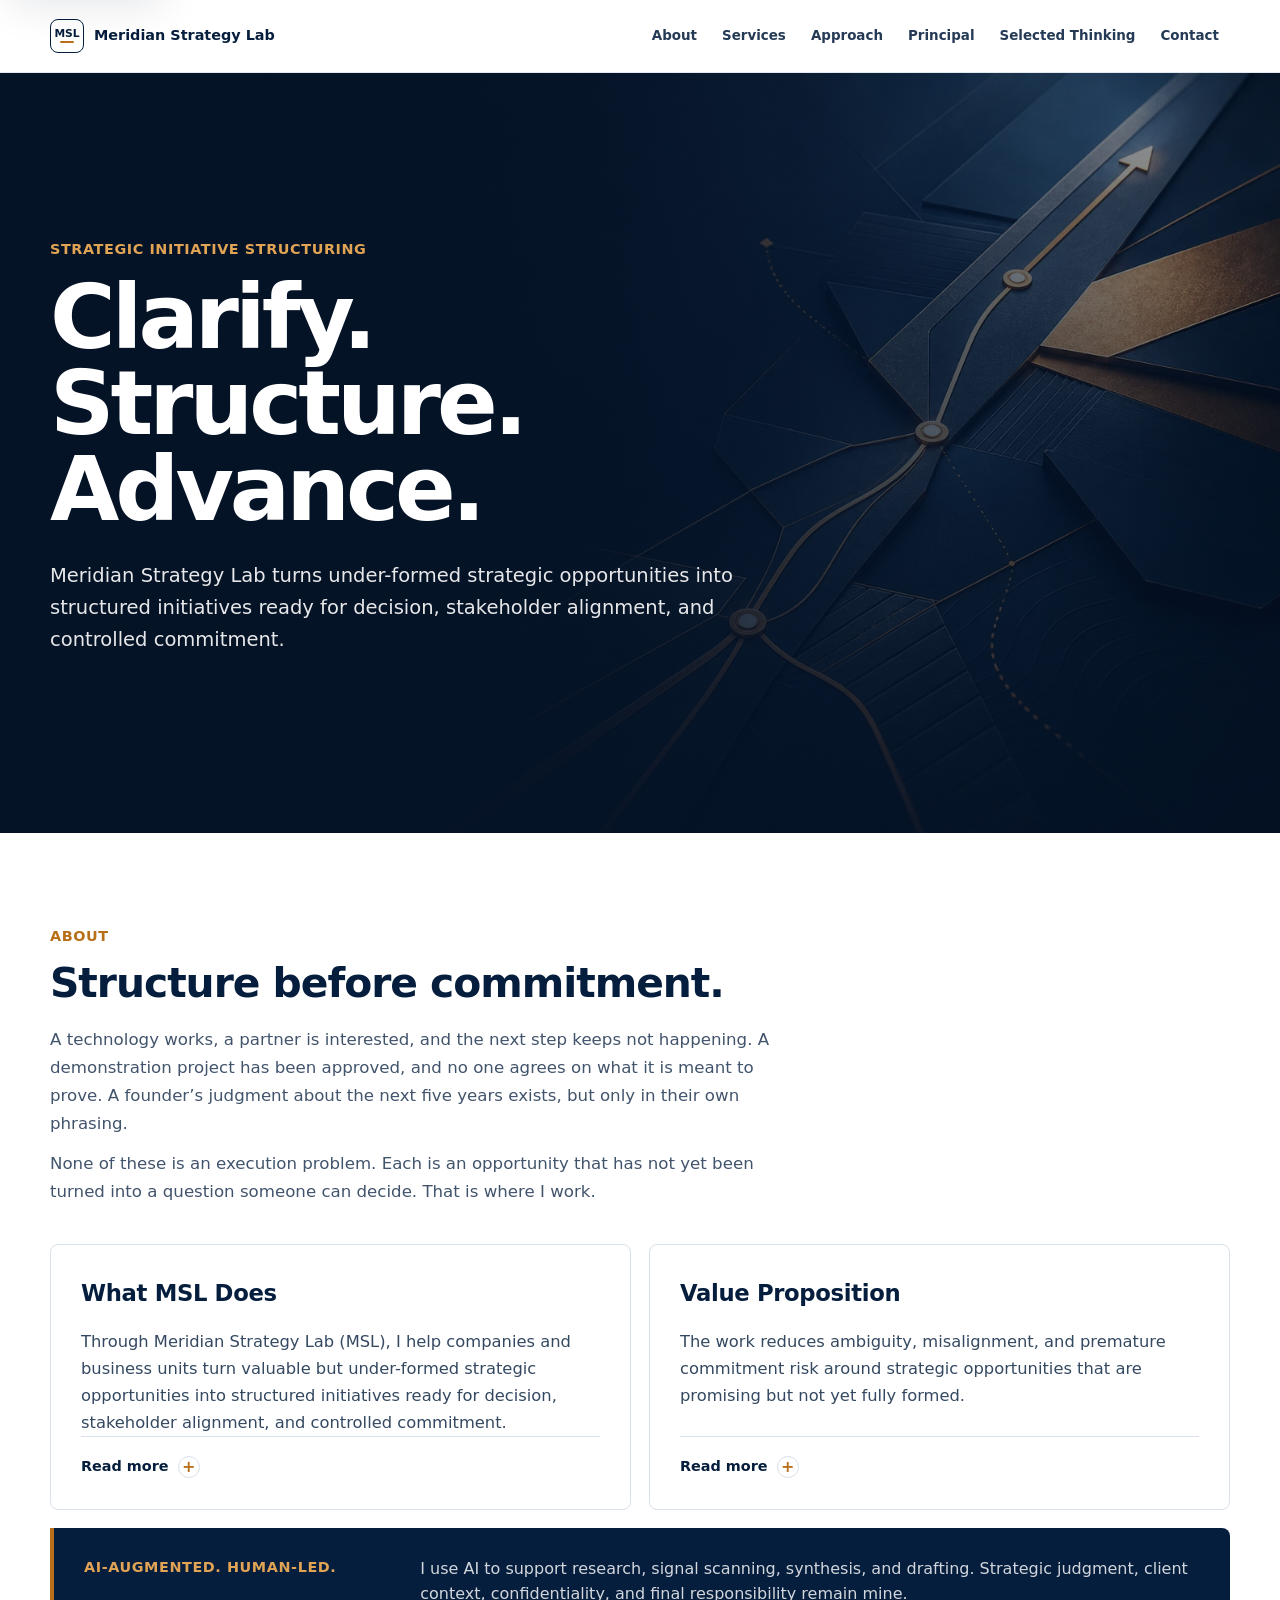
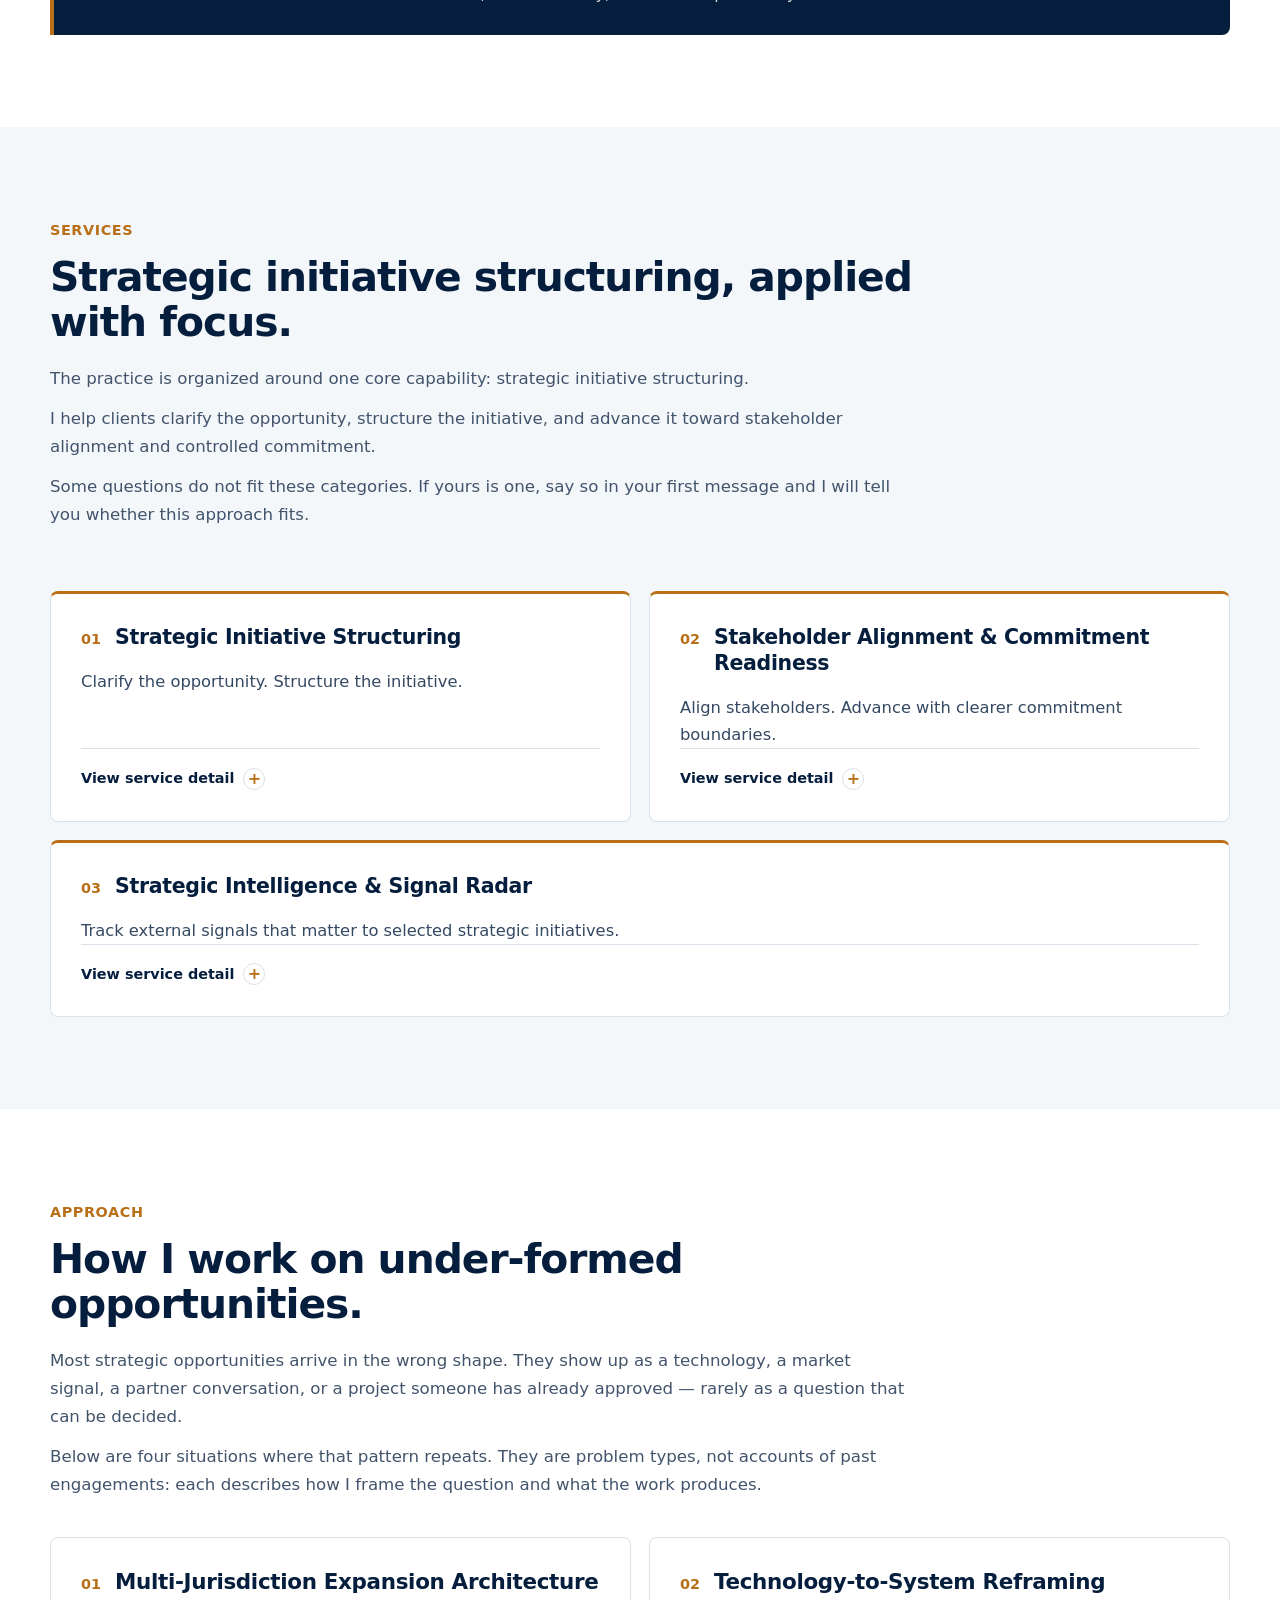
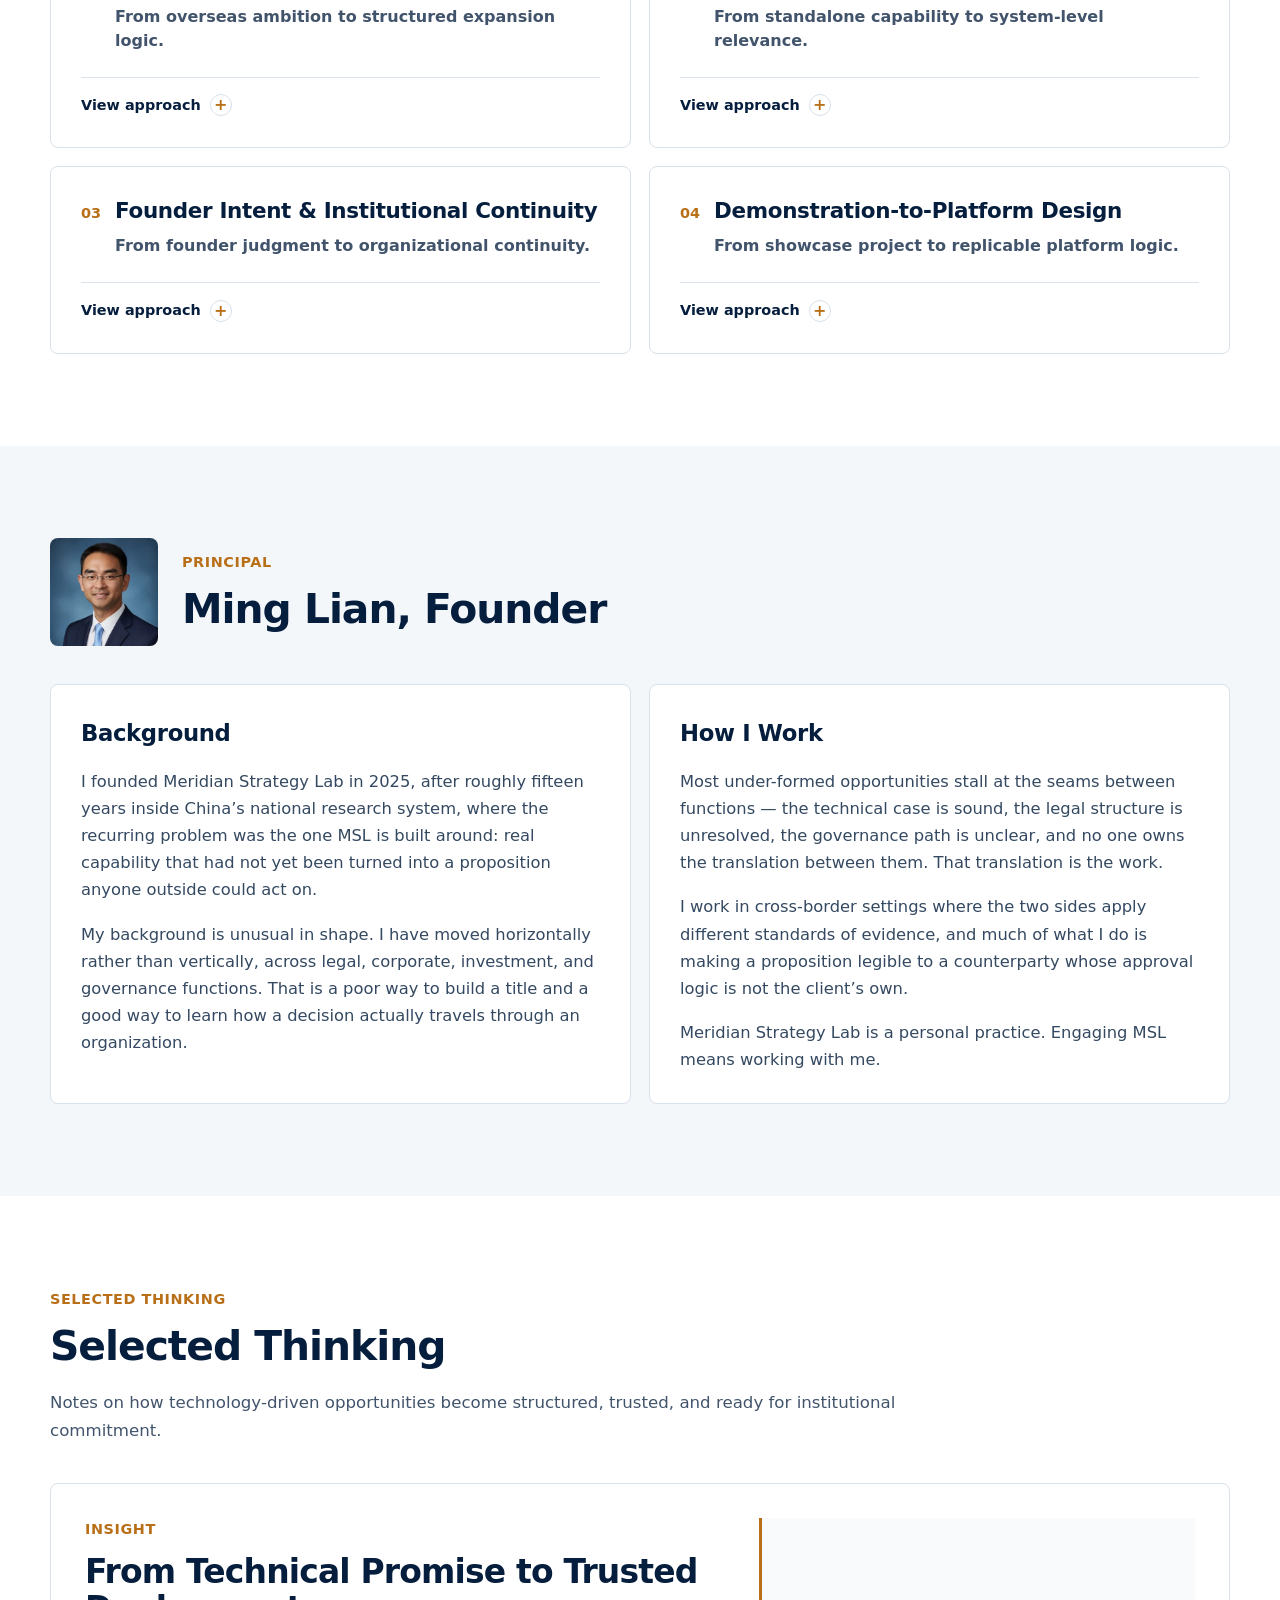
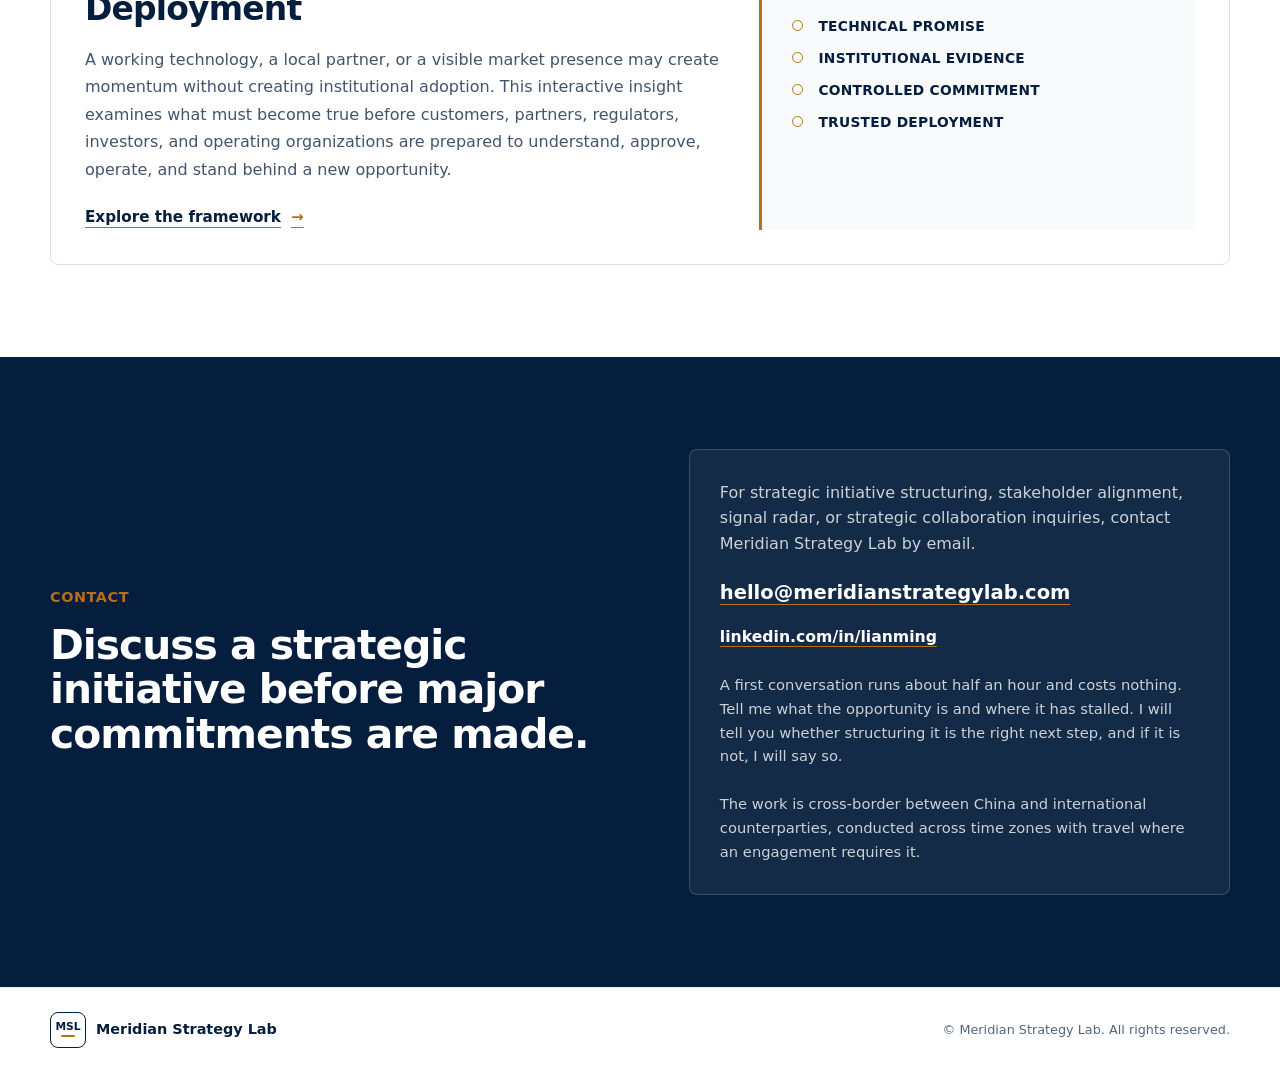
==== index.html @ af754613 "Add files via upload" ====
<!doctype html>
<html lang="en">
  <head>
    <meta charset="utf-8">
    <meta name="viewport" content="width=device-width, initial-scale=1">
    <title>Meridian Strategy Lab | Strategic Initiative Structuring</title>
    <meta
      name="description"
      content="Meridian Strategy Lab helps companies and business units turn valuable but under-formed strategic opportunities into structured initiatives ready for decision, stakeholder communication, and controlled commitment. An independent practice led by Ming Lian."
    >
    <link rel="canonical" href="https://www.meridianstrategylab.com/">
    <meta property="og:title" content="Meridian Strategy Lab | Strategic Initiative Structuring">
    <meta
      property="og:description"
      content="Clarify under-formed strategic opportunities, structure the initiative, and advance with clearer commitment boundaries."
    >
    <meta property="og:type" content="website">
    <meta property="og:url" content="https://www.meridianstrategylab.com/">
    <meta property="og:image" content="https://www.meridianstrategylab.com/assets/og-image.jpg">
    <meta property="og:image:width" content="1200">
    <meta property="og:image:height" content="630">
    <meta name="theme-color" content="#061e3d">
    <link rel="icon" href="assets/favicon.svg" type="image/svg+xml">
    <link rel="preload" href="assets/hero-initiative-architecture.webp" as="image">
    <script type="application/ld+json">
    {
      "@context": "https://schema.org",
      "@graph": [
        {
          "@type": "ProfessionalService",
          "@id": "https://www.meridianstrategylab.com/#practice",
          "name": "Meridian Strategy Lab",
          "alternateName": "MSL",
          "url": "https://www.meridianstrategylab.com/",
          "email": "hello@meridianstrategylab.com",
          "foundingDate": "2025",
          "description": "Independent advisory practice that turns under-formed strategic opportunities into structured initiatives ready for decision, stakeholder alignment, and controlled commitment.",
          "founder": { "@id": "https://www.meridianstrategylab.com/#ming-lian" },
          "areaServed": "Cross-border between China and international counterparties"
        },
        {
          "@type": "Person",
          "@id": "https://www.meridianstrategylab.com/#ming-lian",
          "name": "Ming Lian",
          "jobTitle": "Founder",
          "url": "https://www.meridianstrategylab.com/#principal",
          "image": "https://www.meridianstrategylab.com/assets/ming-lian.webp",
          "worksFor": { "@id": "https://www.meridianstrategylab.com/#practice" },
          "sameAs": [ "https://www.linkedin.com/in/lianming" ]
        }
      ]
    }
    </script>
    <link rel="stylesheet" href="styles.css?v=20260717-3">
    <script src="script.js?v=20260717-3" defer></script>
  </head>
  <body>
    <a class="skip-link" href="#main">Skip to content</a>

    <header class="site-header" data-header>
      <div class="shell header-shell">
        <a class="brand" href="#home" aria-label="Meridian Strategy Lab home">
          <span class="brand-mark" aria-hidden="true">
            <span class="brand-initials">MSL</span>
            <span class="brand-rule"></span>
          </span>
          <span class="brand-name">Meridian Strategy Lab</span>
        </a>

        <button class="menu-button" type="button" aria-label="Open navigation" aria-expanded="false" data-menu-button>
          <span aria-hidden="true"></span>
          <span aria-hidden="true"></span>
          <span aria-hidden="true"></span>
        </button>

        <nav class="site-nav" aria-label="Primary navigation" data-nav>
          <a href="#about">About</a>
          <a href="#services">Services</a>
          <a href="#approach">Approach</a>
          <a href="#principal">Principal</a>
          <a href="#selected-thinking">Selected Thinking</a>
          <a href="#contact">Contact</a>
        </nav>
      </div>
    </header>

    <main id="main">
      <section class="hero" id="home" aria-label="Meridian Strategy Lab">
        <div class="hero-media" aria-hidden="true"></div>
        <div class="shell hero-shell">
          <p class="eyebrow">Strategic Initiative Structuring</p>
          <h1>Clarify. Structure. Advance.</h1>
          <p class="hero-copy">
            Meridian Strategy Lab turns under-formed strategic opportunities into structured initiatives ready for
            decision, stakeholder alignment, and controlled commitment.
          </p>
        </div>
      </section>

      <section class="section" id="about">
        <div class="shell">
          <div class="section-heading">
            <p class="section-kicker">About</p>
            <h2>Structure before commitment.</h2>
            <div class="section-intro">
              <p>
                A technology works, a partner is interested, and the next step keeps not happening. A
                demonstration project has been approved, and no one agrees on what it is meant to prove. A
                founder’s judgment about the next five years exists, but only in their own phrasing.
              </p>
              <p>
                None of these is an execution problem. Each is an opportunity that has not yet been turned into
                a question someone can decide. That is where I work.
              </p>
            </div>
          </div>

          <div class="about-grid">
            <article class="content-card">
              <h3>What MSL Does</h3>
              <p class="card-lead">
                Through Meridian Strategy Lab (MSL), I help companies and business units turn valuable but
                under-formed strategic opportunities into structured initiatives ready for decision, stakeholder
                alignment, and controlled commitment.
              </p>
              <details class="disclosure">
                <summary><span class="more-closed">Read more</span><span class="more-open">Close</span></summary>
                <div class="disclosure-content">
                  <p>
                    I work with organizations that have real business foundations, clear decision ownership,
                    and strategic opportunities that are not yet fully formed. These opportunities may involve new
                    business lines, market expansion, technology commercialization, strategic partnerships,
                    demonstration-to-platform opportunities, institutional continuity, or selected customized mandates.
                  </p>
                  <p>
                    The work begins where ideas, internal discussions, technical capabilities, early market signals,
                    or informal partnership interest are not yet enough. I help clients clarify what the opportunity
                    is, why it matters, who it matters to, how it can be structured, and what must be tested before
                    major resources, partnerships, or external commitments are made.
                  </p>
                </div>
              </details>
            </article>

            <article class="content-card">
              <h3>Value Proposition</h3>
              <p class="card-lead">
                The work reduces ambiguity, misalignment, and premature commitment risk around strategic opportunities
                that are promising but not yet fully formed.
              </p>
              <details class="disclosure">
                <summary><span class="more-closed">Read more</span><span class="more-open">Close</span></summary>
                <div class="disclosure-content">
                  <p>
                    The value is not generic advice. I help clients create clearer decision grounds, stronger
                    stakeholder narratives, practical advancement frameworks, and better-defined commitment boundaries.
                  </p>
                  <p>
                    In practice, this means helping clients move from scattered potential to a more structured
                    initiative that can be discussed internally, communicated externally, tested with stakeholders,
                    and advanced with clearer responsibility and risk boundaries.
                  </p>
                </div>
              </details>
            </article>
          </div>

          <aside class="ai-note" aria-label="AI-augmented and human-led operating model">
            <p class="ai-note-label">AI-augmented. Human-led.</p>
            <p>
              I use AI to support research, signal scanning, synthesis, and drafting. Strategic judgment,
              client context, confidentiality, and final responsibility remain mine.
            </p>
          </aside>
        </div>
      </section>

      <section class="section section-muted" id="services">
        <div class="shell">
          <div class="section-heading wide-heading">
            <p class="section-kicker">Services</p>
            <h2>Strategic initiative structuring, applied with focus.</h2>
            <div class="section-intro">
              <p>The practice is organized around one core capability: strategic initiative structuring.</p>
              <p>
                I help clients clarify the opportunity, structure the initiative, and advance it toward stakeholder
                alignment and controlled commitment.
              </p>
              <p>
                Some questions do not fit these categories. If yours is one, say so in your first message and I
                will tell you whether this approach fits.
              </p>
            </div>
          </div>

          <div class="service-group">
            <div class="service-grid">
              <article class="service-card">
                <div class="card-heading-row">
                  <span class="card-number">01</span>
                  <h4>Strategic Initiative Structuring</h4>
                </div>
                <p class="card-lead">Clarify the opportunity. Structure the initiative.</p>
                <details class="disclosure">
                  <summary><span class="more-closed">View service detail</span><span class="more-open">Close detail</span></summary>
                  <div class="disclosure-content">
                    <p>
                      Many strategic opportunities begin as promising but incomplete signals: a technology with
                      potential, a new market idea, a demonstration project, a partnership opening, or a strategic
                      direction that has not yet been translated into a clear initiative.
                    </p>
                    <p>
                      I help clients reframe the opportunity, define the real strategic question, and structure it
                      into an initiative with clearer logic, priorities, milestones, validation conditions, and
                      decision grounds.
                    </p>
                  </div>
                </details>
              </article>

              <article class="service-card">
                <div class="card-heading-row">
                  <span class="card-number">02</span>
                  <h4>Stakeholder Alignment &amp; Commitment Readiness</h4>
                </div>
                <p class="card-lead">Align stakeholders. Advance with clearer commitment boundaries.</p>
                <details class="disclosure">
                  <summary><span class="more-closed">View service detail</span><span class="more-open">Close detail</span></summary>
                  <div class="disclosure-content">
                    <p>
                      A strategic initiative does not become actionable simply because it is promising. It must be
                      understood by the right stakeholders, discussed in the right language, supported by the right
                      materials, and advanced within clear commitment boundaries.
                    </p>
                    <p>
                      I help clients prepare initiatives for internal alignment, board or investor discussion,
                      partner engagement, external communication, and pre-commitment review.
                    </p>
                  </div>
                </details>
              </article>
              <article class="service-card service-card-wide">
                <div class="card-heading-row">
                  <span class="card-number">03</span>
                  <h4>Strategic Intelligence &amp; Signal Radar</h4>
                </div>
                <p class="card-lead">Track external signals that matter to selected strategic initiatives.</p>
                <details class="disclosure">
                  <summary><span class="more-closed">View service detail</span><span class="more-open">Close detail</span></summary>
                  <div class="disclosure-content">
                    <p>
                      Strategic initiatives do not develop in isolation. Market conditions, policy shifts, technology
                      trends, competitor moves, capital signals, industry events, and partner behavior can all change
                      whether an opportunity should be advanced, paused, reframed, or abandoned.
                    </p>
                    <p>
                      For selected initiatives, I provide AI-augmented signal tracking and strategic intelligence
                      support. This capability is designed to support specific initiatives or priority directions, not
                      generic market news or broad research coverage.
                    </p>
                  </div>
                </details>
              </article>
            </div>
          </div>
        </div>
      </section>

      <section class="section" id="approach">
        <div class="shell">
          <div class="section-heading wide-heading">
            <p class="section-kicker">Approach</p>
            <h2>How I work on under-formed opportunities.</h2>
            <div class="section-intro">
              <p>
                Most strategic opportunities arrive in the wrong shape. They show up as a technology, a market
                signal, a partner conversation, or a project someone has already approved — rarely as a question
                that can be decided.
              </p>
              <p>
                Below are four situations where that pattern repeats. They are problem types, not accounts of past
                engagements: each describes how I frame the question and what the work produces.
              </p>
            </div>
          </div>

          <div class="work-list">
            <article class="work-card">
              <div class="work-heading">
                <span class="work-number">01</span>
                <div>
                  <h3>Multi-Jurisdiction Expansion Architecture</h3>
                  <p class="work-subtitle">From overseas ambition to structured expansion logic.</p>
                </div>
              </div>
              <details class="disclosure work-disclosure">
                <summary><span class="more-closed">View approach</span><span class="more-open">Close approach</span></summary>
                <div class="disclosure-content">
                  <p>
                    A company with a working technology and a domestic base starts asking how to go abroad. The question usually
                    arrives as market selection: which country first.
                  </p>
                  <p>
                    That framing is too small. The more useful question is what distinct role each jurisdiction plays — where the
                    technology and industrial base stay, where coordination and headquarters functions sit, where manufacturing
                    and market access get built, and what financing narrative each of those choices implies.
                  </p>
                  <p>
                    I work this by separating the functions from the geography, then testing which sequences are reversible and
                    which are not. The output is an expansion logic that can be discussed with stakeholders, taken to partners,
                    and advanced in phases — rather than a country ranking that forces a commitment on the first move.
                  </p>
                  <p class="service-fit"><strong>Service Fit:</strong> Strategic Initiative Structuring · Stakeholder Alignment &amp; Commitment Readiness</p>
                </div>
              </details>
            </article>

            <article class="work-card">
              <div class="work-heading">
                <span class="work-number">02</span>
                <div>
                  <h3>Technology-to-System Reframing</h3>
                  <p class="work-subtitle">From standalone capability to system-level relevance.</p>
                </div>
              </div>
              <details class="disclosure work-disclosure">
                <summary><span class="more-closed">View approach</span><span class="more-open">Close approach</span></summary>
                <div class="disclosure-content">
                  <p>
                    A strong technical capability gets understood too narrowly: one material, one product, one spec sheet. The
                    commercial conversation then stalls, because the people who would have to adopt it cannot see where it fits.
                  </p>
                  <p>
                    The real question is not how to explain the technology better. It is where the technology could matter inside
                    a larger system, who in that system carries the adoption decision, and what conditions would have to hold for
                    it to become commercially and institutionally relevant.
                  </p>
                  <p>
                    I work this through application scenarios, integration logic, and deployment conditions, with particular
                    attention to the boundary of what can credibly be claimed at an early stage. Overclaiming at that point is the
                    most common way a sound technology loses a serious counterparty. The output is a basis for discussing
                    commercialization and partnership that holds up under technical scrutiny.
                  </p>
                  <p class="service-fit"><strong>Service Fit:</strong> Strategic Initiative Structuring · Stakeholder Alignment &amp; Commitment Readiness</p>
                </div>
              </details>
            </article>

            <article class="work-card">
              <div class="work-heading">
                <span class="work-number">03</span>
                <div>
                  <h3>Founder Intent &amp; Institutional Continuity</h3>
                  <p class="work-subtitle">From founder judgment to organizational continuity.</p>
                </div>
              </div>
              <details class="disclosure work-disclosure">
                <summary><span class="more-closed">View approach</span><span class="more-open">Close approach</span></summary>
                <div class="disclosure-content">
                  <p>
                    In founder-led organizations, a great deal of strategic judgment exists only in one person’s head, and only in
                    that person’s phrasing. The organization runs on informal interpretation of it. That holds until succession,
                    or scale, or the first decision that has to be made without the founder in the room.
                  </p>
                  <p>
                    This is not a culture-deck problem and not a founder profile. The question is which parts of that judgment are
                    actually transferable, and what language and decision frameworks would let the organization apply them
                    unsupervised.
                  </p>
                  <p>
                    I work this by separating intent from anecdote, then building continuity logic the organization can use. The
                    output is a bridge between founder-level judgment and institutional decision-making.
                  </p>
                  <p class="service-fit"><strong>Service Fit:</strong> Stakeholder Alignment &amp; Commitment Readiness</p>
                </div>
              </details>
            </article>

            <article class="work-card">
              <div class="work-heading">
                <span class="work-number">04</span>
                <div>
                  <h3>Demonstration-to-Platform Design</h3>
                  <p class="work-subtitle">From showcase project to replicable platform logic.</p>
                </div>
              </div>
              <details class="disclosure work-disclosure">
                <summary><span class="more-closed">View approach</span><span class="more-open">Close approach</span></summary>
                <div class="disclosure-content">
                  <p>
                    A demonstration project gets approved and the visible task becomes building it and showing it well. The
                    strategic question underneath is what the demonstration is meant to prove, and to whom.
                  </p>
                  <p>
                    Treated as a showcase, it produces goodwill and little else. Treated as a structured initiative, it becomes a
                    validation site, a stakeholder interface, a partner engagement tool, and the evidence base for replication.
                  </p>
                  <p>
                    I work this by defining the proof obligations first — what evidence has to be captured, which partners hold
                    which roles, what would count as a negative result — and designing the demonstration backwards from those. The
                    output is a pathway from one project to a replicable platform, with commitment boundaries visible at each
                    step.
                  </p>
                  <p class="service-fit"><strong>Service Fit:</strong> Strategic Initiative Structuring · Stakeholder Alignment &amp; Commitment Readiness</p>
                </div>
              </details>
            </article>
          </div>
        </div>
      </section>

      <section class="section section-muted" id="principal">
        <div class="shell">
          <div class="section-heading wide-heading principal-head">
            <img class="principal-photo" src="assets/ming-lian.webp" alt="Ming Lian"
                 width="108" height="108" loading="lazy" decoding="async">
            <div>
              <p class="section-kicker">Principal</p>
              <h2>Ming Lian, Founder</h2>
            </div>
          </div>

          <div class="about-grid">
            <article class="content-card">
              <h3>Background</h3>
              <p class="card-lead">
                I founded Meridian Strategy Lab in 2025, after roughly fifteen years inside China’s national
                research system, where the recurring problem was the one MSL is built around: real capability that
                had not yet been turned into a proposition anyone outside could act on.
              </p>
              <p class="card-lead">
                My background is unusual in shape. I have moved horizontally rather than vertically, across legal,
                corporate, investment, and governance functions. That is a poor way to build a title and a good way
                to learn how a decision actually travels through an organization.
              </p>
            </article>

            <article class="content-card">
              <h3>How I Work</h3>
              <p class="card-lead">
                Most under-formed opportunities stall at the seams between functions — the technical case is
                sound, the legal structure is unresolved, the governance path is unclear, and no one owns the
                translation between them. That translation is the work.
              </p>
              <p class="card-lead">
                I work in cross-border settings where the two sides apply different standards of evidence, and much
                of what I do is making a proposition legible to a counterparty whose approval logic is not the
                client’s own.
              </p>
              <p class="card-lead">
                Meridian Strategy Lab is a personal practice. Engaging MSL means working with me.
              </p>
            </article>
          </div>

          <!-- OPTIONAL — to give the closing line more weight, delete the last <p> in the second
               card above and uncomment this. It reuses the navy callout from the About section.
          <aside class="ai-note" aria-label="Personal practice">
            <p class="ai-note-label">A personal practice.</p>
            <p>Meridian Strategy Lab is a personal practice. Engaging MSL means working with me.</p>
          </aside>
          -->
        </div>
      </section>

      <section class="section selected-thinking" id="selected-thinking">
        <div class="shell">
          <div class="section-heading wide-heading">
            <p class="section-kicker">Selected Thinking</p>
            <h2>Selected Thinking</h2>
            <div class="section-intro">
              <p>
                Notes on how technology-driven opportunities become structured, trusted, and ready for institutional
                commitment.
              </p>
            </div>
          </div>

          <article class="thinking-card">
            <div class="thinking-card-content">
              <p class="section-kicker">Insight</p>
              <h3>From Technical Promise to Trusted Deployment</h3>
              <p>
                A working technology, a local partner, or a visible market presence may create momentum without
                creating institutional adoption. This interactive insight examines what must become true before
                customers, partners, regulators, investors, and operating organizations are prepared to understand,
                approve, operate, and stand behind a new opportunity.
              </p>
              <a class="text-link" href="thinking/from-technical-promise-to-trusted-deployment/">
                Explore the framework
              </a>
            </div>
            <div class="thinking-pathway" aria-label="Four-stage trusted deployment pathway">
              <span>Technical promise</span>
              <span>Institutional evidence</span>
              <span>Controlled commitment</span>
              <span>Trusted deployment</span>
            </div>
          </article>
        </div>
      </section>

      <section class="section contact-section" id="contact">
        <div class="shell contact-grid">
          <div>
            <p class="section-kicker">Contact</p>
            <h2>Discuss a strategic initiative before major commitments are made.</h2>
          </div>
          <div class="contact-panel">
            <p>
              For strategic initiative structuring, stakeholder alignment, signal radar, or strategic
              collaboration inquiries, contact Meridian Strategy Lab by email.
            </p>
            <a class="email-link" href="mailto:hello@meridianstrategylab.com">hello@meridianstrategylab.com</a>
            <a class="contact-link" href="https://www.linkedin.com/in/lianming"
               target="_blank" rel="noopener">linkedin.com/in/lianming</a>
            <p class="contact-note">
              A first conversation runs about half an hour and costs nothing. Tell me what the opportunity is and
              where it has stalled. I will tell you whether structuring it is the right next step, and if it is
              not, I will say so.
            </p>
            <p class="contact-note">
              The work is cross-border between China and international counterparties, conducted across time
              zones with travel where an engagement requires it.
            </p>
          </div>
        </div>
      </section>
    </main>

    <footer class="site-footer">
      <div class="shell footer-shell">
        <div class="footer-brand" aria-label="Meridian Strategy Lab">
          <span class="brand-mark footer-mark" aria-hidden="true">
            <span class="brand-initials">MSL</span>
            <span class="brand-rule"></span>
          </span>
          <span class="footer-wordmark">Meridian Strategy Lab</span>
        </div>
        <p>© Meridian Strategy Lab. All rights reserved.</p>
      </div>
    </footer>

  </body>
</html>
---- styles.css ----
:root {
  --ink: #061e3d;
  --navy: #061e3d;
  --blue: #16466d;
  --brass: #b86f17;
  --paper: #ffffff;
  --mist: #f4f7fa;
  --line: #d9e1ea;
  --muted: #5f6f82;
  --shadow: 0 18px 44px rgba(8, 26, 52, 0.12);
  --header-height: 72px;
}

* {
  box-sizing: border-box;
}

html {
  scroll-behavior: smooth;
}

body {
  margin: 0;
  color: var(--ink);
  background: var(--paper);
  font-family: Inter, ui-sans-serif, system-ui, -apple-system, BlinkMacSystemFont, "Segoe UI", sans-serif;
  font-size: 16px;
  line-height: 1.6;
}

img,
svg {
  display: block;
}

a {
  color: inherit;
  text-decoration: none;
}

.skip-link {
  position: fixed;
  top: 12px;
  left: 12px;
  z-index: 100;
  transform: translateY(-160%);
  border-radius: 6px;
  background: var(--paper);
  color: var(--ink);
  padding: 10px 14px;
  box-shadow: var(--shadow);
  transition: transform 160ms ease;
}

.skip-link:focus {
  transform: translateY(0);
}

.shell {
  width: min(1180px, calc(100% - 48px));
  margin: 0 auto;
}

.site-header {
  position: sticky;
  top: 0;
  z-index: 30;
  min-height: var(--header-height);
  border-bottom: 1px solid rgba(217, 225, 234, 0.72);
  background: rgba(255, 255, 255, 0.95);
  backdrop-filter: blur(14px);
}

.header-shell {
  min-height: var(--header-height);
  display: flex;
  align-items: center;
  justify-content: space-between;
  gap: 20px;
}

.brand,
.footer-brand {
  display: inline-flex;
  min-width: 0;
  align-items: center;
  gap: 10px;
  font-weight: 760;
}

.brand-mark {
  display: inline-flex;
  width: 34px;
  height: 34px;
  flex: 0 0 auto;
  flex-direction: column;
  align-items: center;
  justify-content: center;
  gap: 2px;
  border: 1px solid var(--navy);
  border-radius: 8px;
  background: var(--paper);
  color: var(--navy);
}

.brand-initials {
  font-size: 0.67rem;
  font-weight: 850;
  line-height: 1;
}

.brand-rule {
  width: 14px;
  height: 2px;
  border-radius: 999px;
  background: var(--brass);
}

.brand-name,
.footer-wordmark {
  color: var(--navy);
  font-size: 0.9rem;
  font-weight: 760;
  white-space: nowrap;
}

.site-nav {
  display: flex;
  align-items: center;
  gap: 3px;
}

.site-nav a {
  border-radius: 6px;
  color: #253a55;
  font-size: 0.84rem;
  font-weight: 720;
  padding: 9px 11px;
  white-space: nowrap;
  transition: background 160ms ease, color 160ms ease;
}

.site-nav a:hover,
.site-nav a:focus-visible,
.site-nav a.is-active {
  background: #edf4f8;
  color: var(--navy);
  outline: none;
}

.menu-button {
  display: none;
  width: 44px;
  height: 44px;
  border: 1px solid var(--line);
  border-radius: 8px;
  background: var(--paper);
  color: var(--ink);
  place-items: center;
}

.menu-button span {
  display: block;
  width: 19px;
  height: 2px;
  margin: 3px auto;
  border-radius: 2px;
  background: currentColor;
}

.hero {
  position: relative;
  min-height: min(760px, calc(100svh - var(--header-height)));
  display: grid;
  align-items: center;
  overflow: hidden;
  color: var(--paper);
  isolation: isolate;
}

.hero-media {
  position: absolute;
  inset: 0;
  z-index: -2;
  background-image: url("assets/hero-initiative-architecture.webp");
  background-position: center;
  background-size: cover;
}

.hero::after {
  content: "";
  position: absolute;
  inset: 0;
  z-index: -1;
  background:
    linear-gradient(90deg, rgba(5, 19, 39, 0.96) 0%, rgba(5, 19, 39, 0.86) 46%, rgba(5, 19, 39, 0.28) 100%),
    linear-gradient(180deg, rgba(5, 19, 39, 0.08) 0%, rgba(5, 19, 39, 0.62) 100%);
}

.hero-shell {
  padding: 80px 0 92px;
}

.eyebrow,
.section-kicker,
.ai-note-label {
  margin: 0 0 13px;
  color: var(--brass);
  font-size: clamp(0.82rem, 0.79rem + 0.14vw, 0.9rem);
  font-weight: 850;
  letter-spacing: 0.04em;
  text-transform: uppercase;
}

.hero .eyebrow {
  color: #e1a354;
}

.hero h1 {
  max-width: 780px;
  margin: 0;
  font-size: clamp(3.7rem, 7vw, 6.2rem);
  line-height: 0.96;
  letter-spacing: -0.045em;
}

.hero-copy {
  max-width: 720px;
  margin: 28px 0 0;
  color: rgba(255, 255, 255, 0.9);
  font-size: clamp(1.05rem, 0.98rem + 0.3vw, 1.24rem);
  line-height: 1.65;
}

.section {
  padding: 92px 0;
  scroll-margin-top: var(--header-height);
}

.section-muted {
  background: var(--mist);
}

.section-heading {
  max-width: 760px;
  margin-bottom: 38px;
}

.wide-heading {
  max-width: 900px;
}

.section h2,
.contact-section h2 {
  margin: 0;
  color: var(--navy);
  font-size: clamp(2.1rem, 1.78rem + 1vw, 2.55rem);
  line-height: 1.1;
  letter-spacing: -0.025em;
}

.section-intro {
  max-width: 860px;
  margin-top: 20px;
  color: #42546c;
  font-size: 1.04rem;
  line-height: 1.68;
}

.section-intro p {
  margin: 0;
}

.section-intro p + p {
  margin-top: 12px;
}

.about-grid,
.service-grid {
  display: grid;
  grid-template-columns: repeat(2, minmax(0, 1fr));
  gap: 18px;
}

.content-card,
.service-card {
  min-width: 0;
  border: 1px solid var(--line);
  border-radius: 8px;
  background: var(--paper);
  padding: 30px;
}

.content-card {
  display: flex;
  flex-direction: column;
}

.content-card h3,
.group-heading h3,
.service-card h4,
.work-card h3 {
  margin: 0;
  color: var(--navy);
  letter-spacing: -0.015em;
}

.content-card h3 {
  font-size: 1.42rem;
}

.card-lead {
  margin: 17px 0 0;
  color: #344961;
  font-size: 1.02rem;
  line-height: 1.66;
}

.ai-note {
  display: grid;
  grid-template-columns: minmax(220px, 0.38fr) minmax(0, 1fr);
  gap: 40px;
  align-items: start;
  margin-top: 18px;
  border-left: 4px solid var(--brass);
  border-radius: 0 8px 8px 0;
  background: var(--navy);
  color: var(--paper);
  padding: 28px 30px;
}

.ai-note-label,
.ai-note p {
  margin-top: 0;
}

.ai-note-label {
  margin-bottom: 0;
  color: #e1a354;
}

.ai-note p:last-child {
  margin: 0;
  color: rgba(255, 255, 255, 0.82);
}

.service-group {
  margin-top: 62px;
}

.extended-group {
  padding-top: 62px;
  border-top: 1px solid var(--line);
}

.group-heading {
  display: grid;
  grid-template-columns: minmax(180px, 0.36fr) minmax(0, 1fr);
  gap: 32px;
  align-items: baseline;
  margin-bottom: 24px;
}

.group-heading .section-kicker {
  margin: 0;
}

.group-heading h3 {
  font-size: 1.45rem;
  line-height: 1.3;
}

.service-card {
  display: flex;
  flex-direction: column;
  border-top: 3px solid var(--brass);
}

.service-card-quiet {
  border-top-color: var(--blue);
}

.card-heading-row,
.work-heading {
  display: grid;
  grid-template-columns: auto minmax(0, 1fr);
  gap: 14px;
  align-items: baseline;
}

.card-number,
.work-number {
  color: var(--brass);
  font-size: 0.9rem;
  font-weight: 900;
}

.service-card h4 {
  font-size: 1.28rem;
  line-height: 1.3;
}

.disclosure {
  margin-top: 24px;
  border-top: 1px solid var(--line);
  padding-top: 14px;
}

.content-card .disclosure,
.service-card .disclosure {
  margin-top: auto;
  padding-top: 16px;
}

.disclosure summary {
  display: inline-flex;
  align-items: center;
  gap: 9px;
  color: var(--navy);
  cursor: pointer;
  font-size: 0.9rem;
  font-weight: 820;
  list-style: none;
}

.disclosure summary::-webkit-details-marker {
  display: none;
}

.disclosure summary::after {
  content: "+";
  display: inline-grid;
  width: 20px;
  height: 20px;
  place-items: center;
  border: 1px solid var(--line);
  border-radius: 50%;
  color: var(--brass);
  font-size: 1rem;
  line-height: 1;
}

.disclosure[open] summary::after {
  content: "−";
}

.disclosure[open] .more-closed,
.disclosure:not([open]) .more-open {
  display: none;
}

.disclosure-content {
  display: grid;
  gap: 16px;
  margin-top: 18px;
  padding: 2px 6px 4px;
}

.disclosure-content p {
  margin: 0;
  color: var(--muted);
  line-height: 1.72;
}

.work-list {
  display: grid;
  grid-template-columns: repeat(2, minmax(0, 1fr));
  gap: 18px;
}

.work-card {
  min-width: 0;
  border: 1px solid var(--line);
  border-radius: 8px;
  background: var(--paper);
  padding: 30px;
}

.work-card h3 {
  font-size: 1.34rem;
  line-height: 1.3;
}

.work-subtitle {
  margin: 9px 0 0;
  color: #42546c;
  font-weight: 670;
  line-height: 1.5;
}

.service-fit {
  margin-top: 4px !important;
  border-top: 1px solid var(--line);
  padding-top: 14px;
  color: #344961 !important;
  font-size: 0.9rem;
}

.service-fit strong {
  color: var(--navy);
}

.thinking-card {
  display: grid;
  grid-template-columns: minmax(0, 1fr) minmax(320px, 0.68fr);
  gap: 34px;
  align-items: stretch;
  border: 1px solid var(--line);
  border-radius: 8px;
  background: var(--paper);
  padding: 34px;
}

.thinking-card h3 {
  margin: 0;
  color: var(--navy);
  font-size: clamp(1.65rem, 1.42rem + 0.8vw, 2.2rem);
  line-height: 1.12;
  letter-spacing: -0.025em;
}

.thinking-card p:not(.section-kicker) {
  max-width: 760px;
  margin: 18px 0 0;
  color: #42546c;
  line-height: 1.72;
}

.text-link {
  display: inline-flex;
  align-items: center;
  gap: 10px;
  margin-top: 22px;
  color: var(--navy);
  font-size: 0.95rem;
  font-weight: 820;
  text-decoration: underline;
  text-decoration-color: var(--brass);
  text-underline-offset: 5px;
}

.text-link::after {
  content: "→";
  color: var(--brass);
  text-decoration: none;
}

.thinking-pathway {
  display: grid;
  gap: 10px;
  align-content: center;
  border-left: 3px solid var(--brass);
  background: #f8fafc;
  padding: 24px;
}

.thinking-pathway span {
  display: grid;
  grid-template-columns: 22px minmax(0, 1fr);
  gap: 10px;
  align-items: center;
  color: var(--navy);
  font-size: 0.86rem;
  font-weight: 820;
  letter-spacing: 0.02em;
  text-transform: uppercase;
}

.thinking-pathway span::before {
  content: "";
  width: 9px;
  height: 9px;
  margin-left: 6px;
  border: 1px solid var(--brass);
  border-radius: 50%;
  background: var(--paper);
}

.insight-page,
.tool-page {
  background: #fbfcfd;
}

.insight-hero {
  border-bottom: 1px solid var(--line);
  background:
    radial-gradient(circle at top right, rgba(184, 111, 23, 0.09), transparent 34%),
    linear-gradient(180deg, #ffffff 0%, #f7f9fb 100%);
  padding: 82px 0 58px;
}

.insight-hero-grid {
  display: grid;
  grid-template-columns: minmax(0, 1fr) minmax(300px, 0.52fr);
  gap: 54px;
  align-items: center;
}

.insight-hero h1,
.map-sheet h1 {
  margin: 0;
  color: var(--navy);
  font-size: clamp(2.9rem, 4.5vw, 5.2rem);
  line-height: 0.98;
  letter-spacing: -0.045em;
}

.insight-subtitle,
.map-intro {
  max-width: 760px;
  margin: 20px 0 0;
  color: #42546c;
  font-size: clamp(1.08rem, 1.01rem + 0.25vw, 1.22rem);
  line-height: 1.65;
}

.insight-date {
  margin: 22px 0 0;
  color: var(--brass);
  font-size: 0.92rem;
  font-weight: 820;
}

.insight-statement {
  border-left: 3px solid var(--brass);
  background: rgba(255, 255, 255, 0.78);
  padding: 24px 28px;
}

.insight-statement p {
  margin: 0;
  color: #42546c;
  font-size: 1.06rem;
  line-height: 1.64;
}

.insight-statement p + p {
  margin-top: 8px;
}

.insight-statement strong {
  color: var(--navy);
}

.pathway {
  display: grid;
  grid-template-columns: repeat(4, minmax(0, 1fr));
  gap: 18px;
  margin: 56px 0 0;
  padding: 0;
  list-style: none;
}

.pathway li {
  position: relative;
  display: grid;
  gap: 10px;
  border: 1px solid var(--line);
  border-radius: 8px;
  background: var(--paper);
  padding: 22px;
}

.pathway-number {
  display: inline-grid;
  width: 28px;
  height: 28px;
  place-items: center;
  border-radius: 50%;
  background: var(--navy);
  color: var(--paper);
  font-size: 0.78rem;
  font-weight: 850;
}

.pathway-icon {
  color: var(--brass);
  font-size: 1.4rem;
  line-height: 1;
}

.pathway strong,
.commitment-timeline strong,
.map-pathway strong {
  color: var(--navy);
  font-size: 0.86rem;
  letter-spacing: 0.03em;
  text-transform: uppercase;
}

.pathway span:last-child,
.commitment-timeline span,
.map-pathway span {
  color: #53657b;
  font-size: 0.92rem;
  line-height: 1.55;
}

.insight-section h2 {
  max-width: 860px;
}

.section-note {
  max-width: 720px;
  margin: 18px 0 0;
  color: #42546c;
  font-size: 1.03rem;
  line-height: 1.68;
}

.two-column-section {
  display: grid;
  grid-template-columns: minmax(0, 0.72fr) minmax(420px, 1fr);
  gap: 46px;
  align-items: start;
}

.signal-list,
.compact-compare {
  overflow: hidden;
  border: 1px solid var(--line);
  border-radius: 8px;
  background: var(--paper);
}

.signal-list div,
.compact-compare div {
  display: grid;
  grid-template-columns: minmax(0, 1.1fr) minmax(0, 0.9fr);
  gap: 18px;
  padding: 14px 18px;
}

.signal-list div + div,
.compact-compare div + div {
  border-top: 1px solid var(--line);
}

.signal-list span,
.compact-compare span {
  color: #344961;
}

.signal-list strong,
.compact-compare strong {
  color: var(--brass);
}

.insight-callout {
  margin: 28px 0 0;
  border-left: 3px solid var(--brass);
  background: #f8fafc;
  color: #344961;
  padding: 18px 22px;
  line-height: 1.7;
}

.partner-grid {
  display: grid;
  grid-template-columns: repeat(5, minmax(0, 1fr));
  gap: 12px;
}

.partner-card {
  border: 1px solid var(--line);
  border-radius: 8px;
  background: var(--paper);
  overflow: hidden;
}

.partner-card button {
  width: 100%;
  min-height: 152px;
  border: 0;
  background: transparent;
  color: var(--navy);
  cursor: pointer;
  padding: 20px;
  text-align: left;
}

.partner-card button span {
  display: block;
  color: var(--navy);
  font-weight: 880;
  letter-spacing: 0.04em;
  text-transform: uppercase;
}

.partner-card button small {
  display: block;
  margin-top: 14px;
  color: #42546c;
  font-size: 0.84rem;
  line-height: 1.55;
}

.partner-panel {
  border-top: 1px solid var(--line);
  padding: 0 20px 20px;
}

.partner-panel p {
  margin: 14px 0 0;
  color: var(--muted);
  font-size: 0.92rem;
  line-height: 1.68;
}

.js .partner-card:not(.is-open) .partner-panel {
  display: none;
}

.partner-card.is-open {
  border-color: rgba(184, 111, 23, 0.58);
}

.market-compare {
  display: grid;
  grid-template-columns: minmax(0, 1fr) auto minmax(0, 1fr);
  gap: 16px;
  align-items: stretch;
}

.market-panel {
  border: 1px solid var(--line);
  border-top: 4px solid var(--blue);
  border-radius: 8px;
  background: var(--paper);
  padding: 26px;
}

.market-panel-accent {
  border-top-color: var(--brass);
}

.market-panel h3,
.map-card h2 {
  margin: 0;
  color: var(--navy);
  font-size: 1.08rem;
  letter-spacing: 0.02em;
  text-transform: uppercase;
}

.market-panel p {
  margin: 8px 0 16px;
  color: #53657b;
  font-size: 0.92rem;
  font-weight: 720;
}

.market-panel ul,
.lower-tool-card ul,
.article-body ul,
.article-body ol {
  margin: 0;
  padding-left: 1.2rem;
}

.market-panel li,
.lower-tool-card li {
  color: #344961;
  line-height: 1.68;
}

.entry-divider {
  display: grid;
  width: 92px;
  place-items: center;
  align-self: center;
  border-radius: 999px;
  background: var(--navy);
  color: var(--paper);
  font-size: 0.76rem;
  font-weight: 840;
  line-height: 1.25;
  padding: 15px 12px;
  text-align: center;
}

.commitment-timeline {
  display: grid;
  grid-template-columns: repeat(3, minmax(0, 1fr));
  gap: 16px;
  margin: 0;
  padding: 0;
  list-style: none;
  counter-reset: commitment;
}

.commitment-timeline li {
  counter-increment: commitment;
  display: grid;
  gap: 10px;
  border: 1px solid var(--line);
  border-radius: 8px;
  background: var(--paper);
  padding: 22px;
}

.commitment-timeline li::before {
  content: counter(commitment, decimal-leading-zero);
  color: var(--brass);
  font-weight: 900;
}

.readiness-grid {
  display: grid;
  grid-template-columns: minmax(0, 0.62fr) minmax(480px, 1fr);
  gap: 46px;
  align-items: start;
}

.readiness-check {
  border: 1px solid var(--line);
  border-radius: 8px;
  background: var(--paper);
  padding: 26px;
}

.readiness-check fieldset {
  margin: 0;
  border: 0;
  padding: 0;
}

.sr-only {
  position: absolute;
  width: 1px;
  height: 1px;
  overflow: hidden;
  clip: rect(0, 0, 0, 0);
  white-space: nowrap;
}

.readiness-question {
  display: grid;
  grid-template-columns: minmax(0, 1fr) auto auto;
  gap: 10px;
  align-items: center;
  padding: 13px 0;
}

.readiness-question + .readiness-question {
  border-top: 1px solid var(--line);
}

.readiness-question p {
  margin: 0;
  color: #344961;
  line-height: 1.5;
}

.readiness-question label {
  display: inline-flex;
  align-items: center;
  gap: 7px;
  border: 1px solid var(--line);
  border-radius: 6px;
  color: var(--navy);
  cursor: pointer;
  font-size: 0.86rem;
  font-weight: 760;
  padding: 7px 10px;
}

.readiness-question label:has(input:checked) {
  border-color: var(--brass);
  background: rgba(184, 111, 23, 0.08);
}

.readiness-result {
  margin-top: 22px;
  border-left: 3px solid var(--brass);
  background: #f8fafc;
  padding: 18px;
}

.readiness-result p {
  margin: 0;
  color: #42546c;
  line-height: 1.62;
}

.readiness-result p + p {
  margin-top: 8px;
}

.result-label {
  color: var(--navy) !important;
  font-weight: 850;
  letter-spacing: 0.03em;
  text-transform: uppercase;
}

.readiness-disclaimer {
  margin: 18px 0 0;
  color: #53657b;
  font-size: 0.9rem;
}

.reset-button,
.print-button {
  display: inline-flex;
  margin-top: 20px;
  border: 1px solid var(--line);
  border-radius: 6px;
  background: var(--paper);
  color: var(--navy);
  cursor: pointer;
  font-weight: 820;
  padding: 10px 14px;
}

.article-layout {
  display: grid;
  grid-template-columns: minmax(220px, 0.36fr) minmax(0, 760px);
  gap: 52px;
  align-items: start;
}

.article-contents {
  position: sticky;
  top: calc(var(--header-height) + 24px);
  display: grid;
  gap: 10px;
  border-left: 3px solid var(--brass);
  padding-left: 18px;
}

.article-contents a {
  color: #42546c;
  font-size: 0.9rem;
  line-height: 1.45;
}

.article-contents a:hover,
.article-contents a:focus-visible {
  color: var(--navy);
}

.analysis-toggle {
  display: inline-flex;
  align-items: center;
  gap: 10px;
  border: 1px solid rgba(184, 111, 23, 0.48);
  border-radius: 6px;
  background: var(--paper);
  color: var(--navy);
  cursor: pointer;
  font-size: 0.96rem;
  font-weight: 850;
  padding: 12px 16px;
}

.analysis-toggle::after {
  content: "+";
  display: inline-grid;
  width: 20px;
  height: 20px;
  place-items: center;
  border: 1px solid var(--line);
  border-radius: 50%;
  color: var(--brass);
}

.analysis-toggle[aria-expanded="true"]::after {
  content: "−";
}

.article-body {
  grid-column: 2;
  max-width: 760px;
}

.article-body section + section {
  margin-top: 48px;
}

.article-body h3 {
  margin: 0 0 18px;
  color: var(--navy);
  font-size: 1.55rem;
  line-height: 1.25;
}

.article-body p,
.article-body li {
  color: #344961;
  font-size: 1.02rem;
  line-height: 1.78;
}

.article-body p {
  margin: 0;
}

.article-body p + p,
.article-body p + ul,
.article-body p + ol,
.article-body ul + p,
.article-body ol + p {
  margin-top: 16px;
}

.lower-tool-card {
  border: 1px solid rgba(184, 111, 23, 0.42);
  border-radius: 8px;
  background: var(--paper);
  padding: 34px;
}

.lower-tool-card h2 {
  margin: 0;
}

.lower-tool-card p {
  max-width: 780px;
  margin: 16px 0 0;
  color: #42546c;
  line-height: 1.7;
}

.lower-tool-card ul {
  margin-top: 18px;
}

.closing-section {
  background: var(--navy);
  color: var(--paper);
  text-align: center;
}

.closing-section h2 {
  margin: 12px auto;
  color: var(--paper);
}

.closing-section p {
  max-width: 760px;
  margin: 0 auto;
  color: rgba(255, 255, 255, 0.8);
  font-size: 1.05rem;
  line-height: 1.68;
}

.closing-section .text-link {
  color: var(--paper);
}

.map-page {
  padding: 34px 0;
}

.map-sheet {
  width: min(1120px, calc(100% - 44px));
  margin: 0 auto;
  border: 1px solid var(--line);
  border-radius: 8px;
  background: var(--paper);
  padding: 34px;
}

.map-topline {
  display: flex;
  align-items: center;
  justify-content: space-between;
  gap: 20px;
  margin-bottom: 34px;
}

.map-sheet h1 {
  max-width: 820px;
  font-size: clamp(2.25rem, 4vw, 4.1rem);
}

.map-pathway {
  display: grid;
  grid-template-columns: repeat(4, minmax(0, 1fr));
  gap: 12px;
  margin: 28px 0;
  padding: 0;
  list-style: none;
}

.map-pathway li {
  display: grid;
  gap: 8px;
  border-top: 3px solid var(--brass);
  background: #f8fafc;
  padding: 16px;
}

.map-grid {
  display: grid;
  grid-template-columns: repeat(2, minmax(0, 1fr));
  gap: 16px;
}

.map-card {
  border: 1px solid var(--line);
  border-radius: 8px;
  background: var(--paper);
  padding: 20px;
}

.compact-compare {
  margin-top: 14px;
}

.compact-compare div {
  padding: 10px 12px;
  font-size: 0.9rem;
}

.map-pill-list {
  display: grid;
  gap: 10px;
  margin: 14px 0 0;
  padding: 0;
  list-style: none;
}

.map-pill-list li {
  display: grid;
  grid-template-columns: 94px minmax(0, 1fr);
  gap: 10px;
  border: 1px solid var(--line);
  padding: 9px 10px;
}

.map-pill-list strong {
  color: var(--brass);
  text-transform: uppercase;
}

.map-pill-list span,
.map-footer-note {
  color: #53657b;
}

.map-questions {
  margin: 16px 0 0;
  padding: 0;
  list-style: none;
  counter-reset: map-questions;
}

.map-questions li {
  counter-increment: map-questions;
  display: grid;
  grid-template-columns: 28px minmax(0, 1fr) 58px 58px;
  gap: 10px;
  align-items: center;
  padding: 9px 0;
}

.map-questions li::before {
  content: counter(map-questions);
  color: var(--brass);
  font-weight: 850;
}

.map-questions li + li {
  border-top: 1px solid var(--line);
}

.map-questions span {
  color: #344961;
}

.map-questions i {
  width: 18px;
  height: 18px;
  justify-self: center;
  border: 1px solid #8ea0b2;
  border-radius: 50%;
}

.map-question-key {
  display: grid;
  grid-template-columns: 58px 58px;
  justify-content: end;
  gap: 10px;
  color: var(--navy);
  font-size: 0.76rem;
  font-weight: 820;
  text-align: center;
}

.map-notes {
  margin-top: 16px;
}

.write-area {
  min-height: 90px;
  margin-top: 12px;
  border: 1px dashed #a9b8c8;
  background: repeating-linear-gradient(#fff, #fff 28px, #e7edf3 29px);
}

.map-footer-note {
  margin: 18px 0 0;
  font-size: 0.88rem;
}

.tool-footer a {
  color: var(--navy);
  font-weight: 760;
  text-decoration: underline;
  text-decoration-color: var(--brass);
  text-underline-offset: 4px;
}

.contact-section {
  background: var(--ink);
  color: var(--paper);
}

.contact-grid {
  display: grid;
  grid-template-columns: minmax(0, 0.88fr) minmax(380px, 0.82fr);
  gap: 58px;
  align-items: center;
}

.contact-section h2 {
  color: var(--paper);
}

.contact-panel {
  border: 1px solid rgba(255, 255, 255, 0.16);
  border-radius: 8px;
  background: rgba(255, 255, 255, 0.06);
  padding: 30px;
}

.contact-panel p {
  margin: 0;
  color: rgba(255, 255, 255, 0.78);
}

.email-link {
  display: inline-flex;
  margin-top: 20px;
  color: var(--paper);
  font-size: 1.22rem;
  font-weight: 800;
  text-decoration: underline;
  text-decoration-color: var(--brass);
  text-underline-offset: 5px;
}

.site-footer {
  border-top: 1px solid rgba(217, 225, 234, 0.64);
  background: var(--paper);
  color: #53657b;
}

.footer-shell {
  display: flex;
  align-items: center;
  justify-content: space-between;
  gap: 28px;
  padding: 24px 0;
}

.footer-mark {
  width: 36px;
  height: 36px;
}

.footer-shell > p {
  margin: 0;
  font-size: 0.8rem;
}

@media (max-width: 900px) {
  :root {
    --header-height: 66px;
  }

  .shell {
    width: min(100% - 36px, 820px);
  }

  .menu-button {
    display: grid;
  }

  .site-nav {
    position: absolute;
    top: calc(100% + 1px);
    left: 18px;
    right: 18px;
    display: none;
    flex-direction: column;
    align-items: stretch;
    border: 1px solid var(--line);
    border-radius: 8px;
    background: var(--paper);
    padding: 8px;
    box-shadow: var(--shadow);
  }

  .site-header.nav-open .site-nav {
    display: flex;
  }

  .site-nav a {
    padding: 11px 12px;
    font-size: 0.92rem;
  }

  .about-grid,
  .service-grid,
  .work-list,
  .contact-grid,
  .thinking-card,
  .insight-hero-grid,
  .two-column-section,
  .readiness-grid,
  .article-layout,
  .map-grid {
    grid-template-columns: 1fr;
  }

  .thinking-pathway {
    border-left: 0;
    border-top: 3px solid var(--brass);
  }

  .pathway,
  .partner-grid,
  .commitment-timeline,
  .map-pathway {
    grid-template-columns: repeat(2, minmax(0, 1fr));
  }

  .market-compare {
    grid-template-columns: 1fr;
  }

  .entry-divider {
    width: auto;
    min-height: auto;
    border-radius: 8px;
  }

  .article-contents {
    position: static;
  }

  .article-body {
    grid-column: auto;
  }

  .contact-grid {
    gap: 30px;
  }
}

@media (max-width: 640px) {
  body {
    font-size: 15px;
  }

  .shell {
    width: min(100% - 32px, 560px);
  }

  .brand-name {
    max-width: calc(100vw - 124px);
    overflow: hidden;
    font-size: 0.82rem;
    text-overflow: ellipsis;
  }

  .hero {
    min-height: calc(100svh - var(--header-height));
  }

  .hero-media {
    background-position: 58% center;
  }

  .hero::after {
    background:
      linear-gradient(90deg, rgba(5, 19, 39, 0.95) 0%, rgba(5, 19, 39, 0.8) 100%),
      linear-gradient(180deg, rgba(5, 19, 39, 0.18) 0%, rgba(5, 19, 39, 0.7) 100%);
  }

  .hero-shell {
    padding: 62px 0 70px;
  }

  .hero h1 {
    font-size: clamp(3rem, 15vw, 4.15rem);
    line-height: 0.98;
  }

  .hero-copy {
    margin-top: 22px;
    font-size: 1rem;
    line-height: 1.58;
  }

  .section {
    padding: 68px 0;
  }

  .section h2,
  .contact-section h2 {
    font-size: 1.95rem;
  }

  .content-card,
  .service-card,
  .work-card,
  .contact-panel,
  .thinking-card,
  .lower-tool-card,
  .map-sheet {
    padding: 22px;
  }

  .ai-note,
  .group-heading {
    grid-template-columns: 1fr;
    gap: 12px;
  }

  .service-group,
  .extended-group {
    margin-top: 46px;
  }

  .extended-group {
    padding-top: 46px;
  }

  .email-link {
    font-size: 1.04rem;
    overflow-wrap: anywhere;
  }

  .insight-hero {
    padding: 62px 0 42px;
  }

  .insight-hero h1 {
    font-size: clamp(2.7rem, 13vw, 4.1rem);
  }

  .pathway,
  .partner-grid,
  .commitment-timeline,
  .map-pathway {
    grid-template-columns: 1fr;
  }

  .readiness-question {
    grid-template-columns: 1fr 1fr;
  }

  .readiness-question p {
    grid-column: 1 / -1;
  }

  .signal-list div,
  .compact-compare div {
    grid-template-columns: 1fr;
    gap: 4px;
  }

  .map-topline {
    align-items: flex-start;
    flex-direction: column;
  }

  .map-questions li {
    grid-template-columns: 22px minmax(0, 1fr) 44px 44px;
    font-size: 0.9rem;
  }

  .footer-shell {
    align-items: flex-start;
    flex-direction: column;
    gap: 14px;
  }

  .footer-wordmark {
    white-space: normal;
  }
}

@media print {
  :root {
    --header-height: 0px;
  }

  body {
    background: #fff;
  }

  .site-header,
  .site-footer,
  .skip-link,
  .print-button {
    display: none !important;
  }

  .map-page {
    padding: 0;
  }

  .map-sheet {
    width: 100%;
    border: 0;
    border-radius: 0;
    padding: 0;
  }

  .map-sheet h1 {
    font-size: 30pt;
  }

  .map-card,
  .map-pathway li {
    break-inside: avoid;
  }

  .map-footer-note {
    margin-top: 10px;
  }
}

@media (prefers-reduced-motion: reduce) {
  html {
    scroll-behavior: auto;
  }

  *,
  *::before,
  *::after {
    transition-duration: 0.01ms !important;
  }
}

/* Principal photo */
.principal-head {
  display: flex;
  align-items: center;
  gap: 24px;
}

.principal-head h2 {
  margin-bottom: 0;
}

.principal-photo {
  flex: none;
  width: 108px;
  height: 108px;
  border-radius: 8px;
  object-fit: cover;
}

/* Contact: secondary link + working note on the dark panel */
.contact-panel .contact-link {
  display: flex;
  width: fit-content;
  margin-top: 16px;
  color: var(--paper);
  font-size: 0.98rem;
  font-weight: 700;
  text-decoration: underline;
  text-decoration-color: var(--brass);
  text-underline-offset: 4px;
}

.contact-panel .contact-note {
  margin-top: 24px;
  font-size: 0.92rem;
  line-height: 1.62;
}

@media (max-width: 640px) {
  .principal-head {
    gap: 16px;
  }

  .principal-photo {
    width: 84px;
    height: 84px;
  }
}

/* Third service card spans the grid */
.service-grid .service-card-wide {
  grid-column: 1 / -1;
}
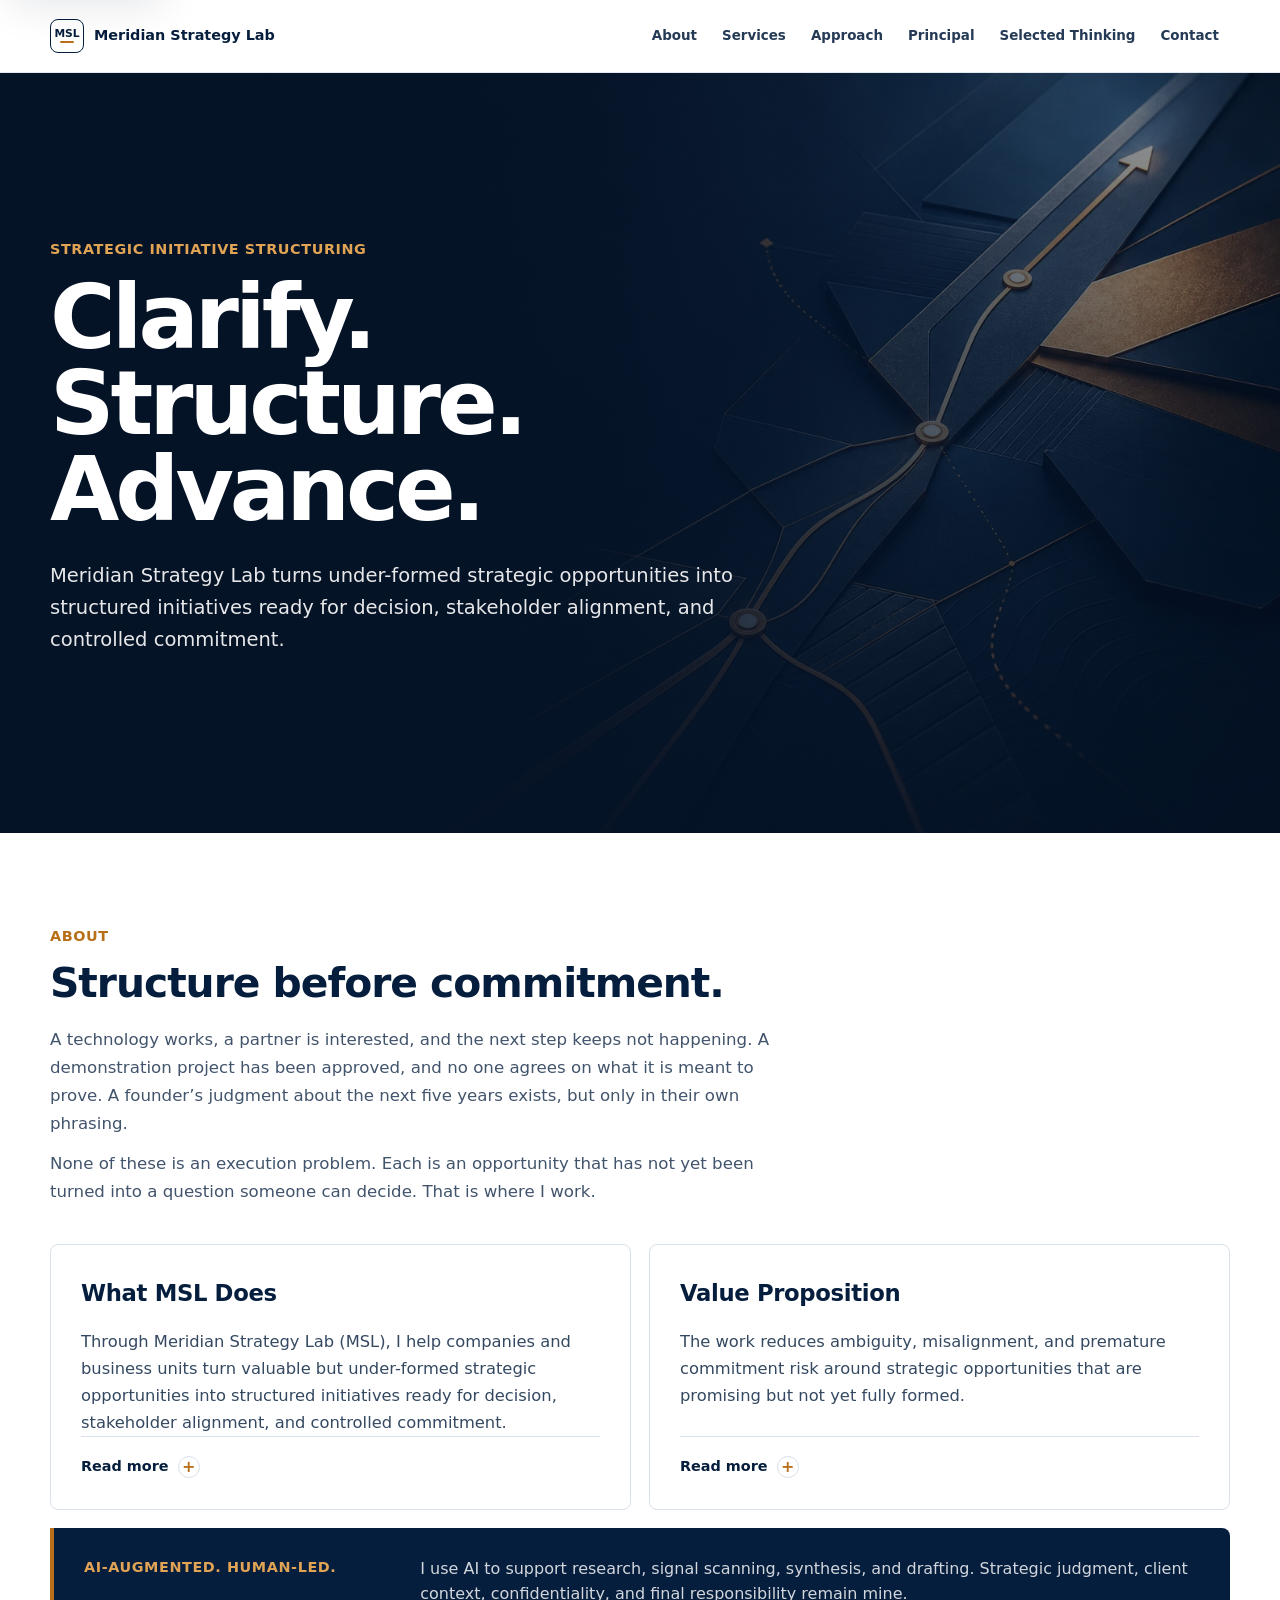
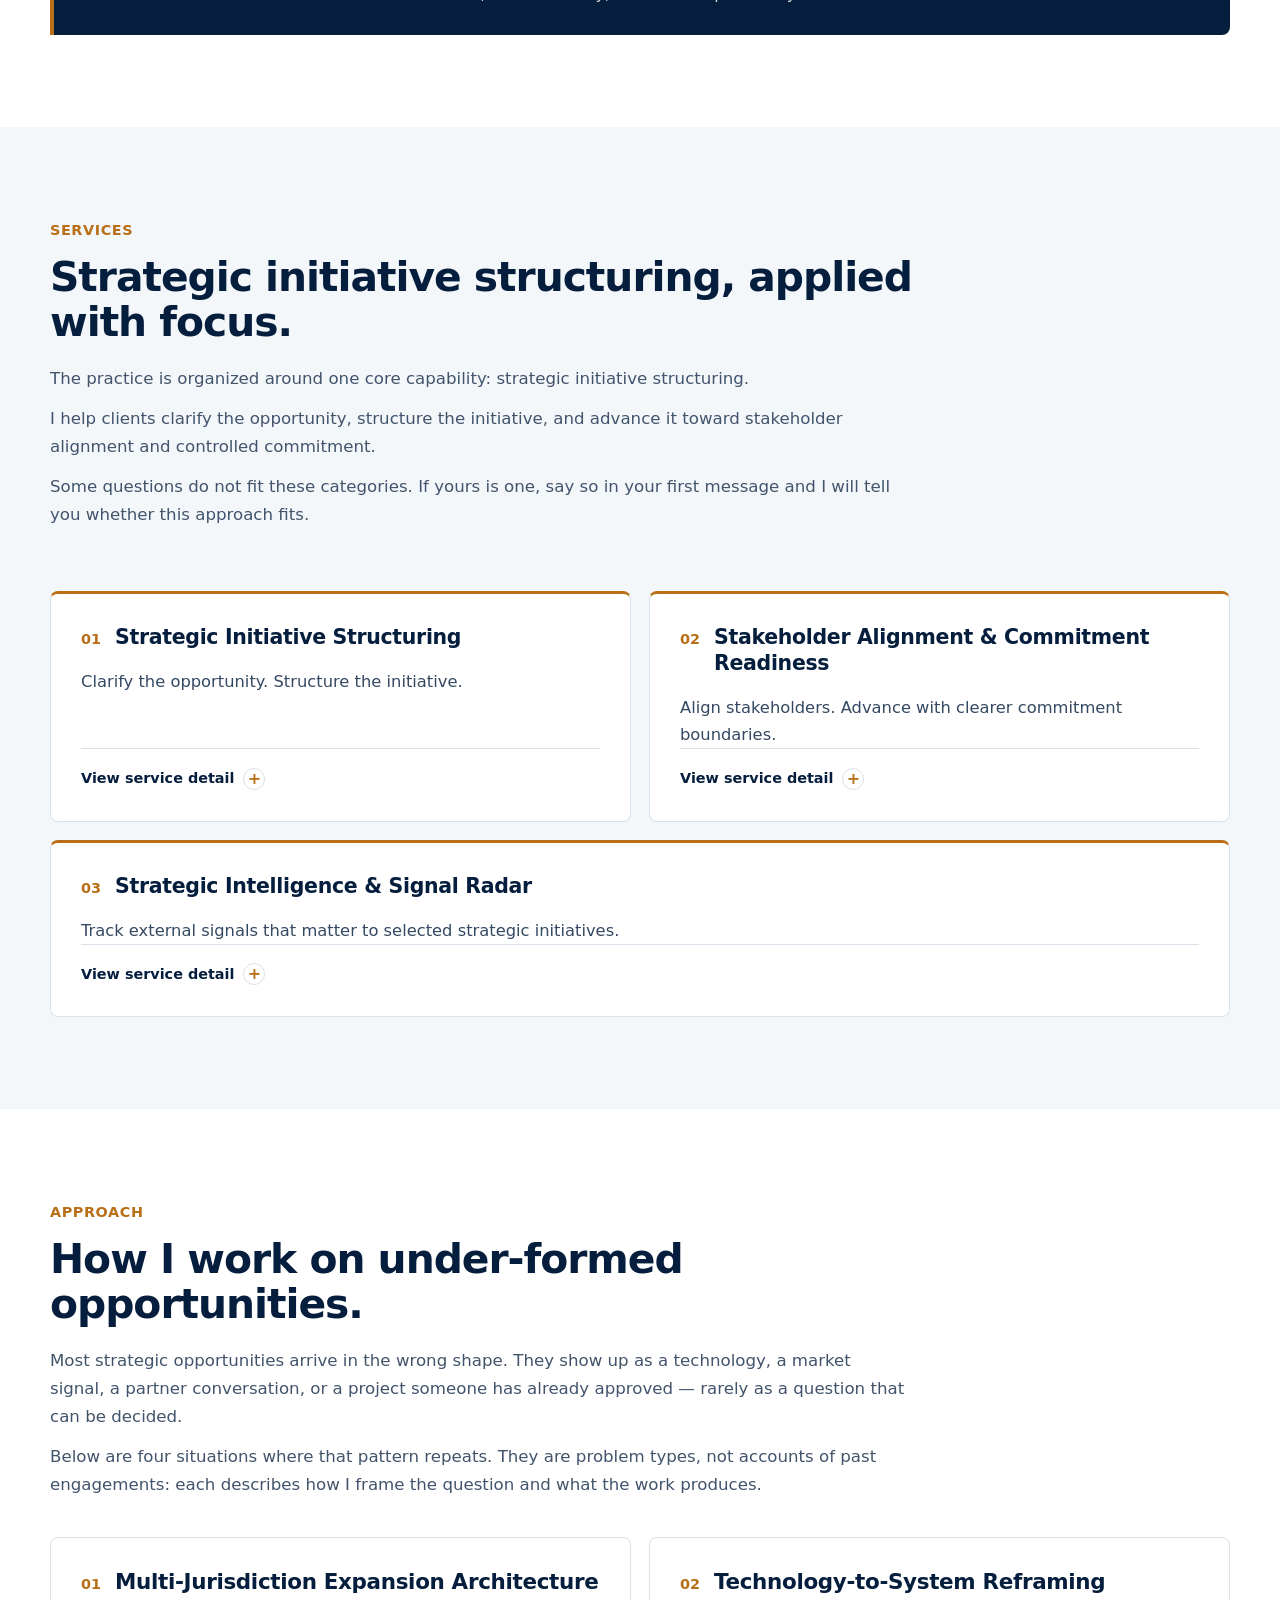
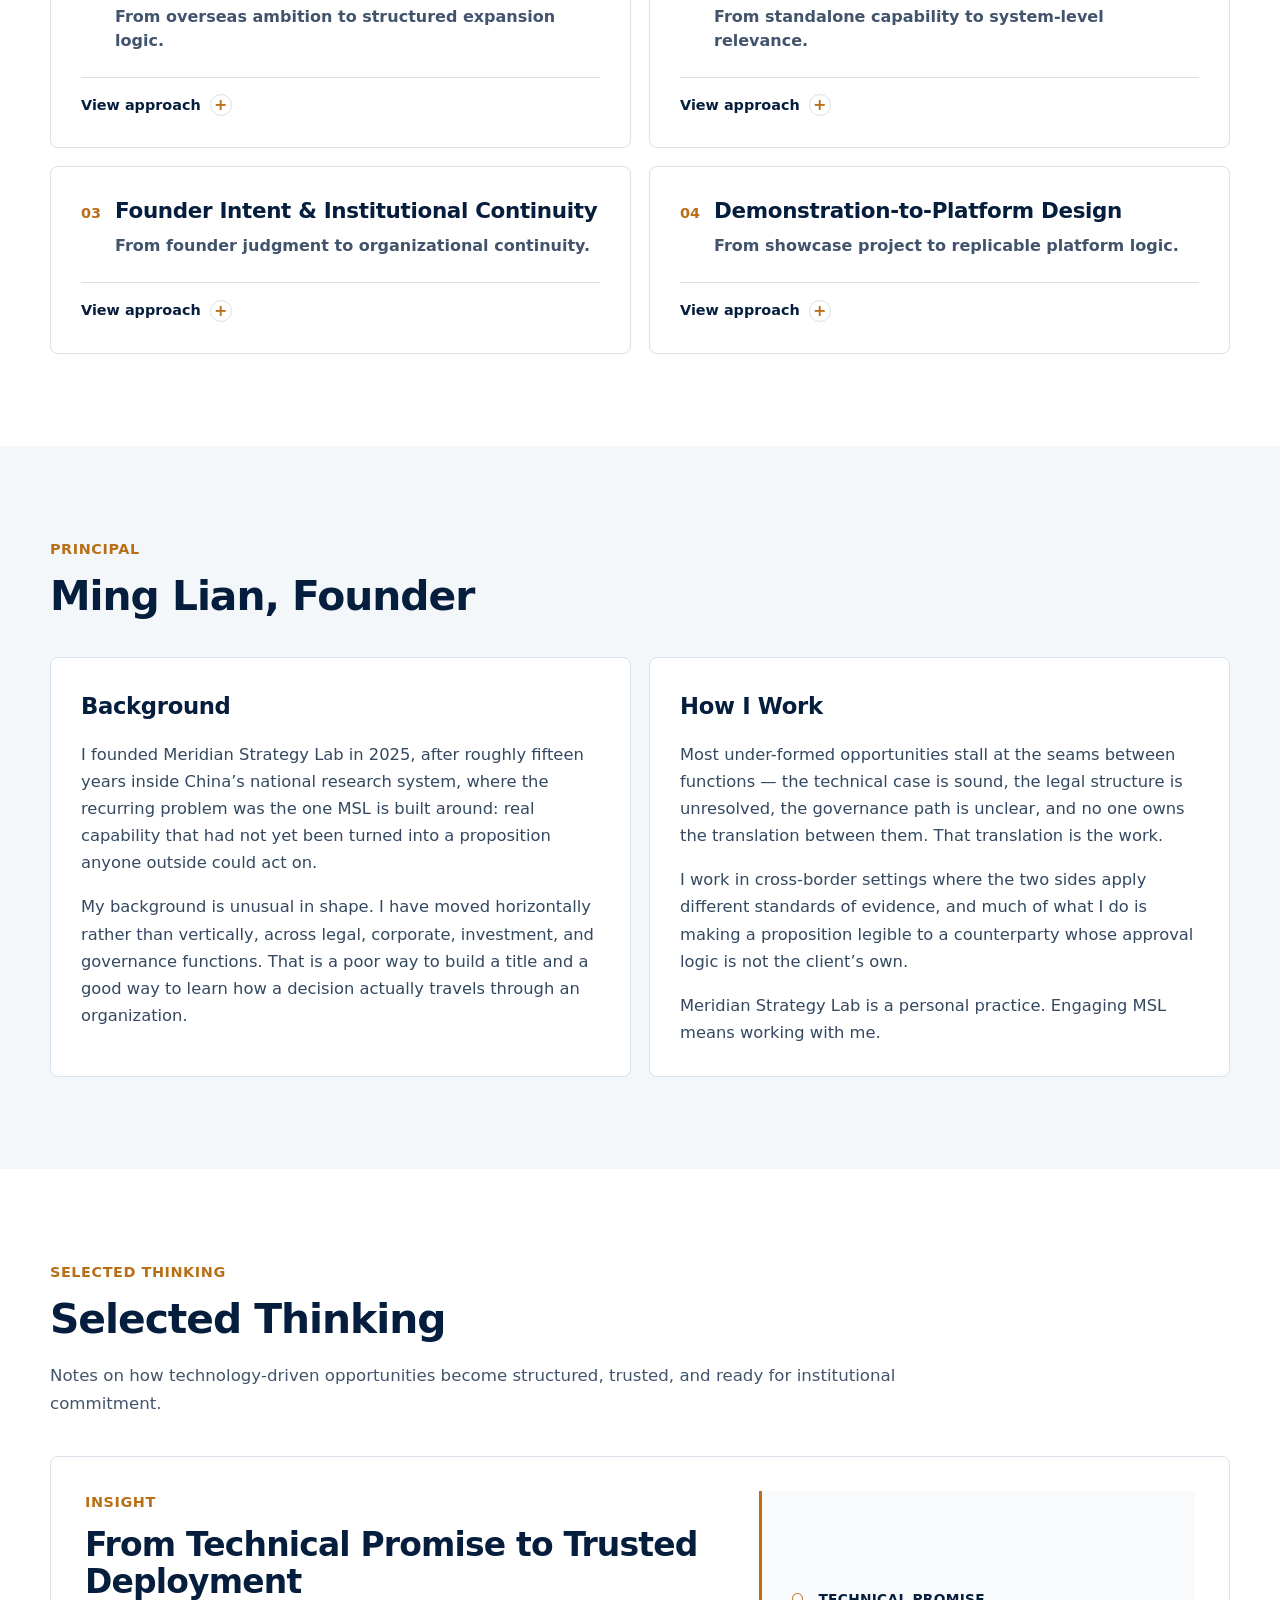
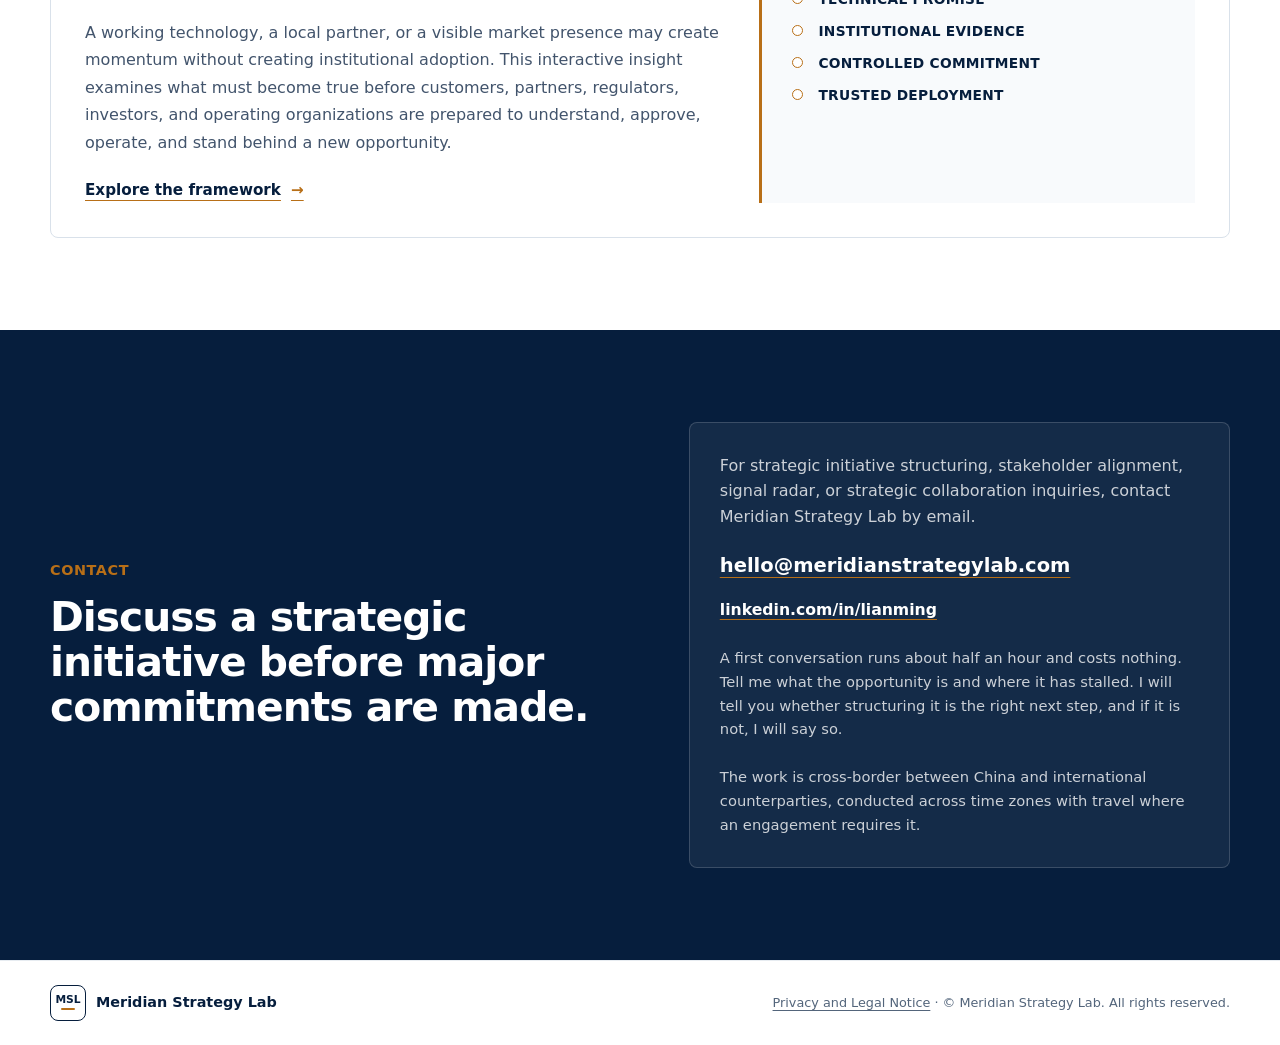
==== commit 7e4c484f: "Add files via upload" ====
--- a/index.html
+++ b/index.html
@@ -44,7 +44,6 @@
           "name": "Ming Lian",
           "jobTitle": "Founder",
           "url": "https://www.meridianstrategylab.com/#principal",
-          "image": "https://www.meridianstrategylab.com/assets/ming-lian.webp",
           "worksFor": { "@id": "https://www.meridianstrategylab.com/#practice" },
           "sameAs": [ "https://www.linkedin.com/in/lianming" ]
         }
@@ -411,13 +410,9 @@
 
       <section class="section section-muted" id="principal">
         <div class="shell">
-          <div class="section-heading wide-heading principal-head">
-            <img class="principal-photo" src="assets/ming-lian.webp" alt="Ming Lian"
-                 width="108" height="108" loading="lazy" decoding="async">
-            <div>
-              <p class="section-kicker">Principal</p>
-              <h2>Ming Lian, Founder</h2>
-            </div>
+          <div class="section-heading wide-heading">
+            <p class="section-kicker">Principal</p>
+            <h2>Ming Lian, Founder</h2>
           </div>
 
           <div class="about-grid">
@@ -537,7 +532,7 @@
           </span>
           <span class="footer-wordmark">Meridian Strategy Lab</span>
         </div>
-        <p>© Meridian Strategy Lab. All rights reserved.</p>
+        <p><a class="footer-link" href="privacy/">Privacy and Legal Notice</a> · © Meridian Strategy Lab. All rights reserved.</p>
       </div>
     </footer>
 
--- a/styles.css
+++ b/styles.css
@@ -1648,25 +1648,6 @@
   }
 }
 
-/* Principal photo */
-.principal-head {
-  display: flex;
-  align-items: center;
-  gap: 24px;
-}
-
-.principal-head h2 {
-  margin-bottom: 0;
-}
-
-.principal-photo {
-  flex: none;
-  width: 108px;
-  height: 108px;
-  border-radius: 8px;
-  object-fit: cover;
-}
-
 /* Contact: secondary link + working note on the dark panel */
 .contact-panel .contact-link {
   display: flex;
@@ -1686,18 +1667,29 @@
   line-height: 1.62;
 }
 
-@media (max-width: 640px) {
-  .principal-head {
-    gap: 16px;
-  }
-
-  .principal-photo {
-    width: 84px;
-    height: 84px;
-  }
-}
-
 /* Third service card spans the grid */
 .service-grid .service-card-wide {
   grid-column: 1 / -1;
 }
+
+/* Privacy page */
+.card-subhead {
+  margin-top: 26px;
+}
+
+.privacy-grid {
+  margin-top: 18px;
+}
+
+.ai-note-link {
+  color: var(--paper);
+  text-decoration: underline;
+  text-decoration-color: var(--brass);
+  text-underline-offset: 4px;
+}
+
+.footer-link {
+  color: inherit;
+  text-decoration: underline;
+  text-underline-offset: 3px;
+}
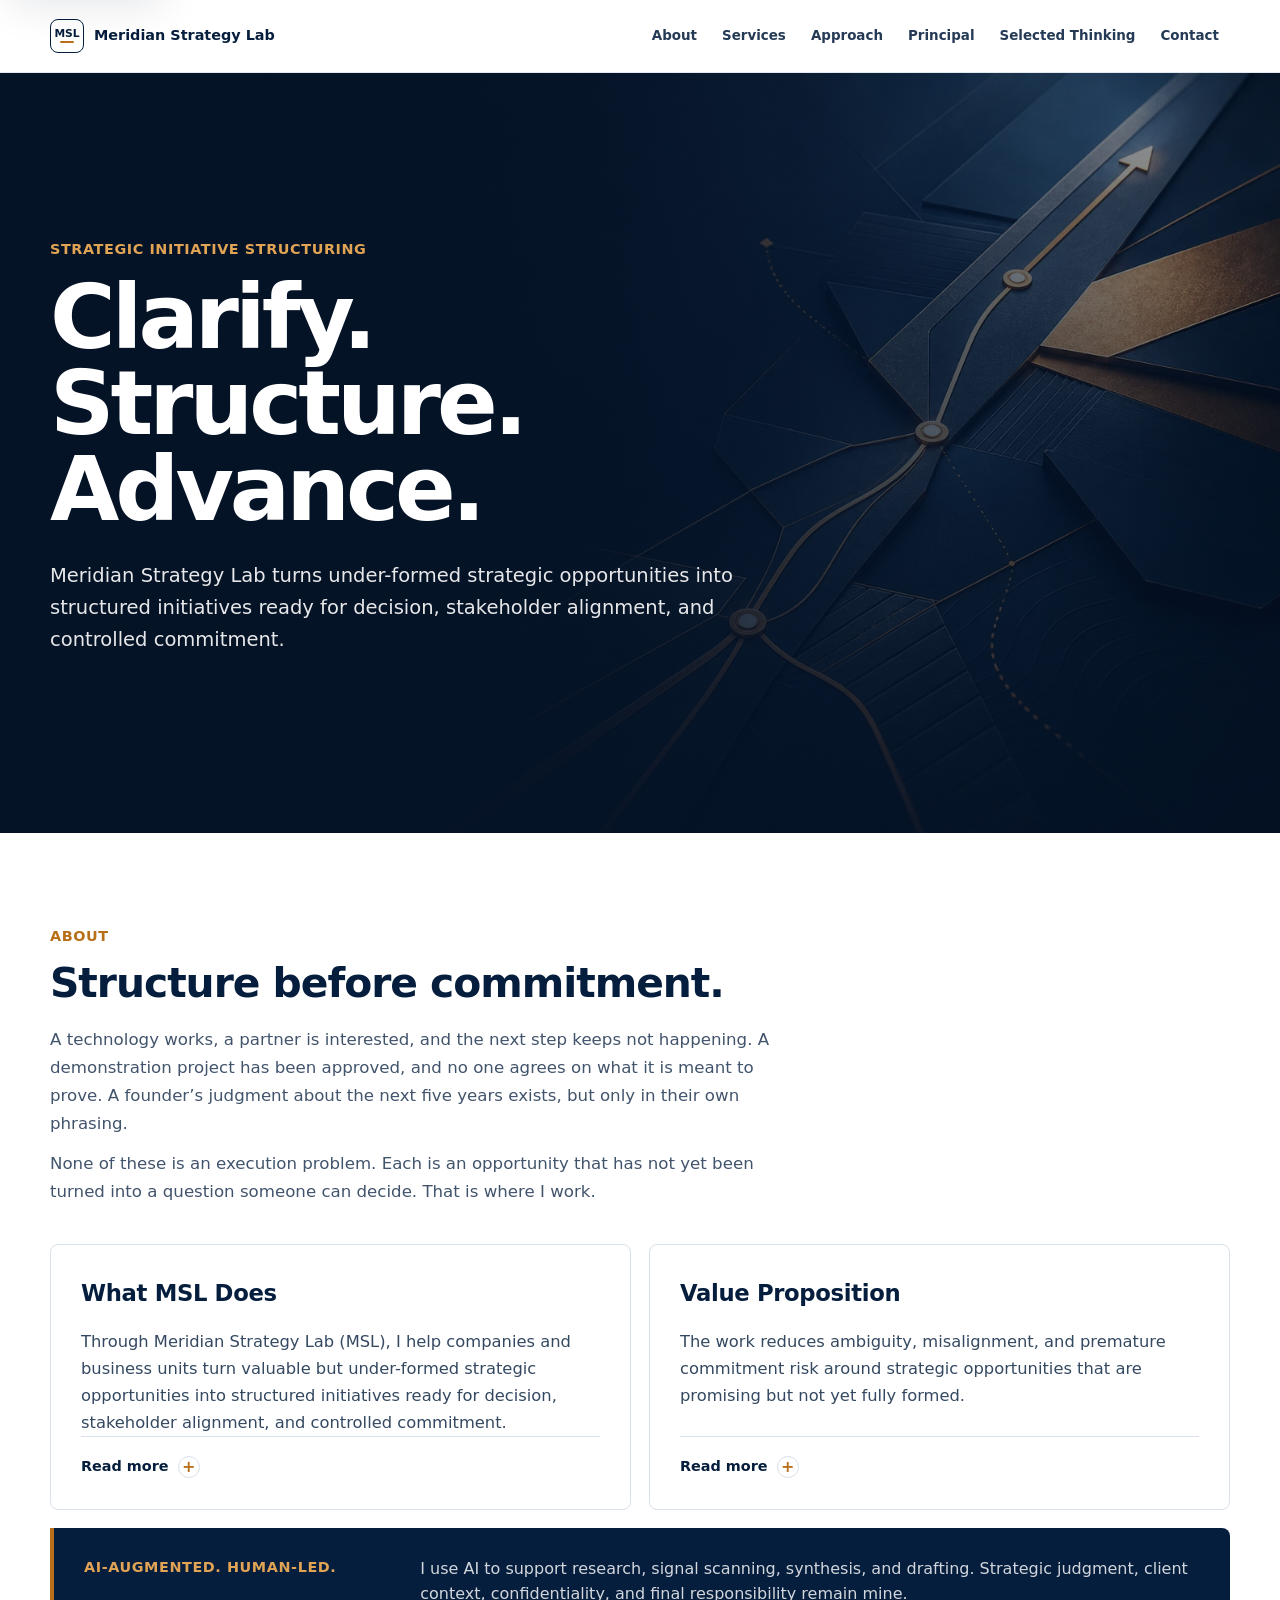
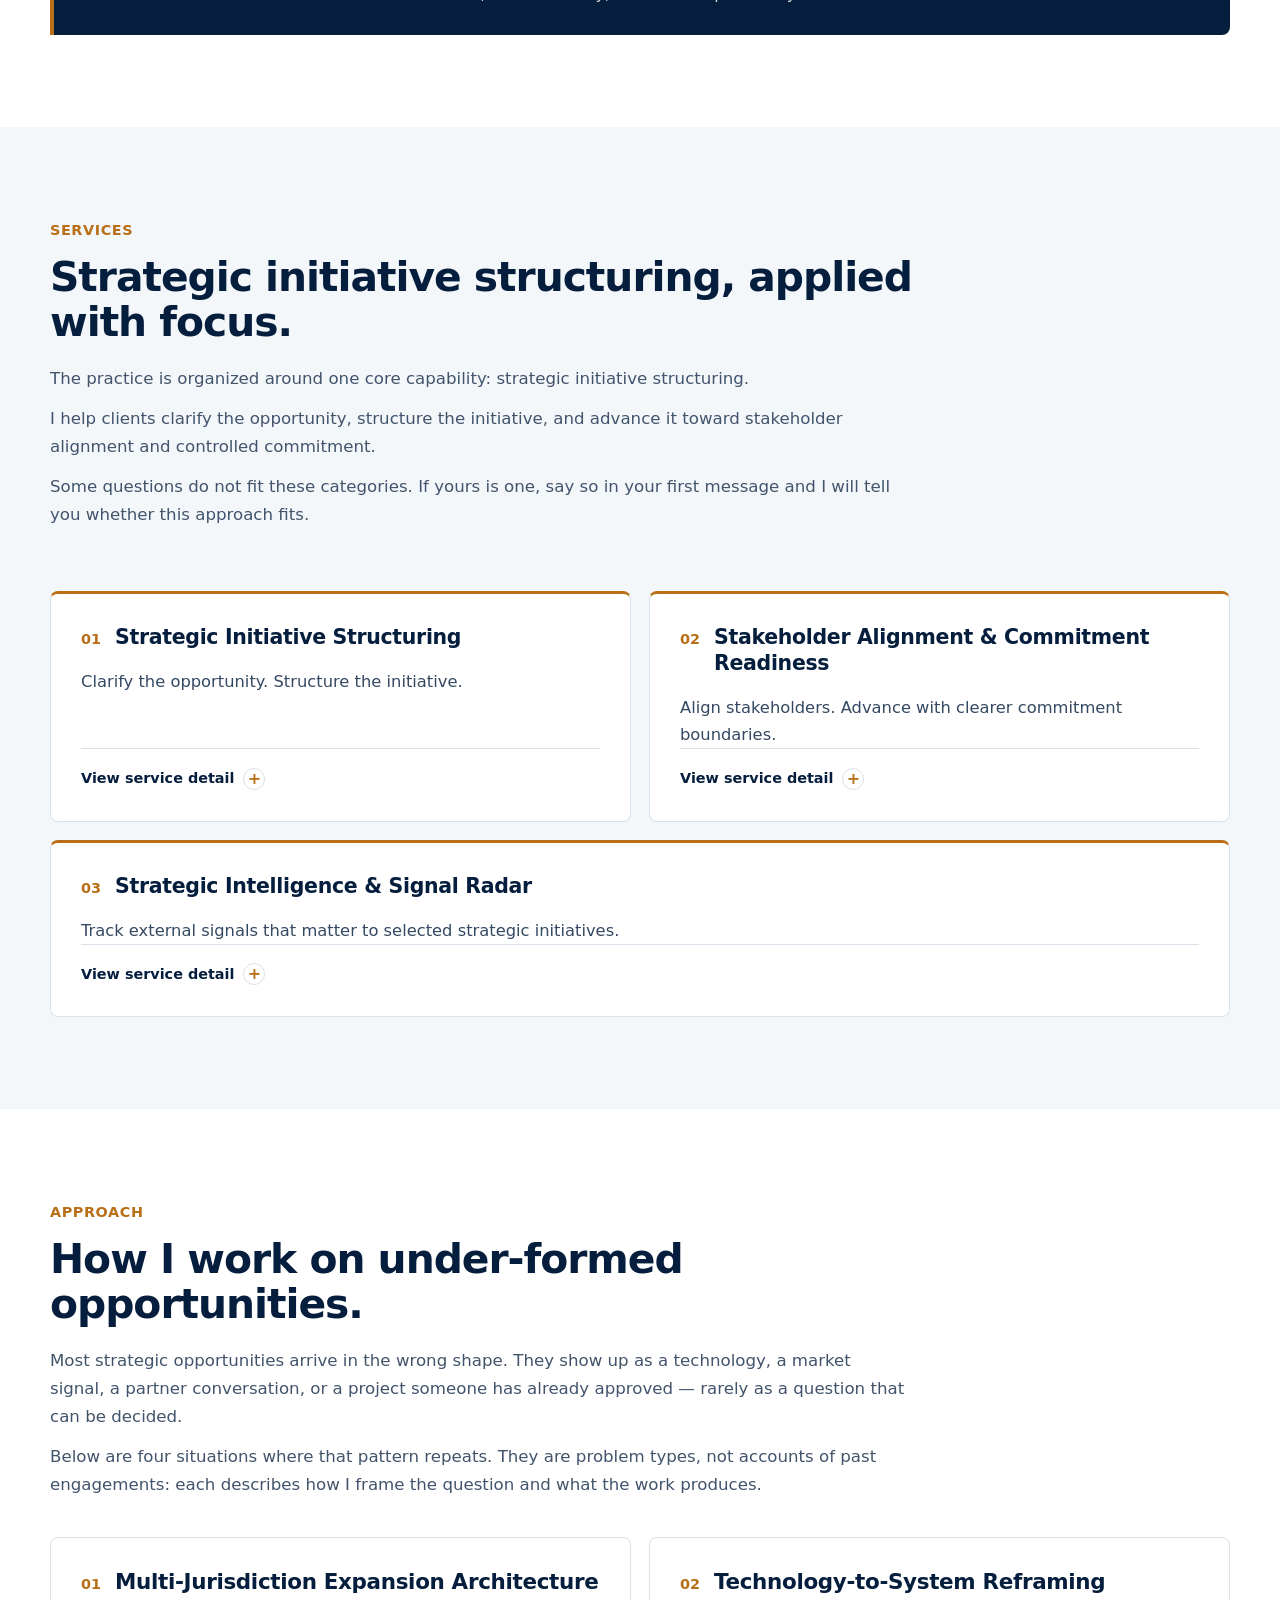
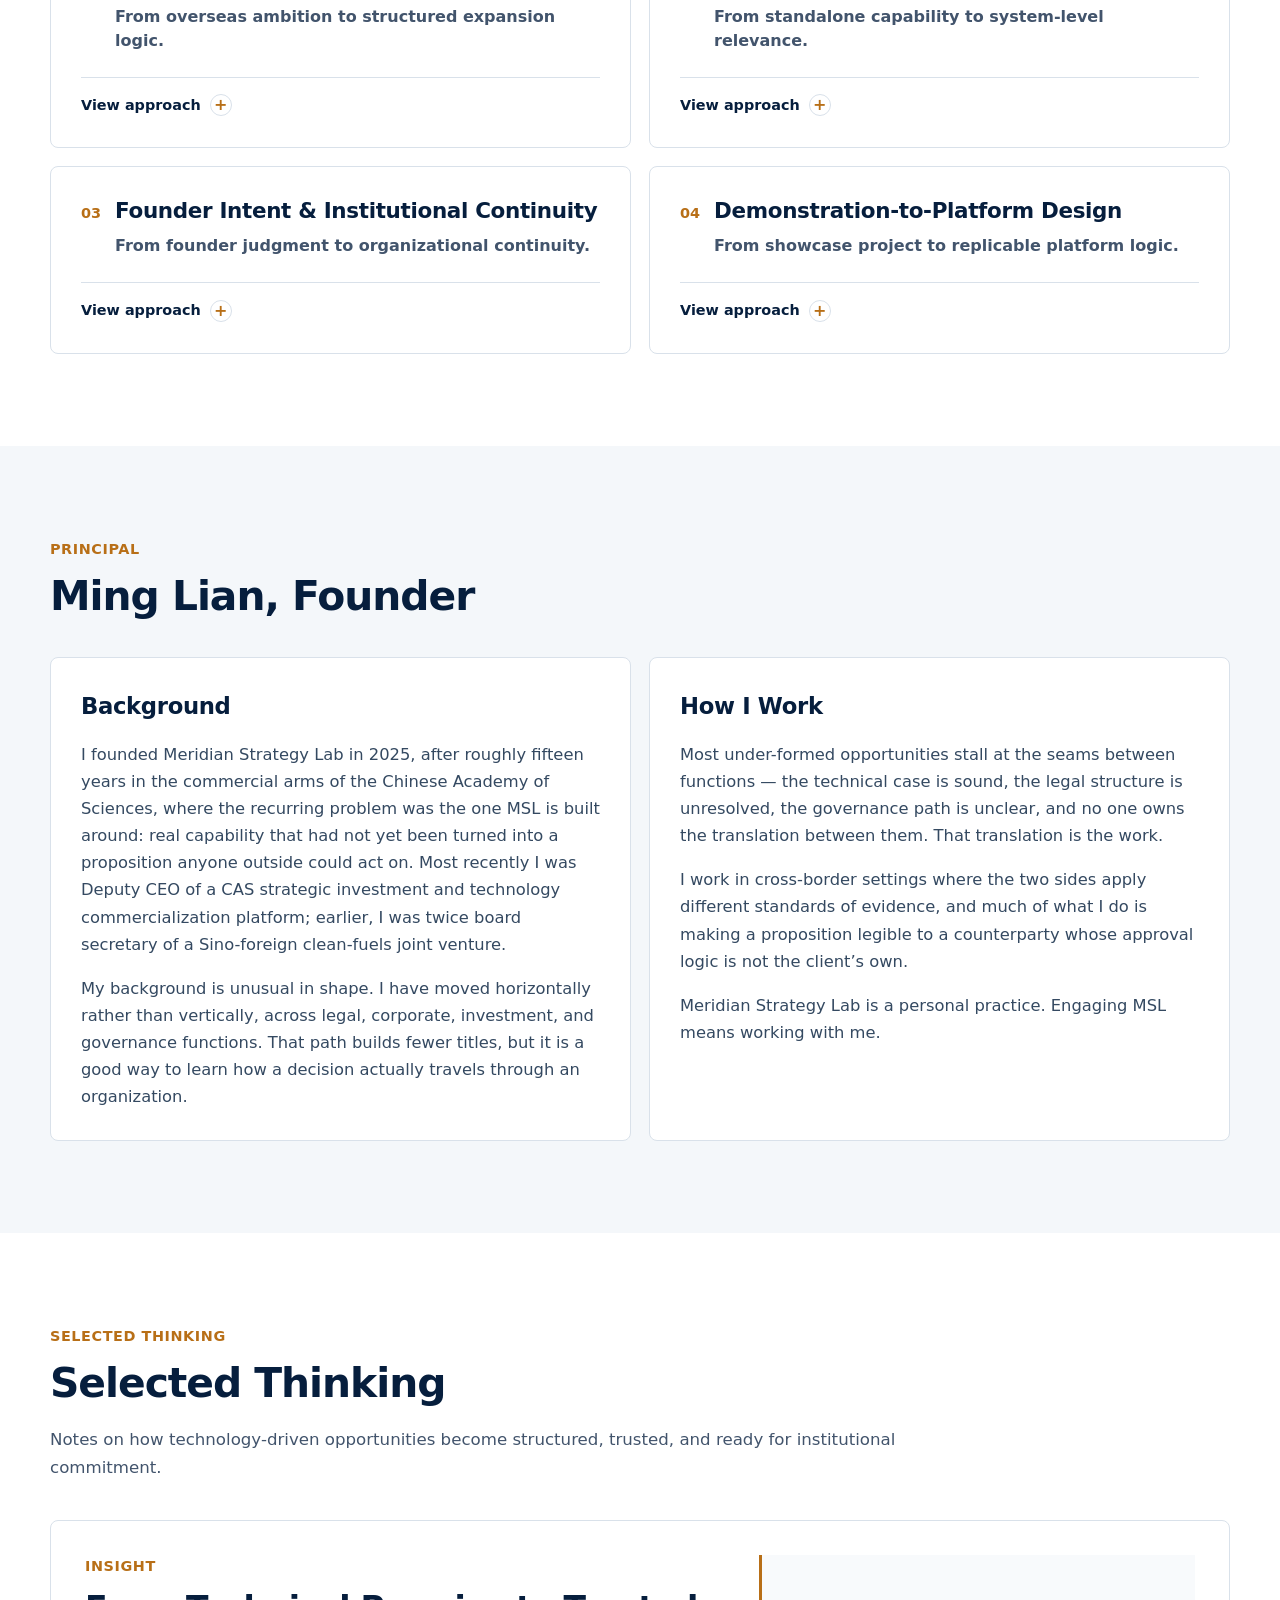
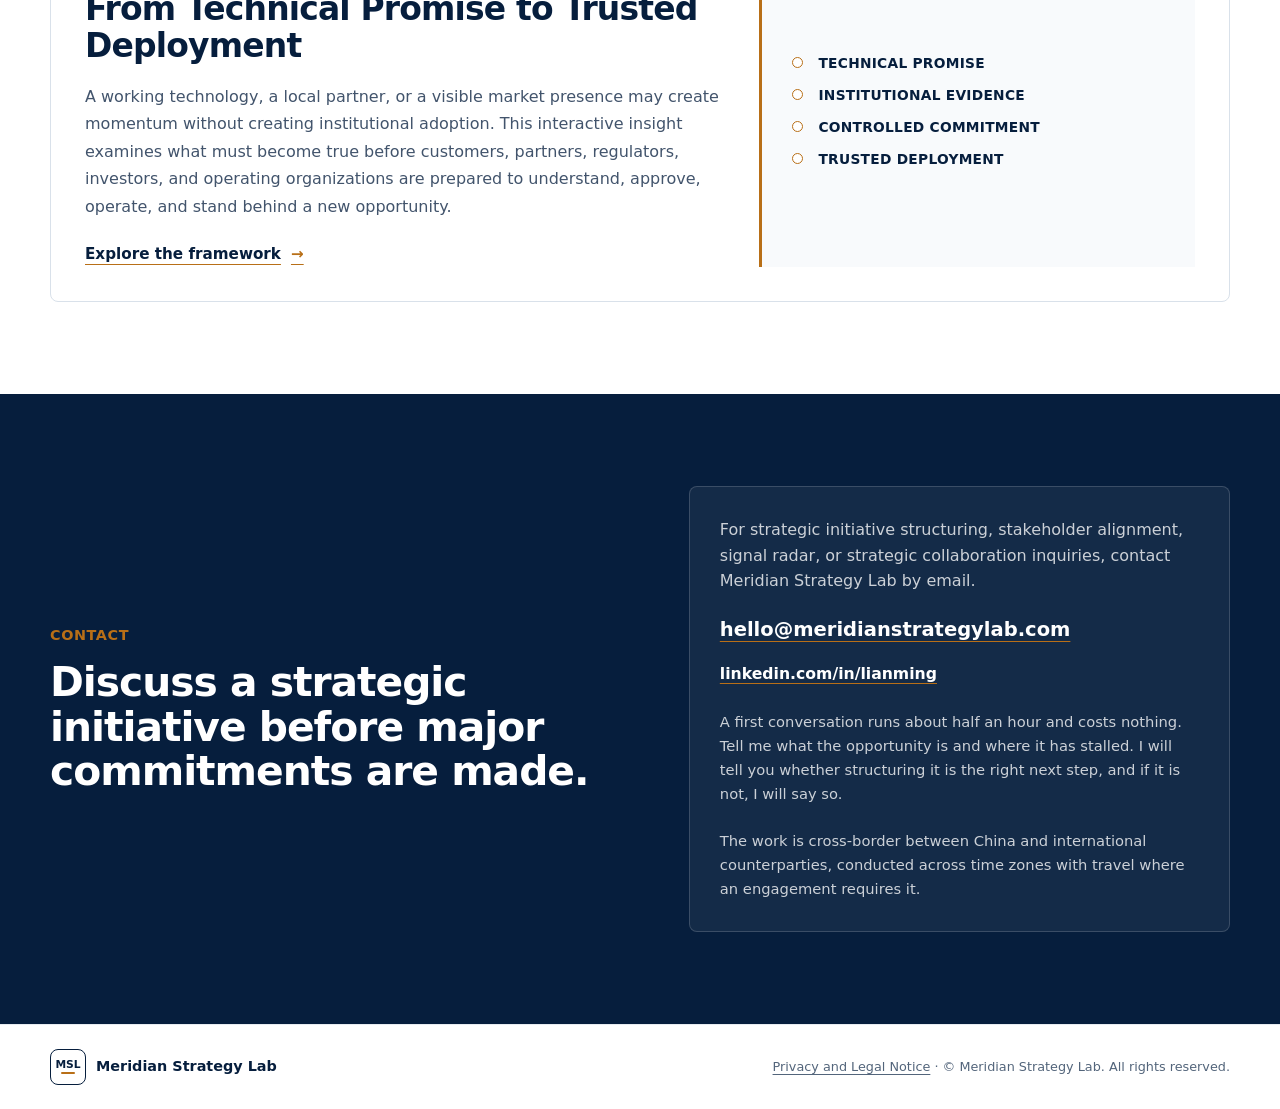
==== commit 8f0ec517: "Add files via upload" ====
--- a/index.html
+++ b/index.html
@@ -419,13 +419,15 @@
             <article class="content-card">
               <h3>Background</h3>
               <p class="card-lead">
-                I founded Meridian Strategy Lab in 2025, after roughly fifteen years inside China’s national
-                research system, where the recurring problem was the one MSL is built around: real capability that
-                had not yet been turned into a proposition anyone outside could act on.
+                I founded Meridian Strategy Lab in 2025, after roughly fifteen years in the commercial arms of the
+                Chinese Academy of Sciences, where the recurring problem was the one MSL is built around: real
+                capability that had not yet been turned into a proposition anyone outside could act on. Most recently
+                I was Deputy CEO of a CAS strategic investment and technology commercialization platform; earlier, I
+                was twice board secretary of a Sino-foreign clean-fuels joint venture.
               </p>
               <p class="card-lead">
                 My background is unusual in shape. I have moved horizontally rather than vertically, across legal,
-                corporate, investment, and governance functions. That is a poor way to build a title and a good way
+                corporate, investment, and governance functions. That path builds fewer titles, but it is a good way
                 to learn how a decision actually travels through an organization.
               </p>
             </article>
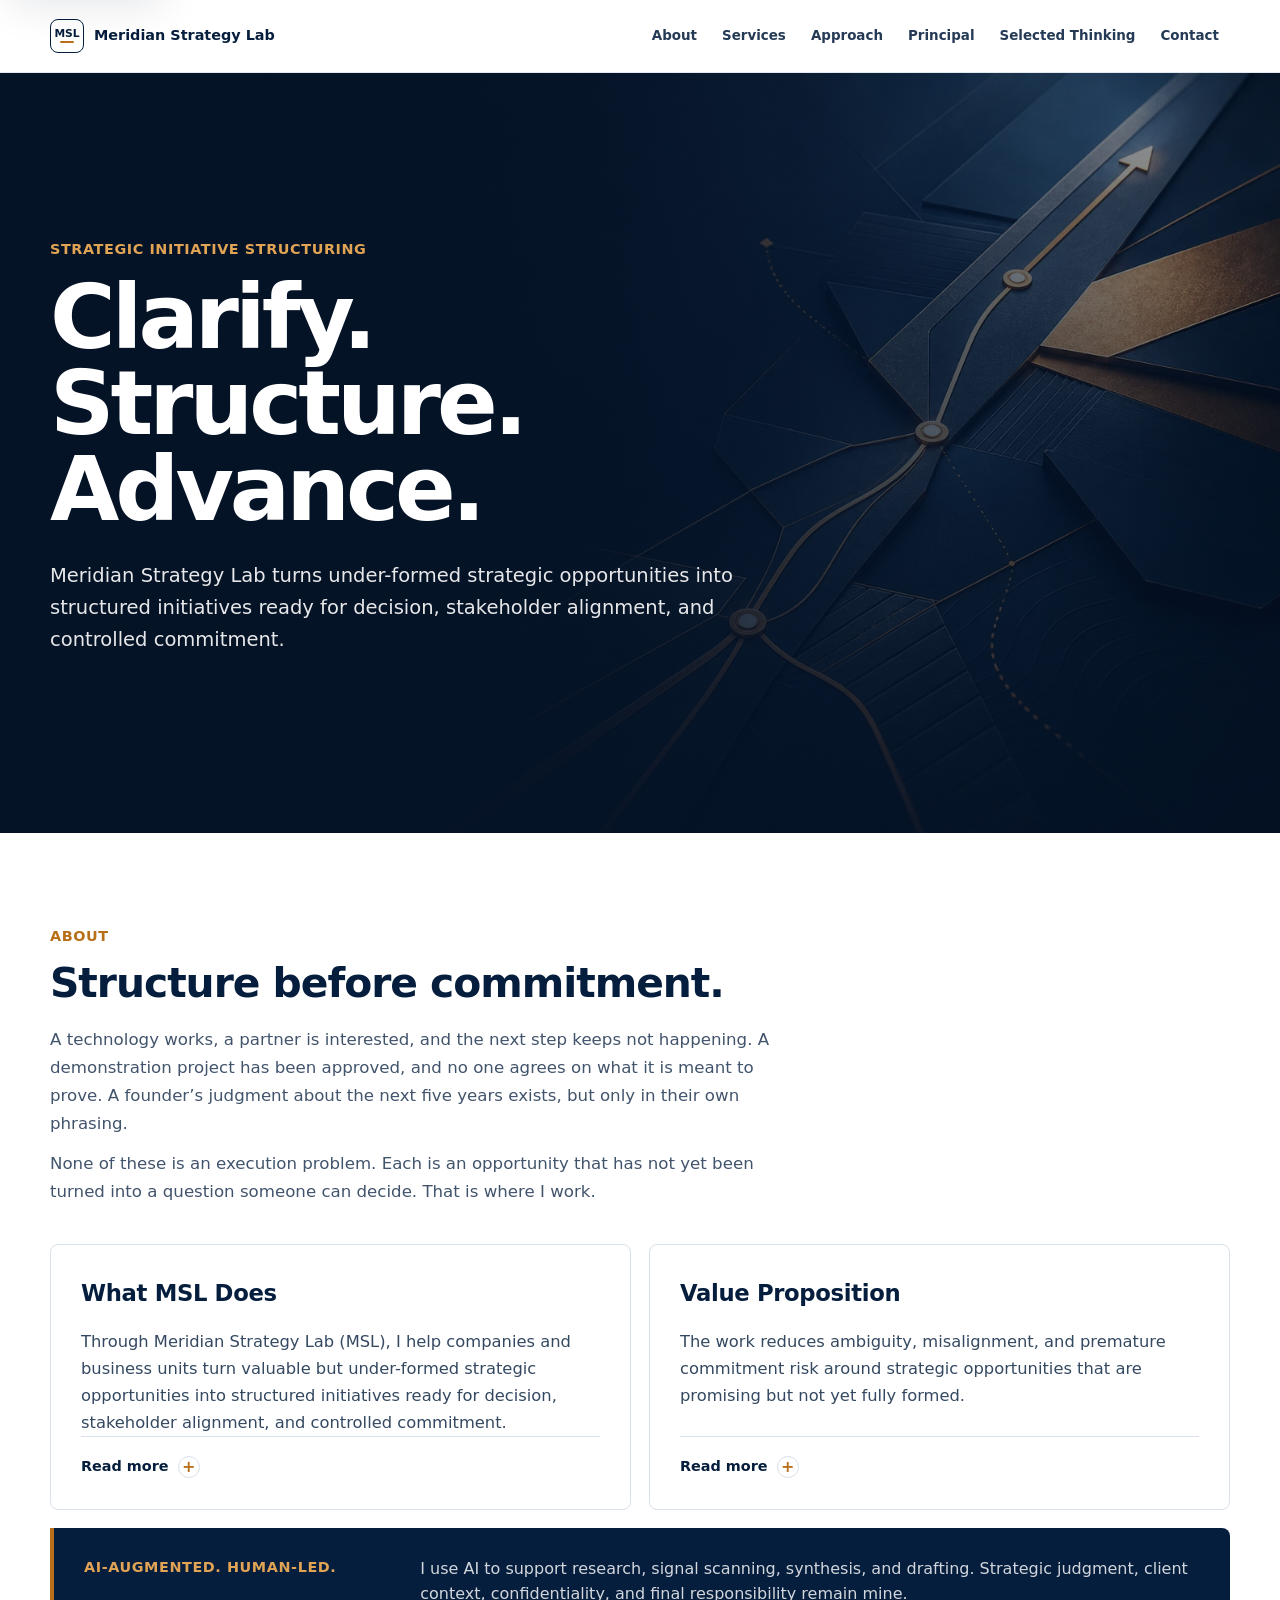
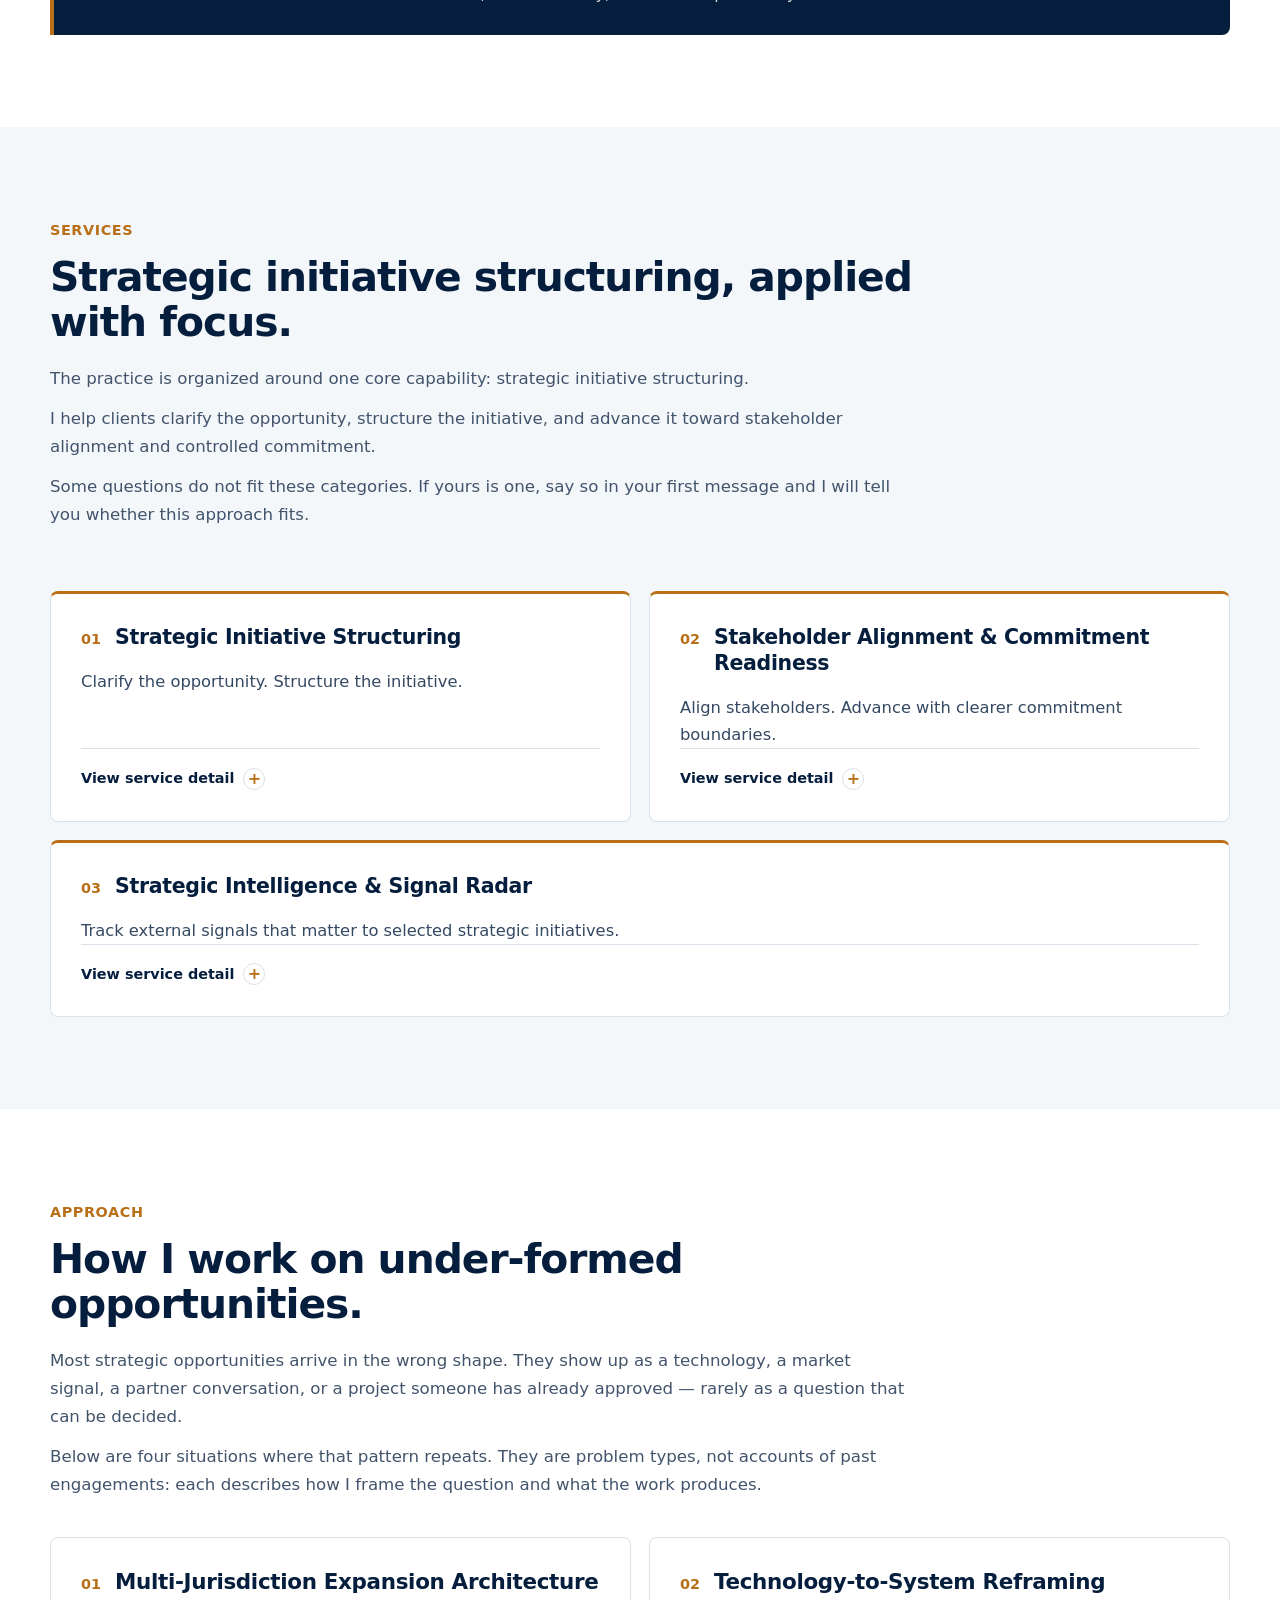
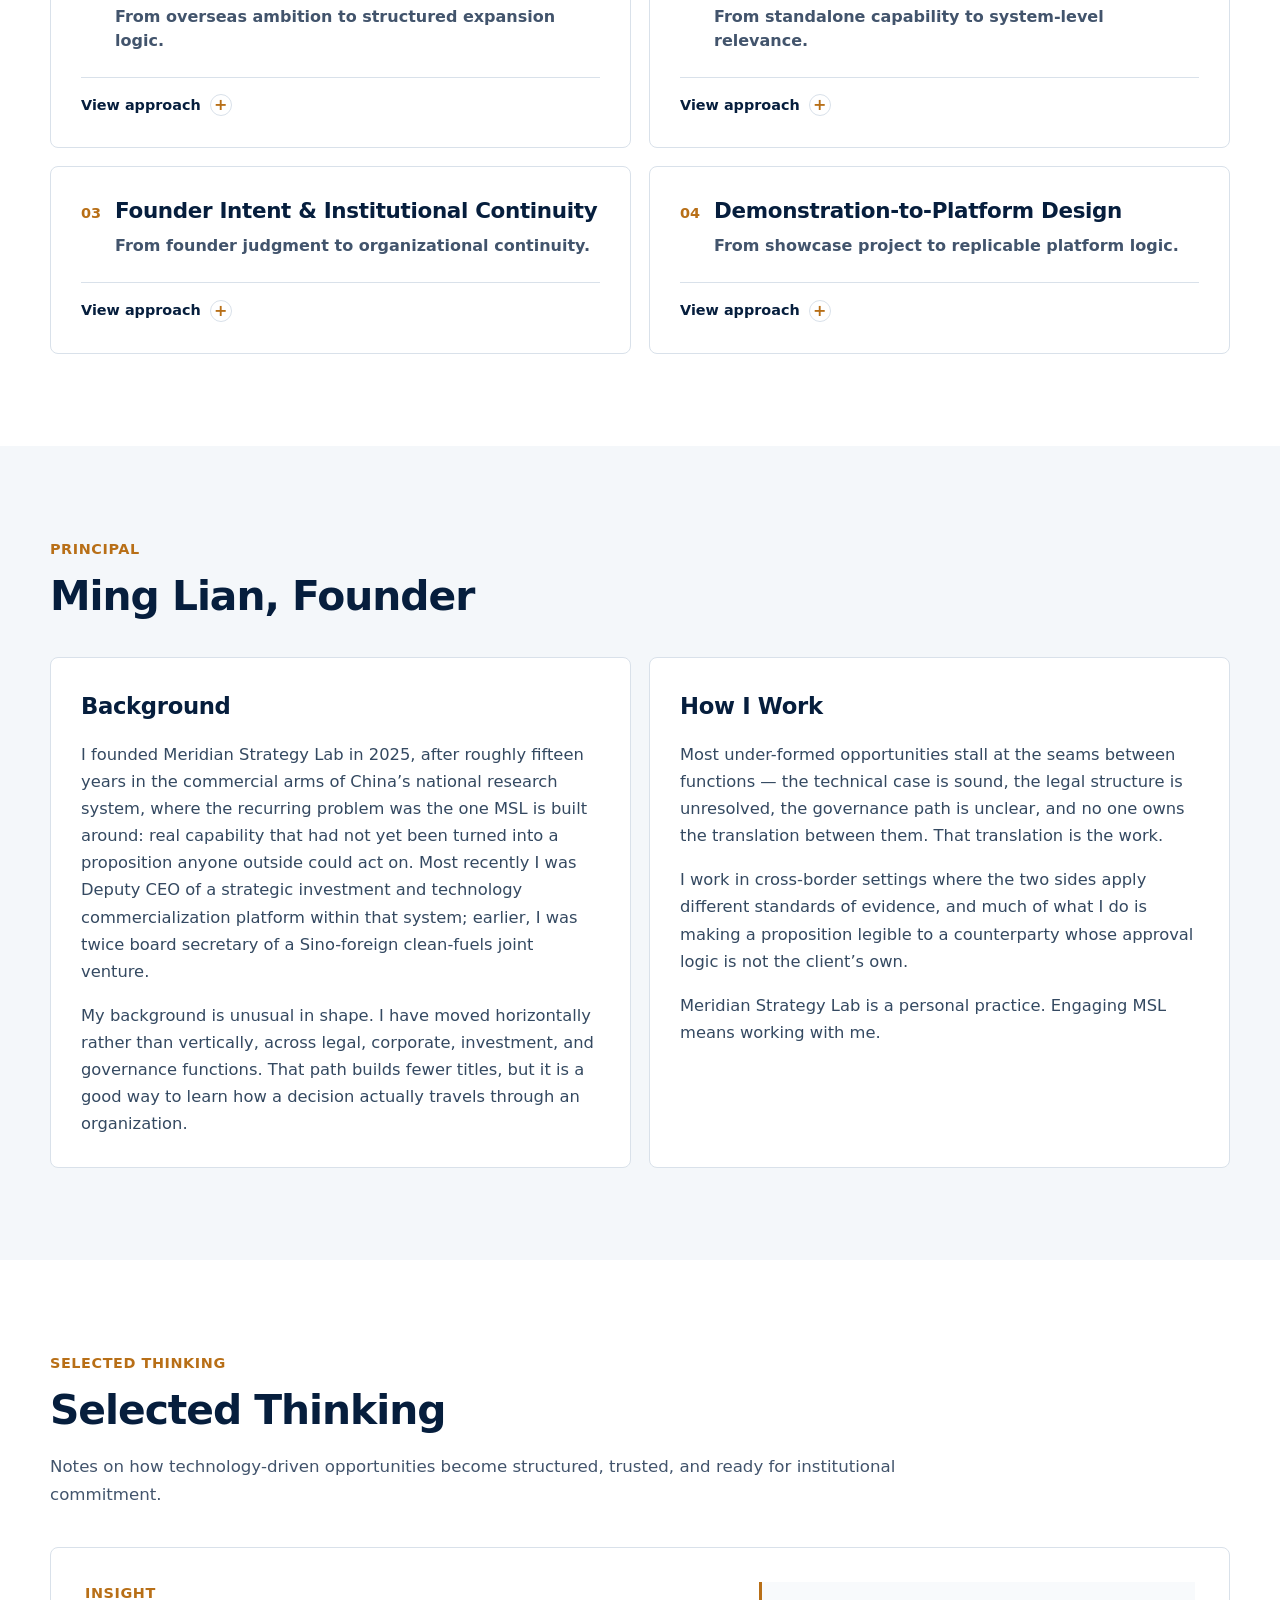
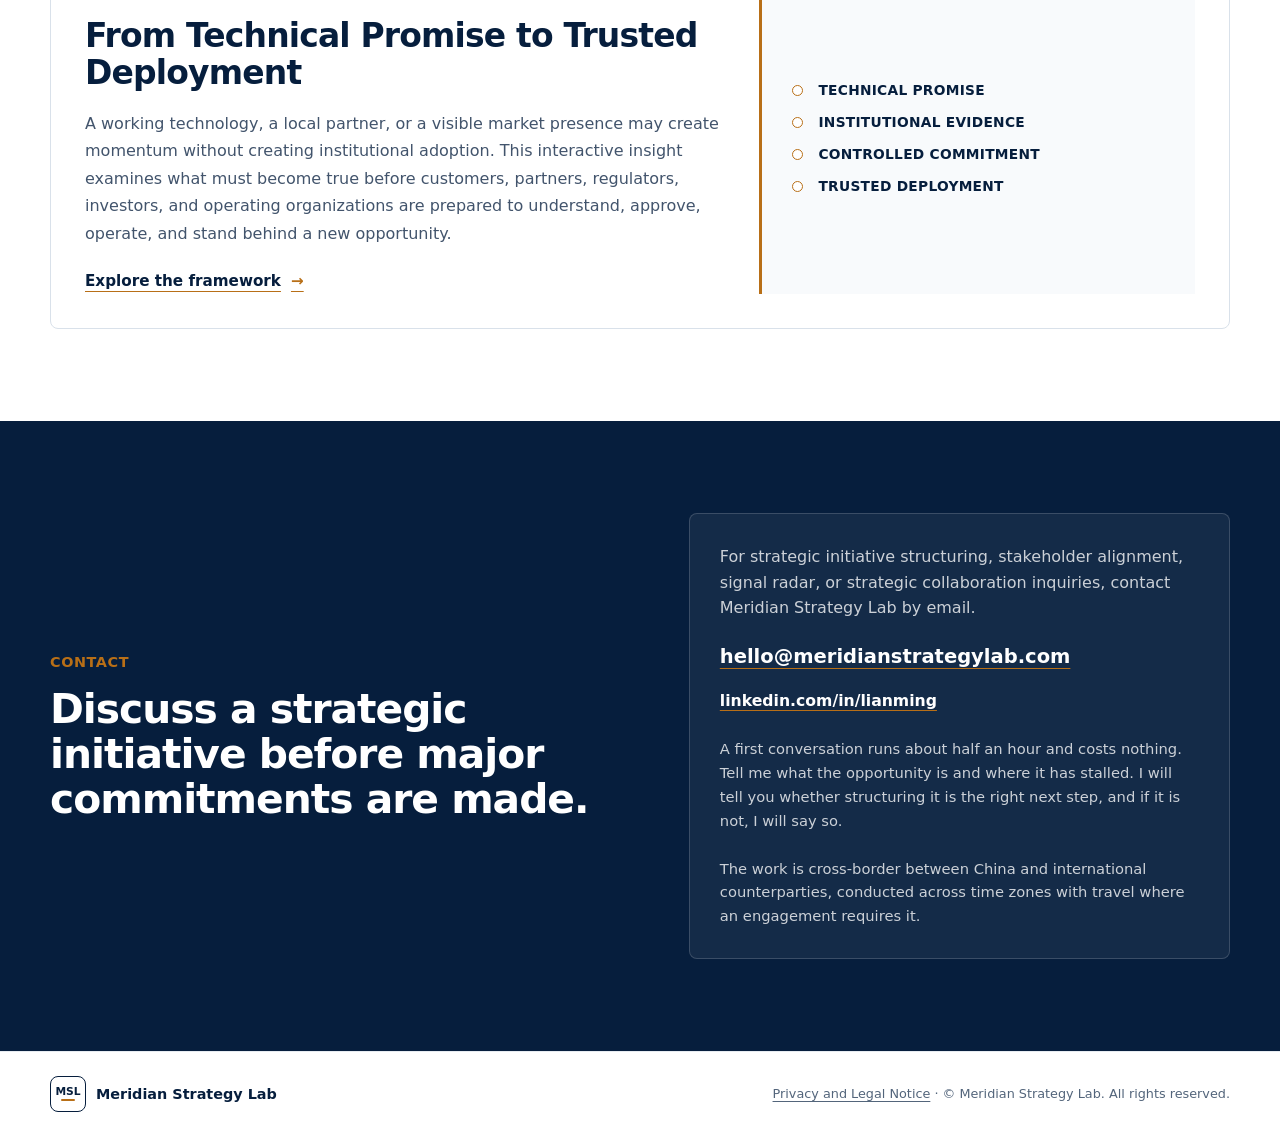
==== commit cd07da3b: "Add files via upload" ====
--- a/index.html
+++ b/index.html
@@ -419,11 +419,11 @@
             <article class="content-card">
               <h3>Background</h3>
               <p class="card-lead">
-                I founded Meridian Strategy Lab in 2025, after roughly fifteen years in the commercial arms of the
-                Chinese Academy of Sciences, where the recurring problem was the one MSL is built around: real
+                I founded Meridian Strategy Lab in 2025, after roughly fifteen years in the commercial arms of
+                China’s national research system, where the recurring problem was the one MSL is built around: real
                 capability that had not yet been turned into a proposition anyone outside could act on. Most recently
-                I was Deputy CEO of a CAS strategic investment and technology commercialization platform; earlier, I
-                was twice board secretary of a Sino-foreign clean-fuels joint venture.
+                I was Deputy CEO of a strategic investment and technology commercialization platform within that
+                system; earlier, I was twice board secretary of a Sino-foreign clean-fuels joint venture.
               </p>
               <p class="card-lead">
                 My background is unusual in shape. I have moved horizontally rather than vertically, across legal,
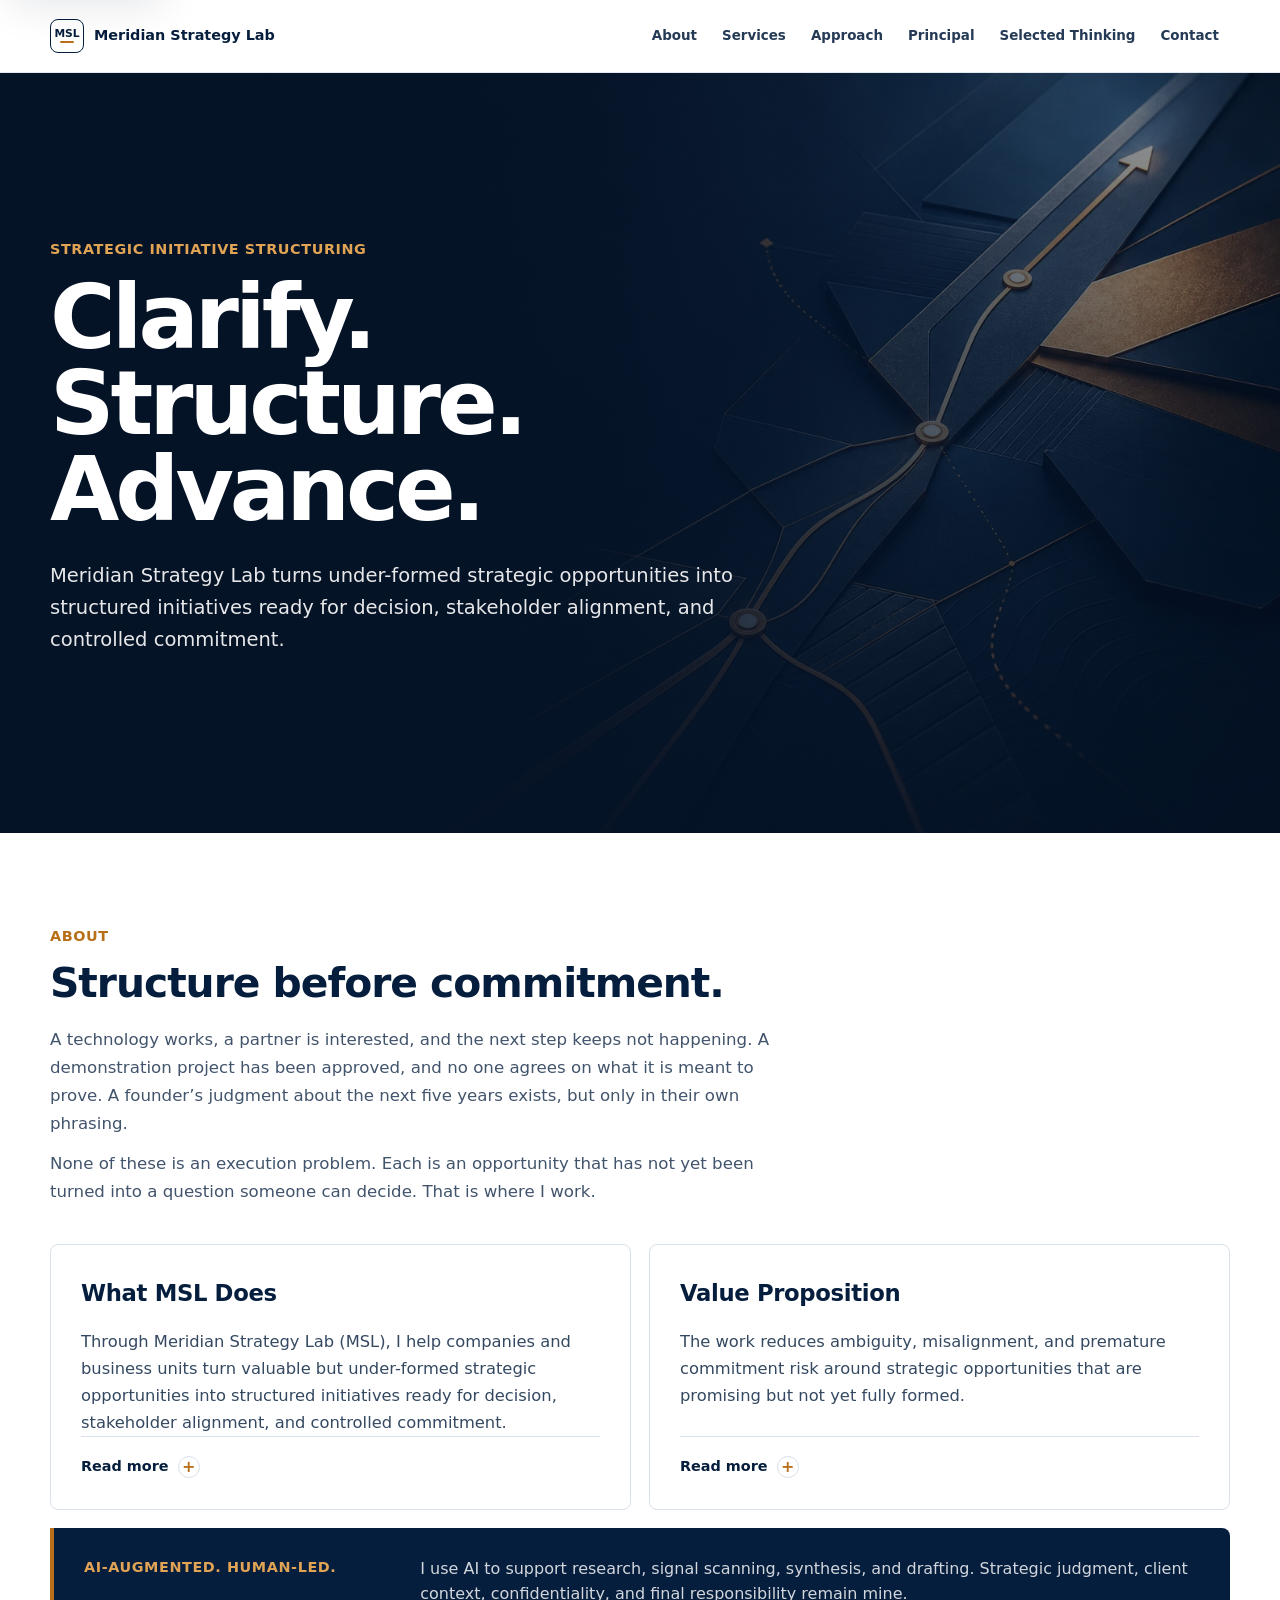
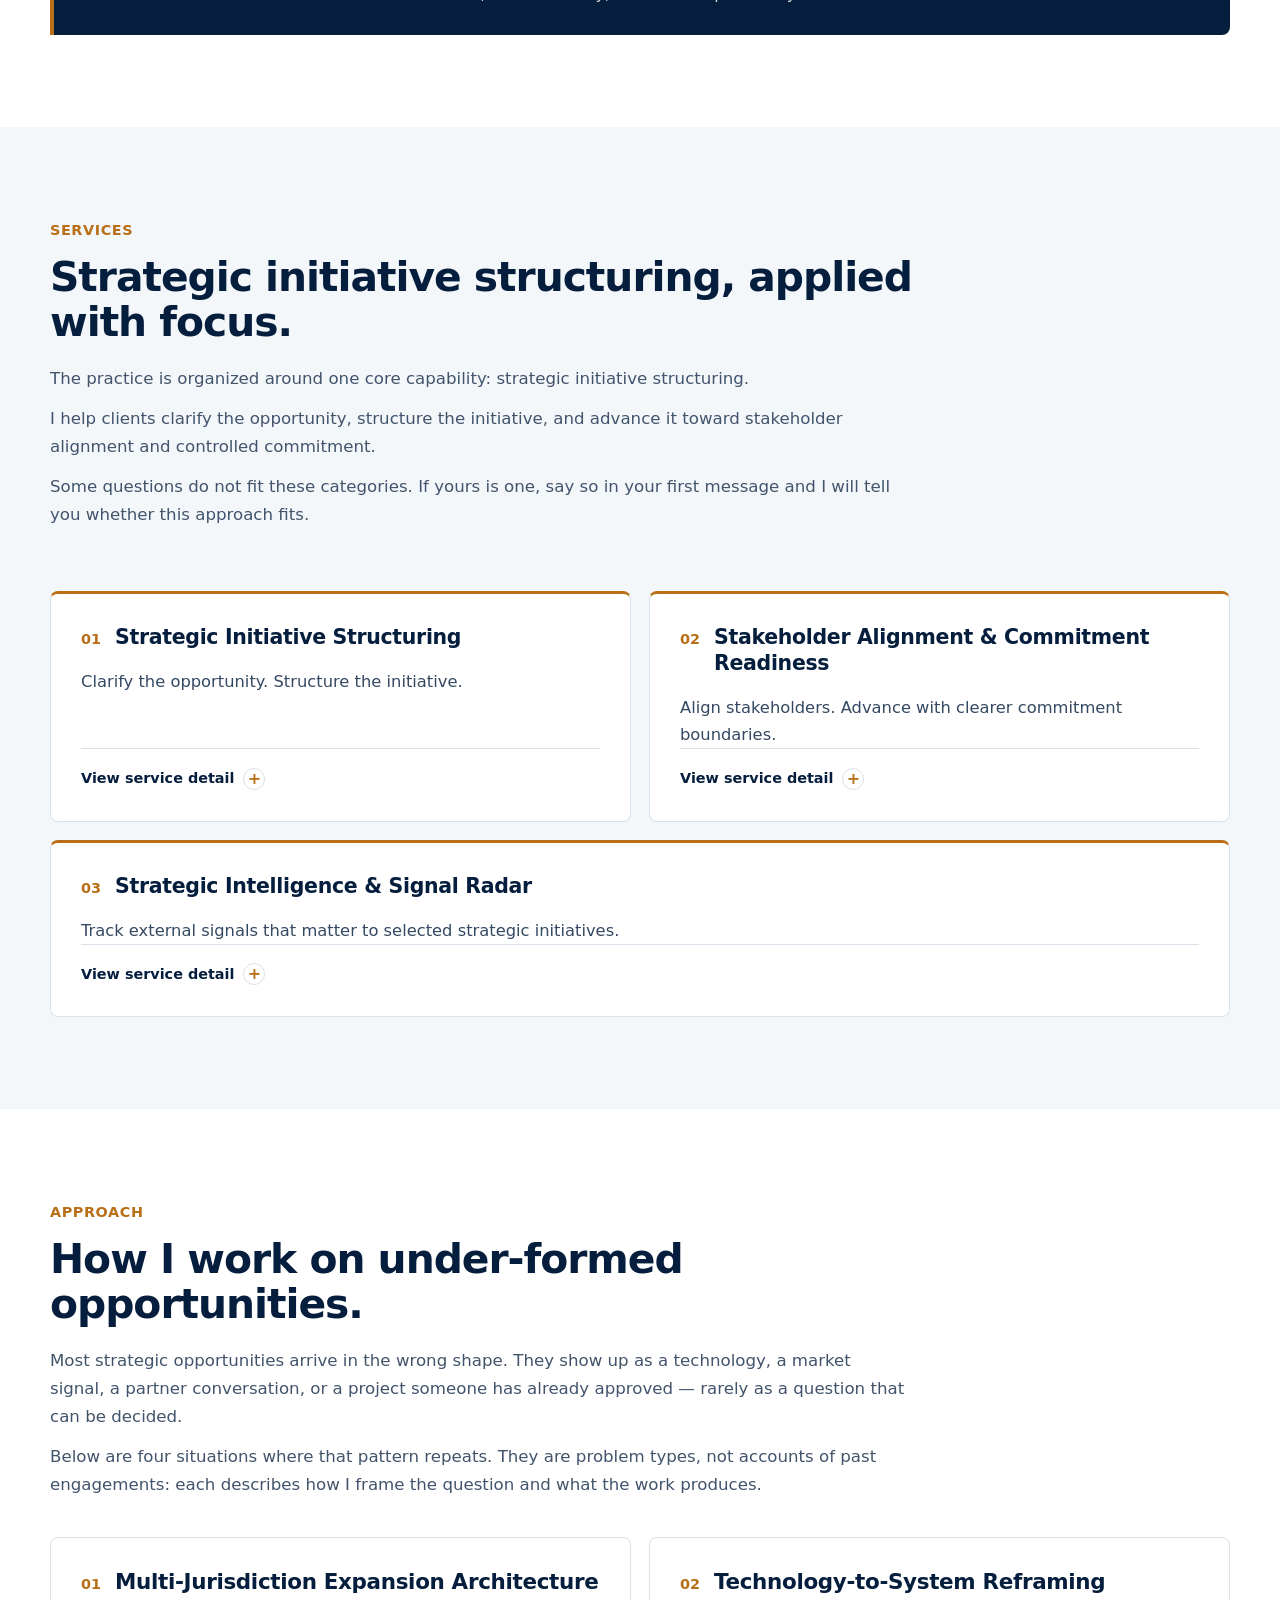
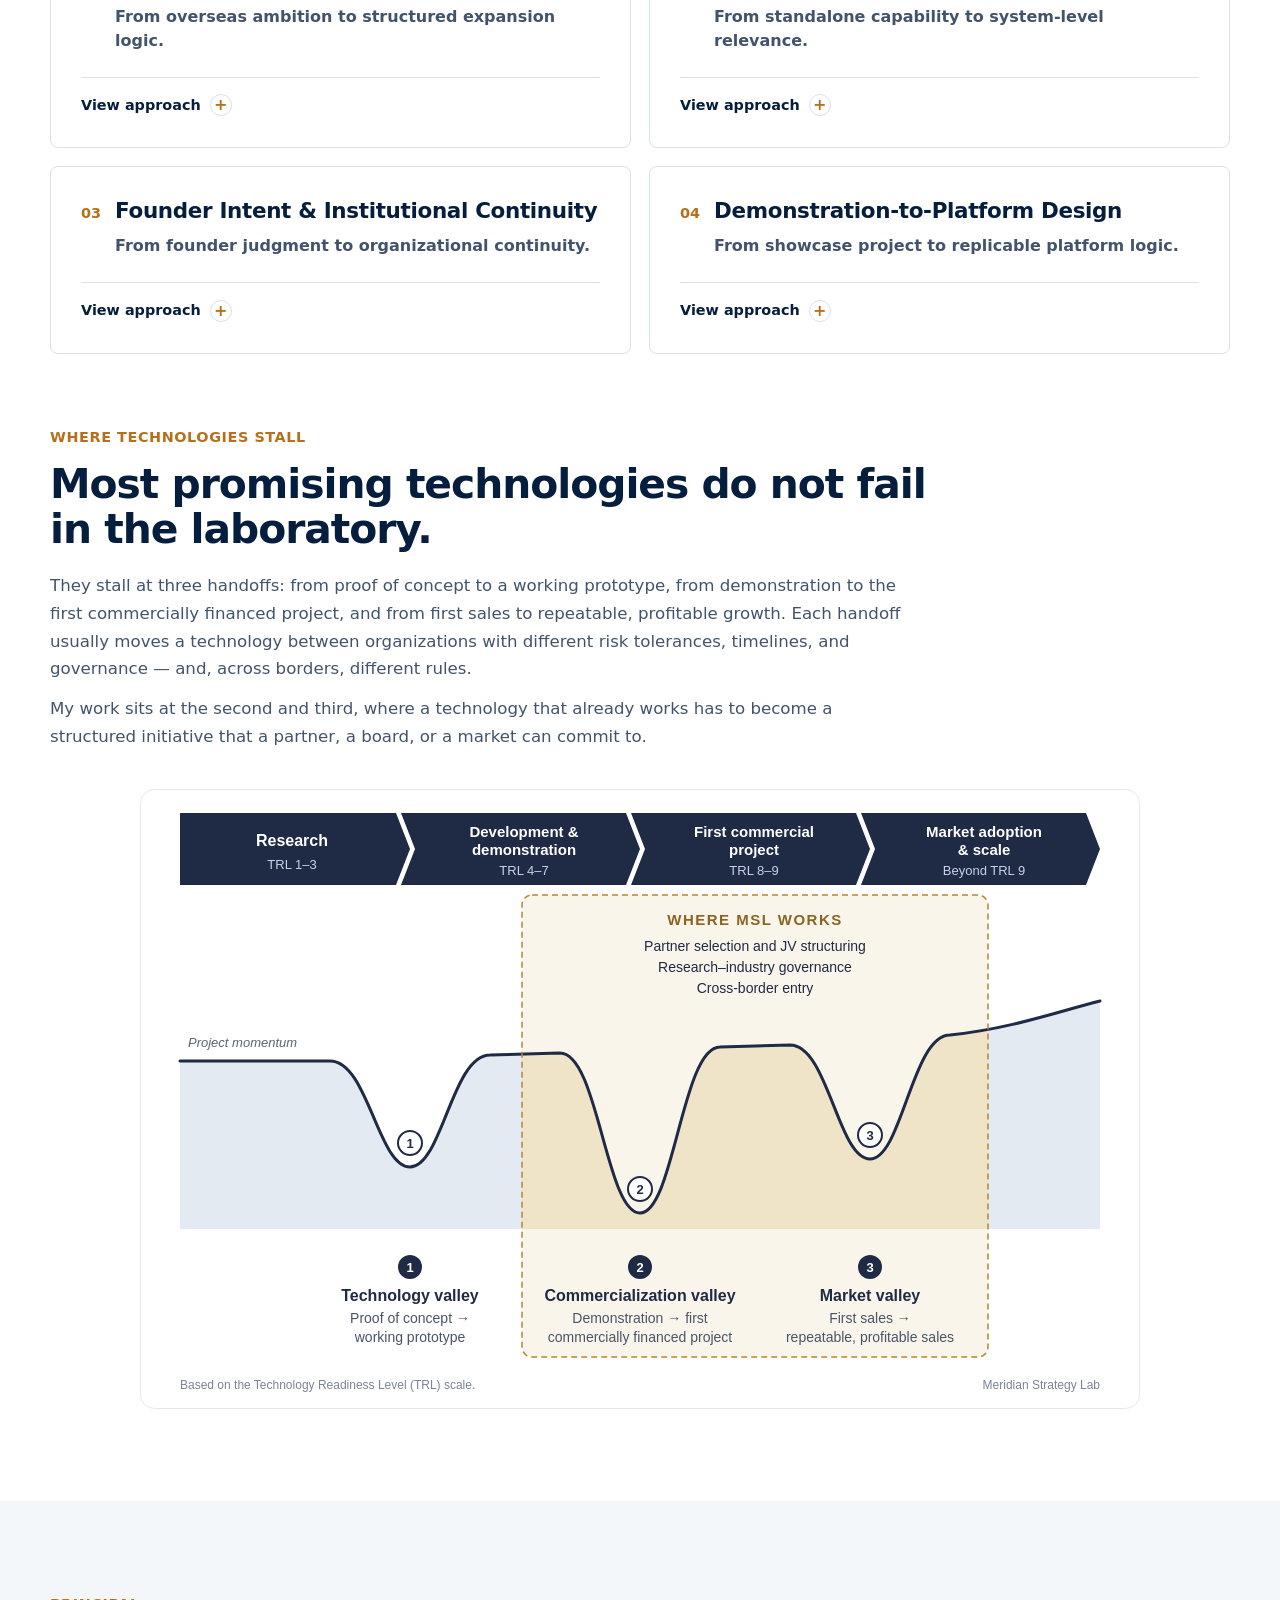
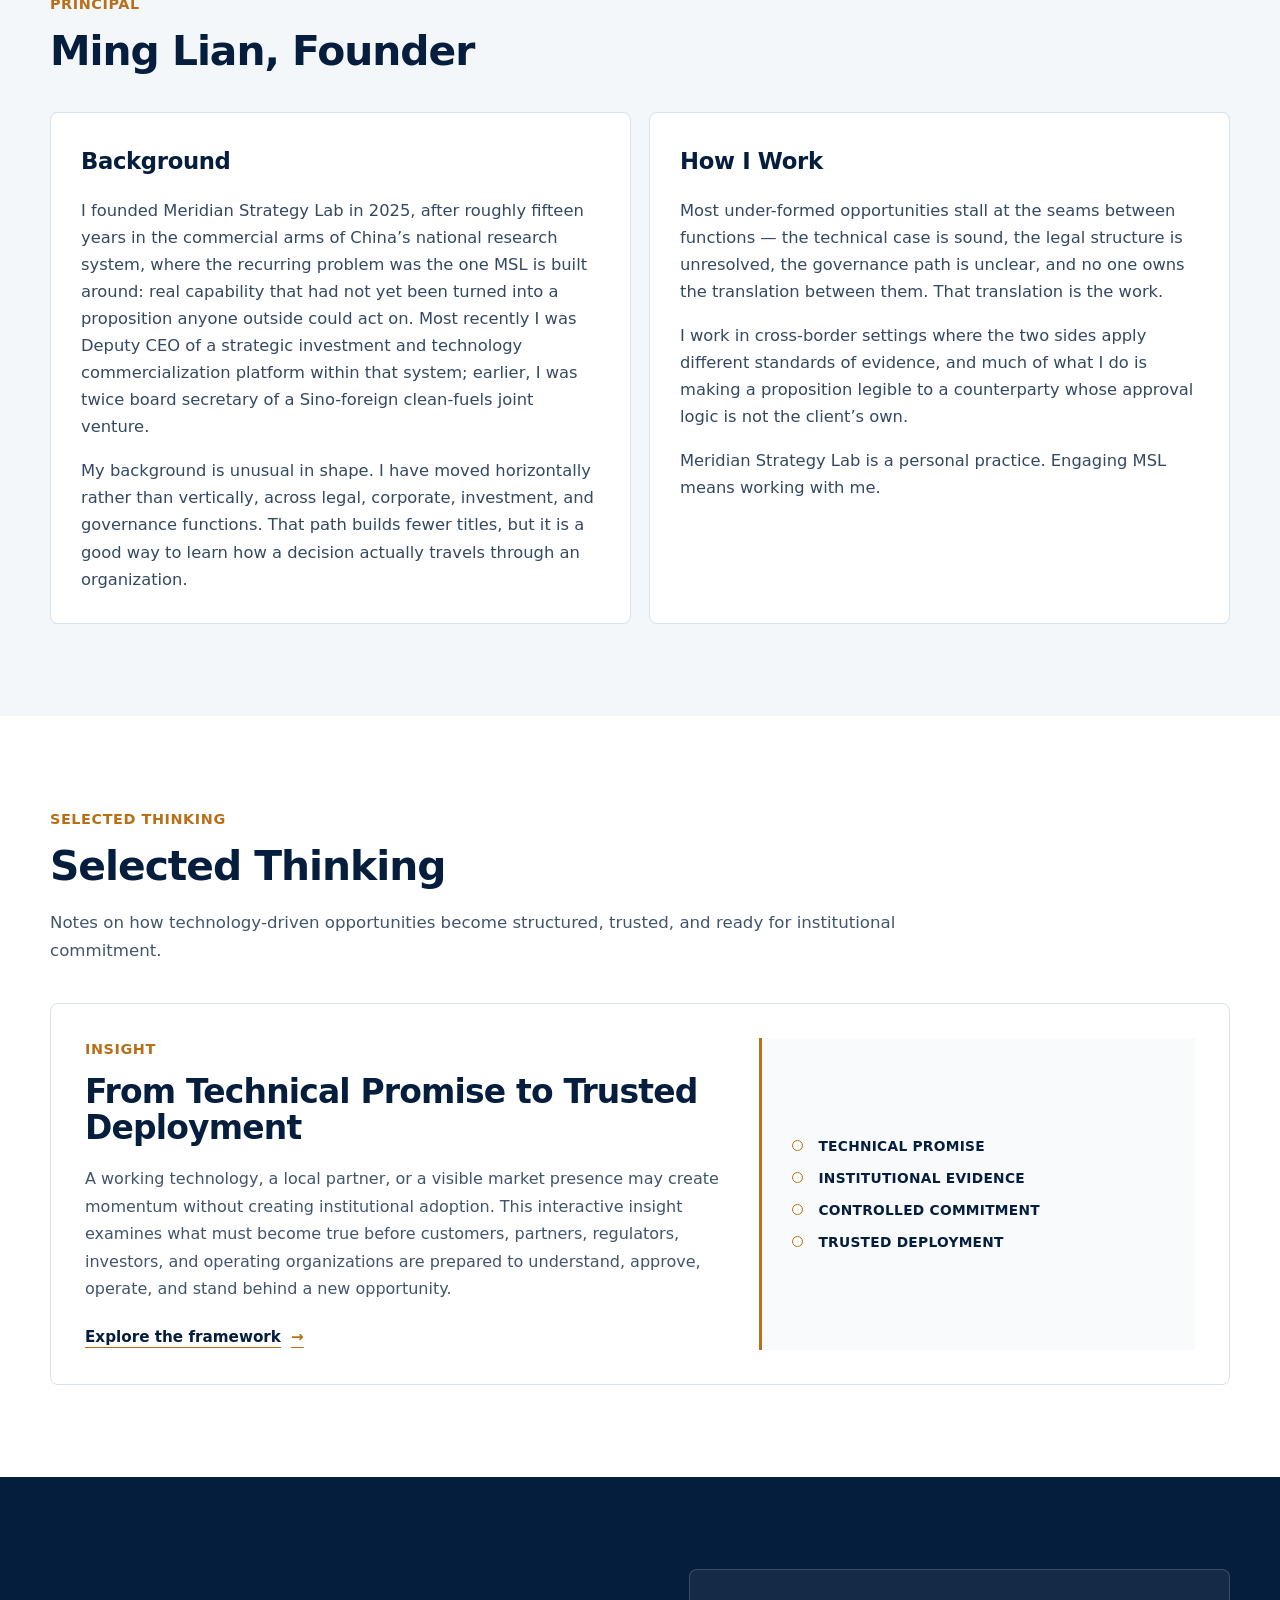
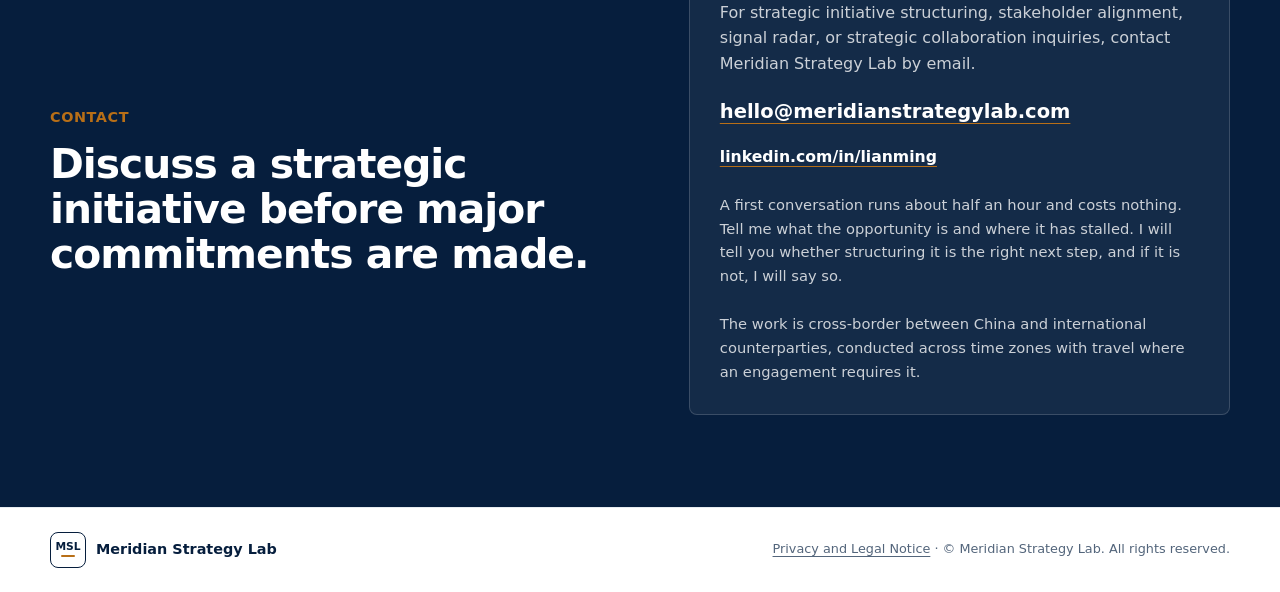
==== commit d49bcf35: "Add files via upload" ====
--- a/index.html
+++ b/index.html
@@ -405,6 +405,34 @@
               </details>
             </article>
           </div>
+
+          <!-- Where technologies stall: valleys graphic (added Oct 2026) -->
+          <div class="section-heading wide-heading" id="valleys" style="margin-top: 72px;">
+            <p class="section-kicker">Where Technologies Stall</p>
+            <h2>Most promising technologies do not fail in the laboratory.</h2>
+            <div class="section-intro">
+              <p>
+                They stall at three handoffs: from proof of concept to a working prototype, from demonstration to
+                the first commercially financed project, and from first sales to repeatable, profitable growth. Each
+                handoff usually moves a technology between organizations with different risk tolerances, timelines,
+                and governance — and, across borders, different rules.
+              </p>
+              <p>
+                My work sits at the second and third, where a technology that already works has to become a
+                structured initiative that a partner, a board, or a market can commit to.
+              </p>
+            </div>
+          </div>
+          <figure style="margin: 32px 0 0;">
+            <img
+              src="msl-valleys.svg"
+              alt="Four stages of technology development, from research to market adoption, with three valleys where momentum drops: the technology, commercialization, and market valleys. Meridian Strategy Lab works across the commercialization and market valleys."
+              width="1000"
+              height="620"
+              loading="lazy"
+              style="display: block; width: 100%; max-width: 1000px; height: auto; margin: 0 auto;"
+            >
+          </figure>
         </div>
       </section>
 
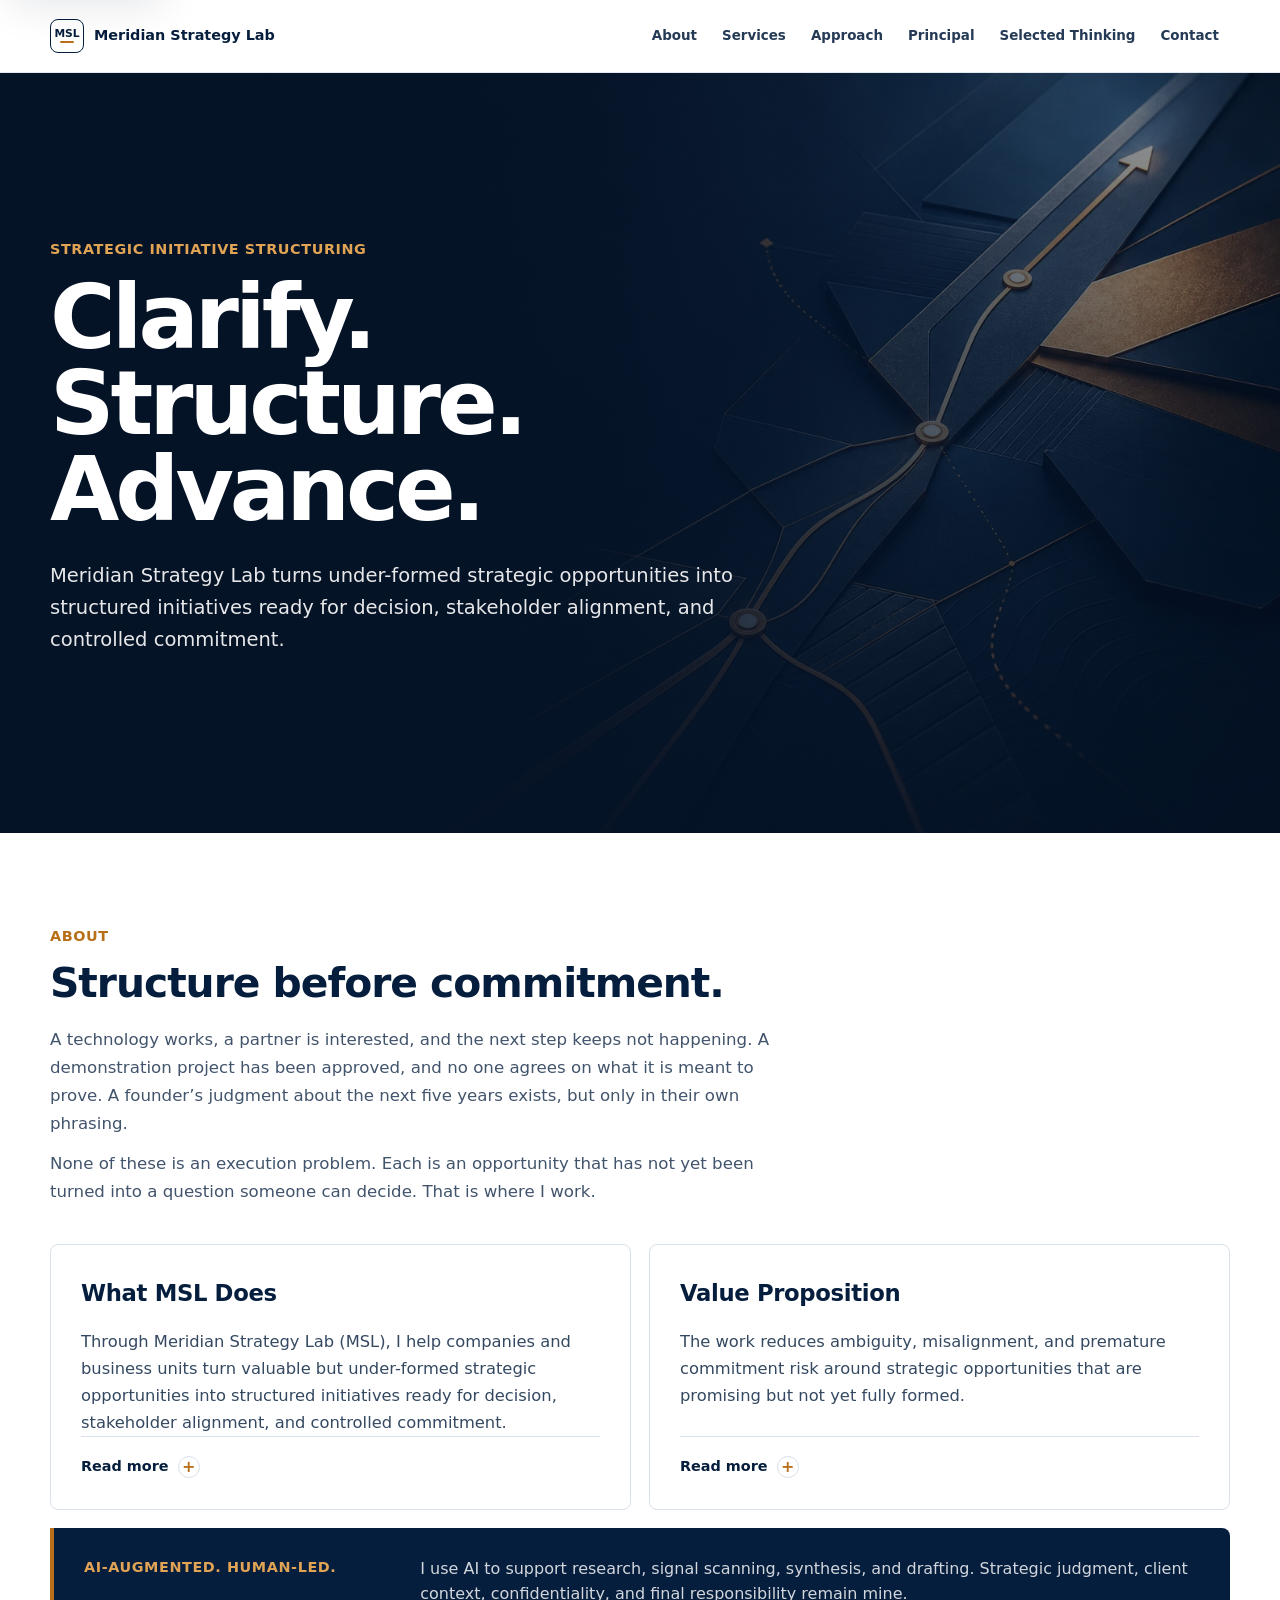
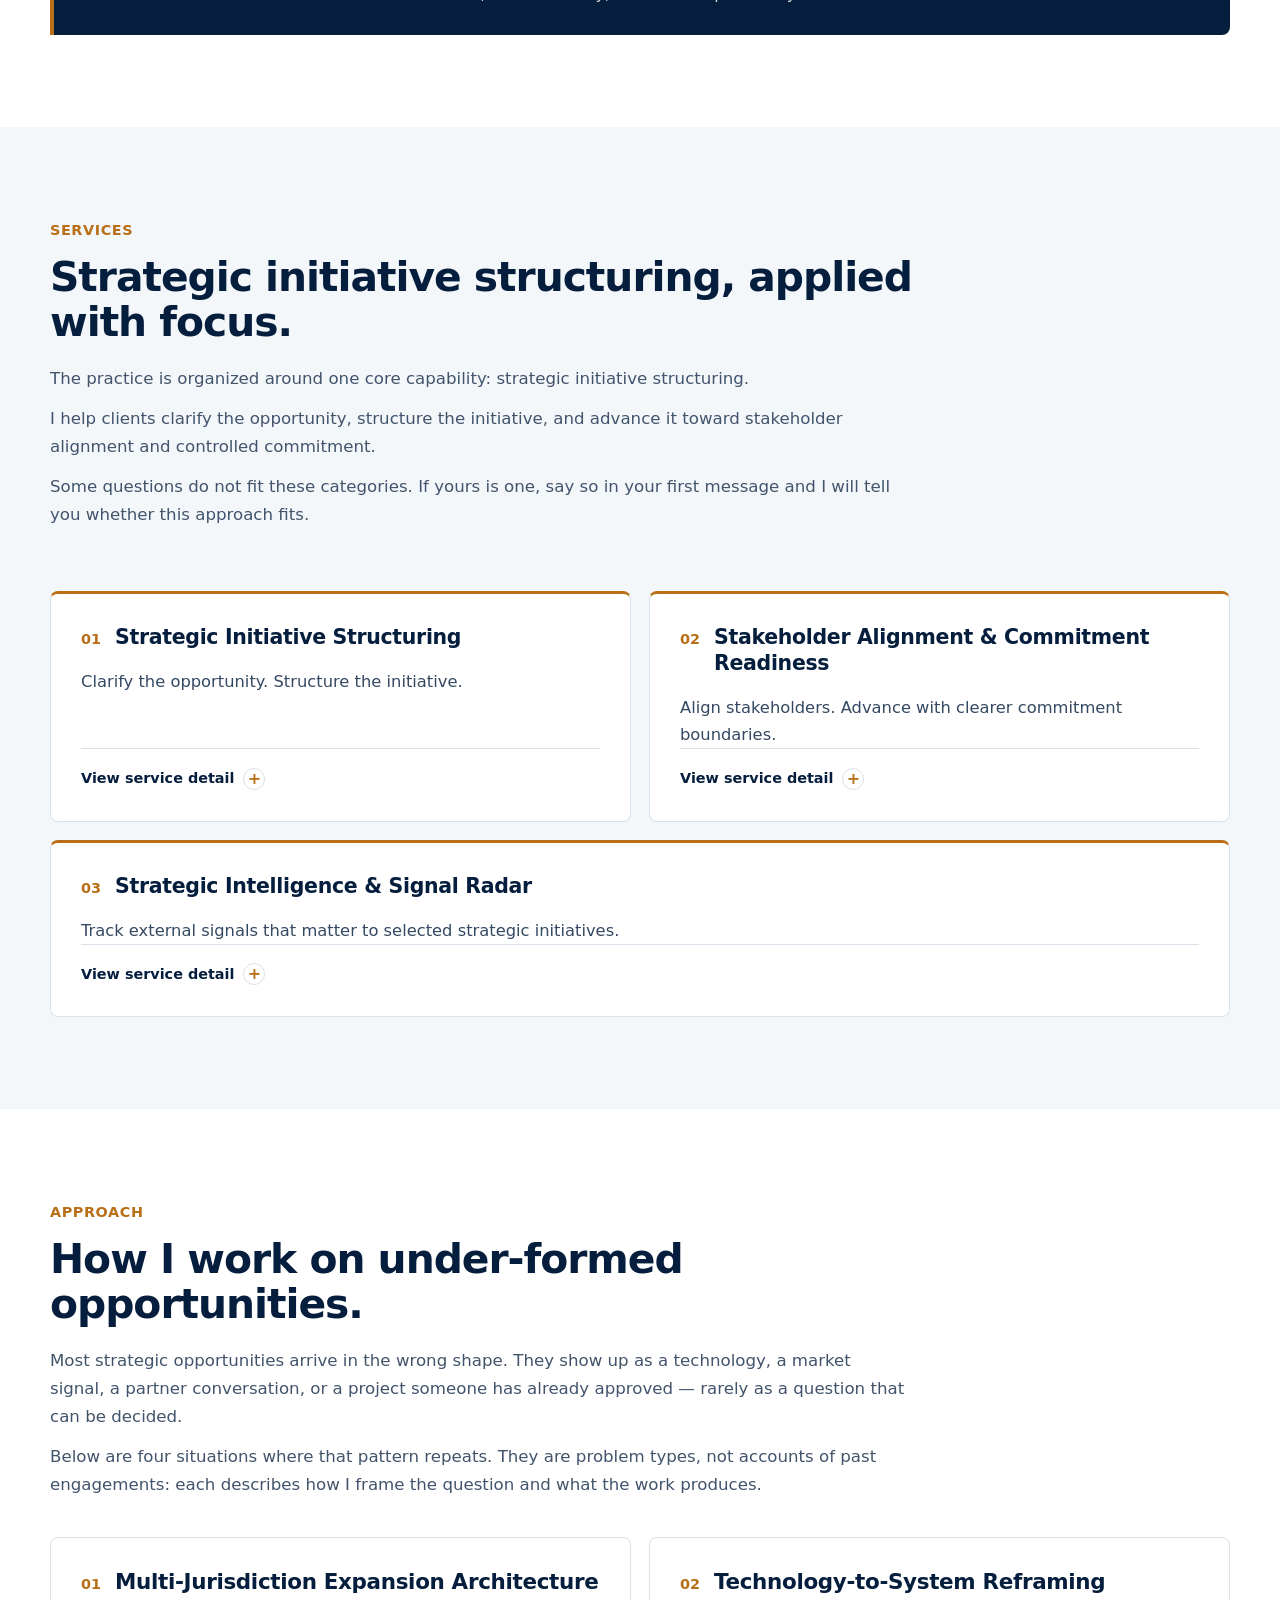
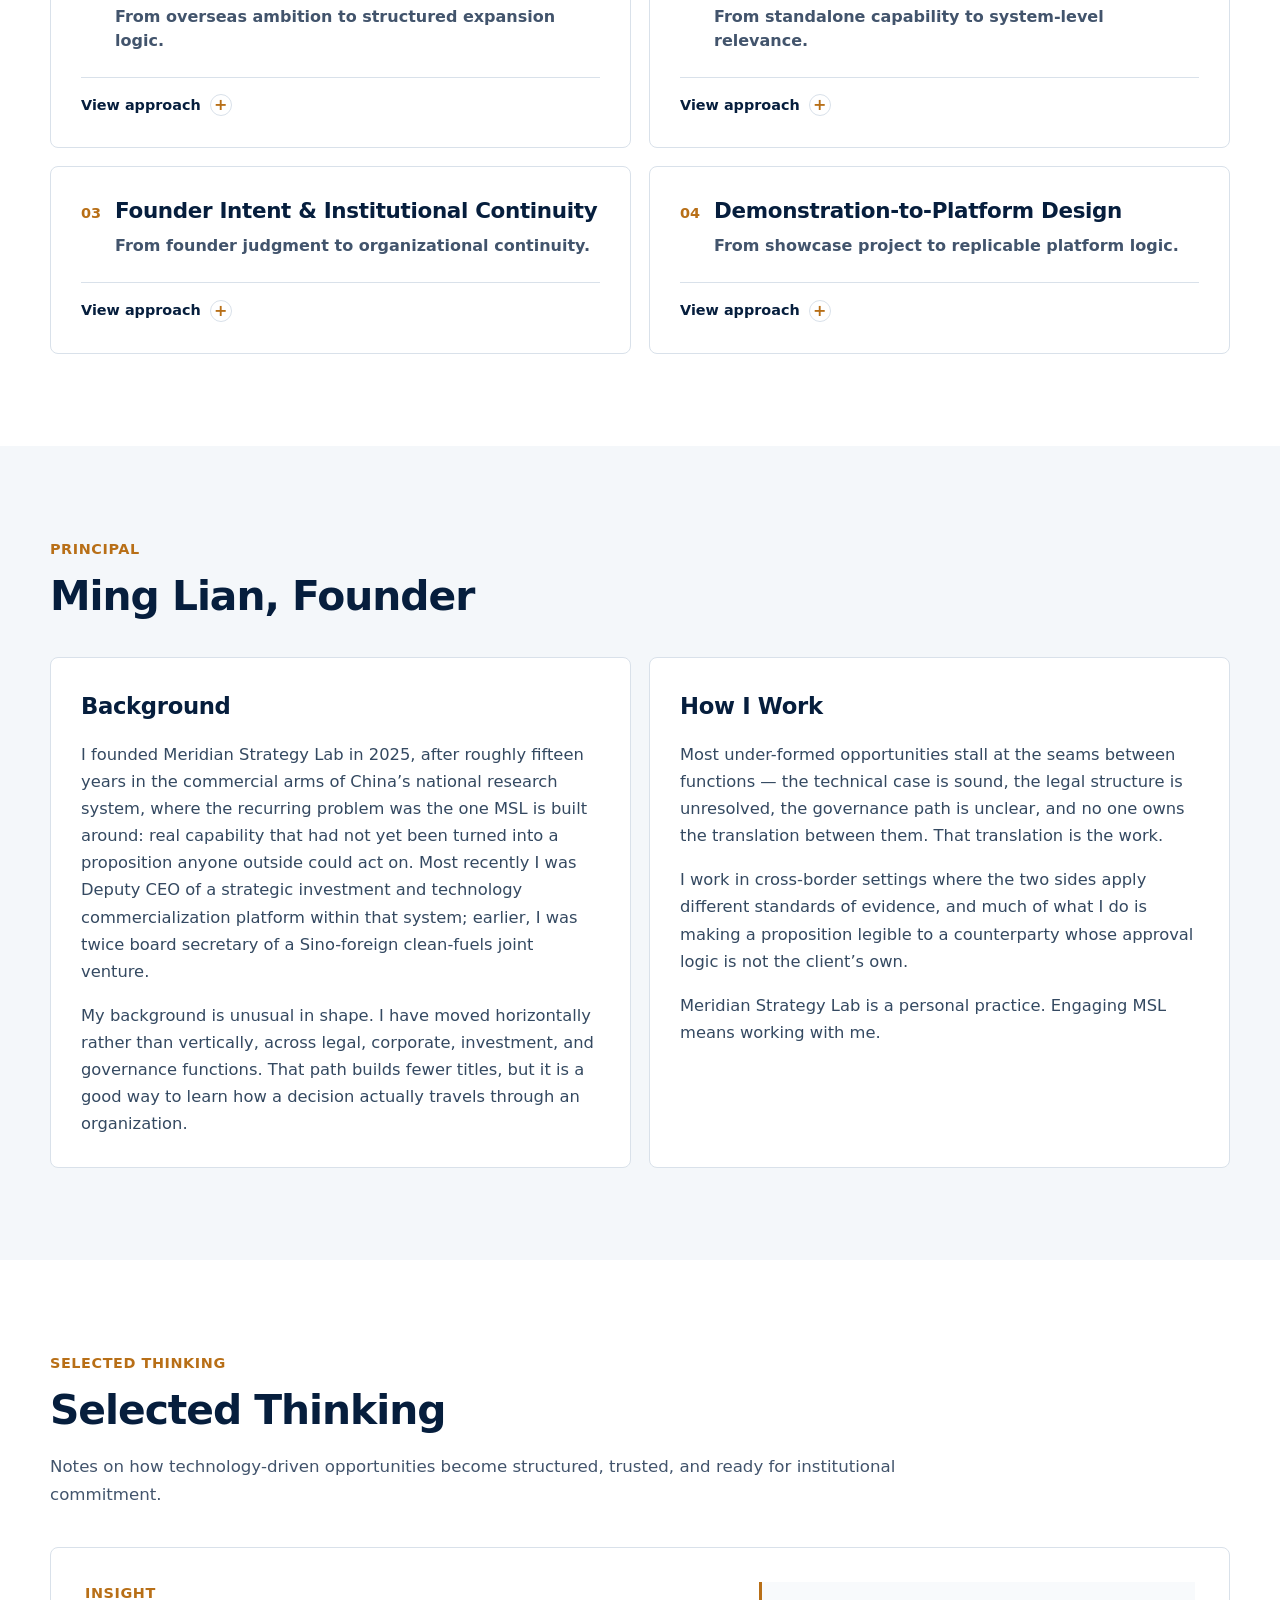
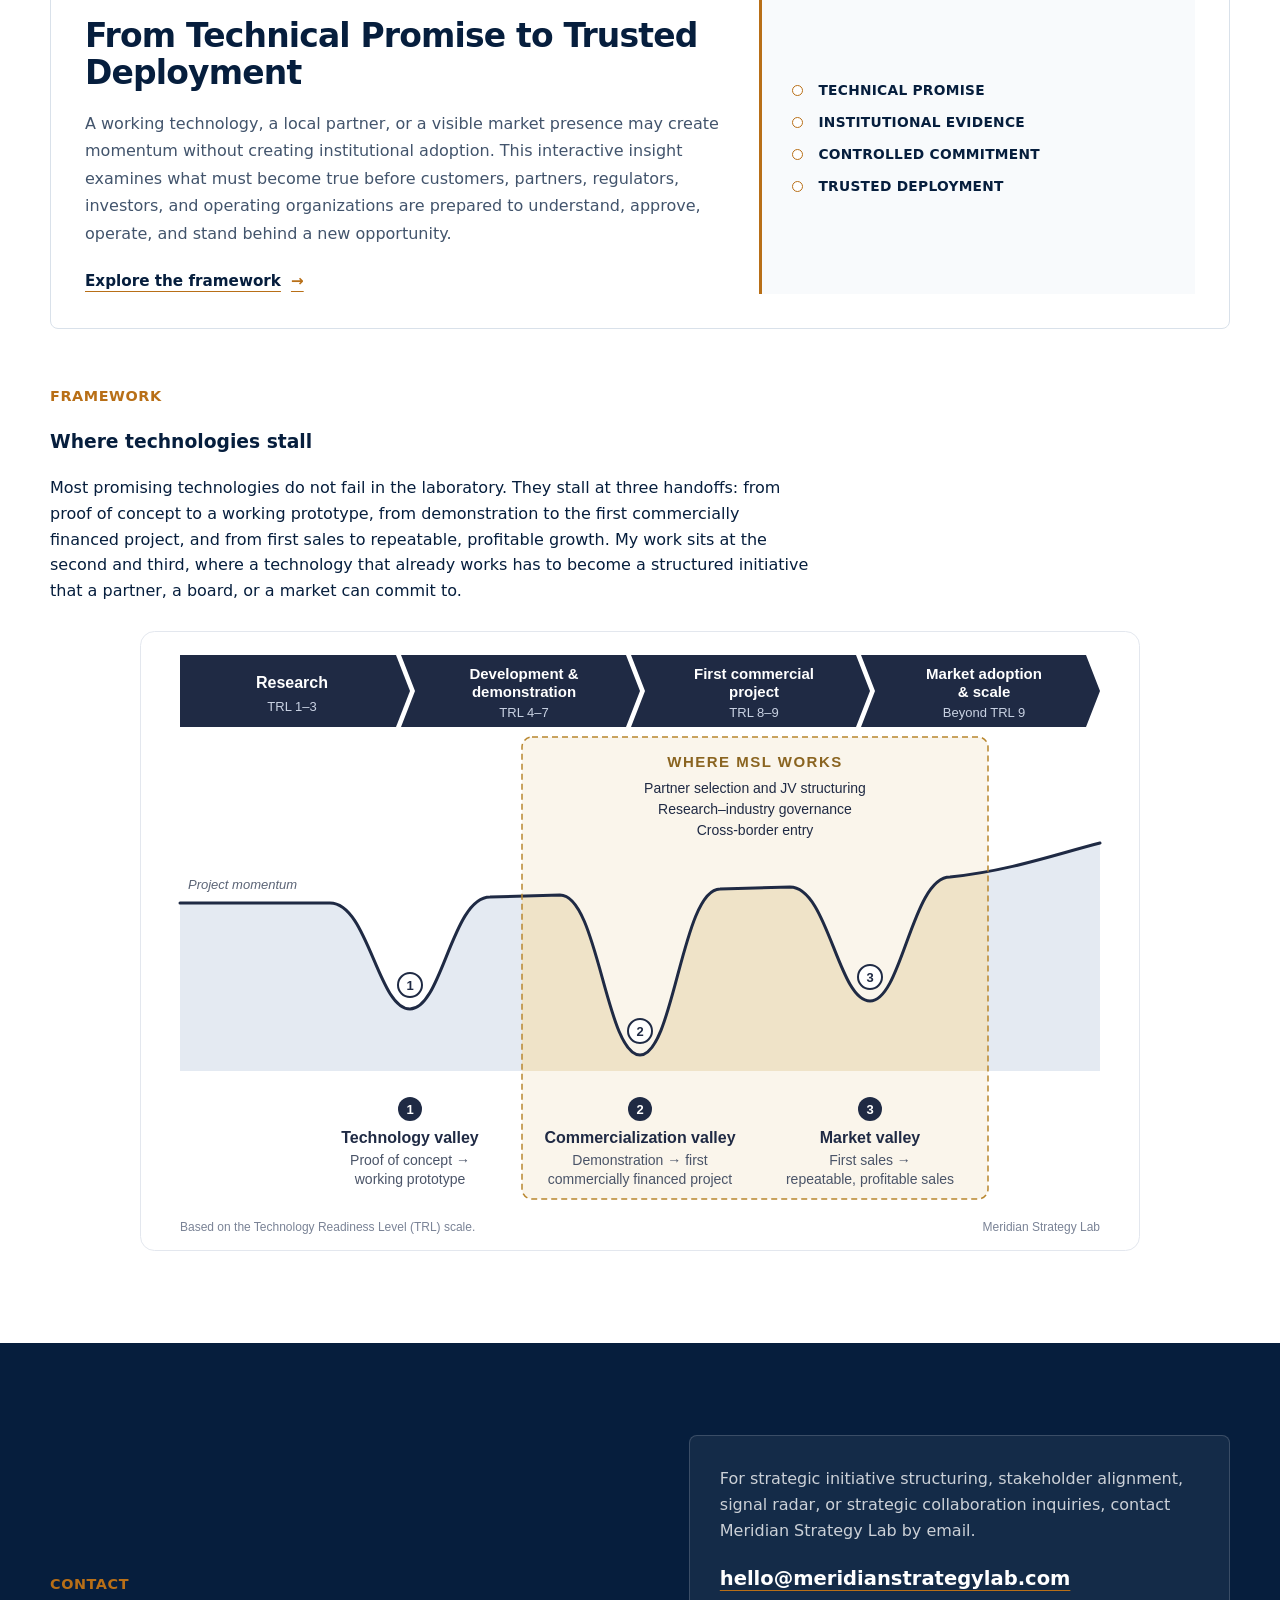
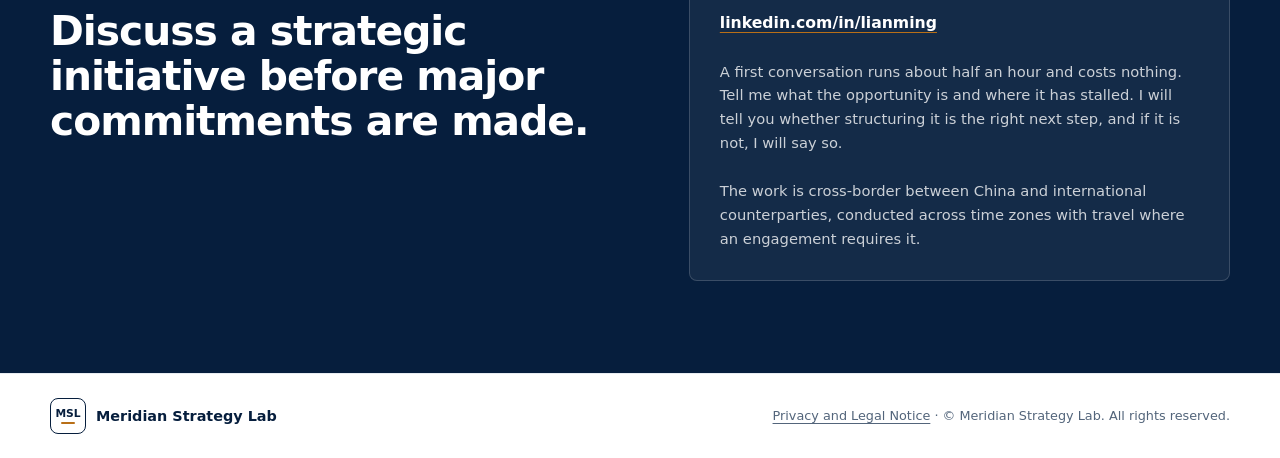
==== commit 2549d674: "Add files via upload" ====
--- a/index.html
+++ b/index.html
@@ -405,34 +405,6 @@
               </details>
             </article>
           </div>
-
-          <!-- Where technologies stall: valleys graphic (added Oct 2026) -->
-          <div class="section-heading wide-heading" id="valleys" style="margin-top: 72px;">
-            <p class="section-kicker">Where Technologies Stall</p>
-            <h2>Most promising technologies do not fail in the laboratory.</h2>
-            <div class="section-intro">
-              <p>
-                They stall at three handoffs: from proof of concept to a working prototype, from demonstration to
-                the first commercially financed project, and from first sales to repeatable, profitable growth. Each
-                handoff usually moves a technology between organizations with different risk tolerances, timelines,
-                and governance — and, across borders, different rules.
-              </p>
-              <p>
-                My work sits at the second and third, where a technology that already works has to become a
-                structured initiative that a partner, a board, or a market can commit to.
-              </p>
-            </div>
-          </div>
-          <figure style="margin: 32px 0 0;">
-            <img
-              src="msl-valleys.svg"
-              alt="Four stages of technology development, from research to market adoption, with three valleys where momentum drops: the technology, commercialization, and market valleys. Meridian Strategy Lab works across the commercialization and market valleys."
-              width="1000"
-              height="620"
-              loading="lazy"
-              style="display: block; width: 100%; max-width: 1000px; height: auto; margin: 0 auto;"
-            >
-          </figure>
         </div>
       </section>
 
@@ -522,6 +494,29 @@
               <span>Trusted deployment</span>
             </div>
           </article>
+
+          <!-- Framework: where technologies stall (added Oct 2026) -->
+          <div class="thinking-framework" id="valleys" style="margin-top: 56px;">
+            <p class="section-kicker">Framework</p>
+            <h3>Where technologies stall</h3>
+            <p style="max-width: 760px;">
+              Most promising technologies do not fail in the laboratory. They stall at three handoffs: from proof of
+              concept to a working prototype, from demonstration to the first commercially financed project, and from
+              first sales to repeatable, profitable growth. My work sits at the second and third, where a technology
+              that already works has to become a structured initiative that a partner, a board, or a market can commit
+              to.
+            </p>
+            <figure style="margin: 28px 0 0;">
+              <img
+                src="msl-valleys.svg"
+                alt="Four stages of technology development, from research to market adoption, with three valleys where momentum drops: the technology, commercialization, and market valleys. Meridian Strategy Lab works across the commercialization and market valleys."
+                width="1000"
+                height="620"
+                loading="lazy"
+                style="display: block; width: 100%; max-width: 1000px; height: auto; margin: 0 auto;"
+              >
+            </figure>
+          </div>
         </div>
       </section>
 
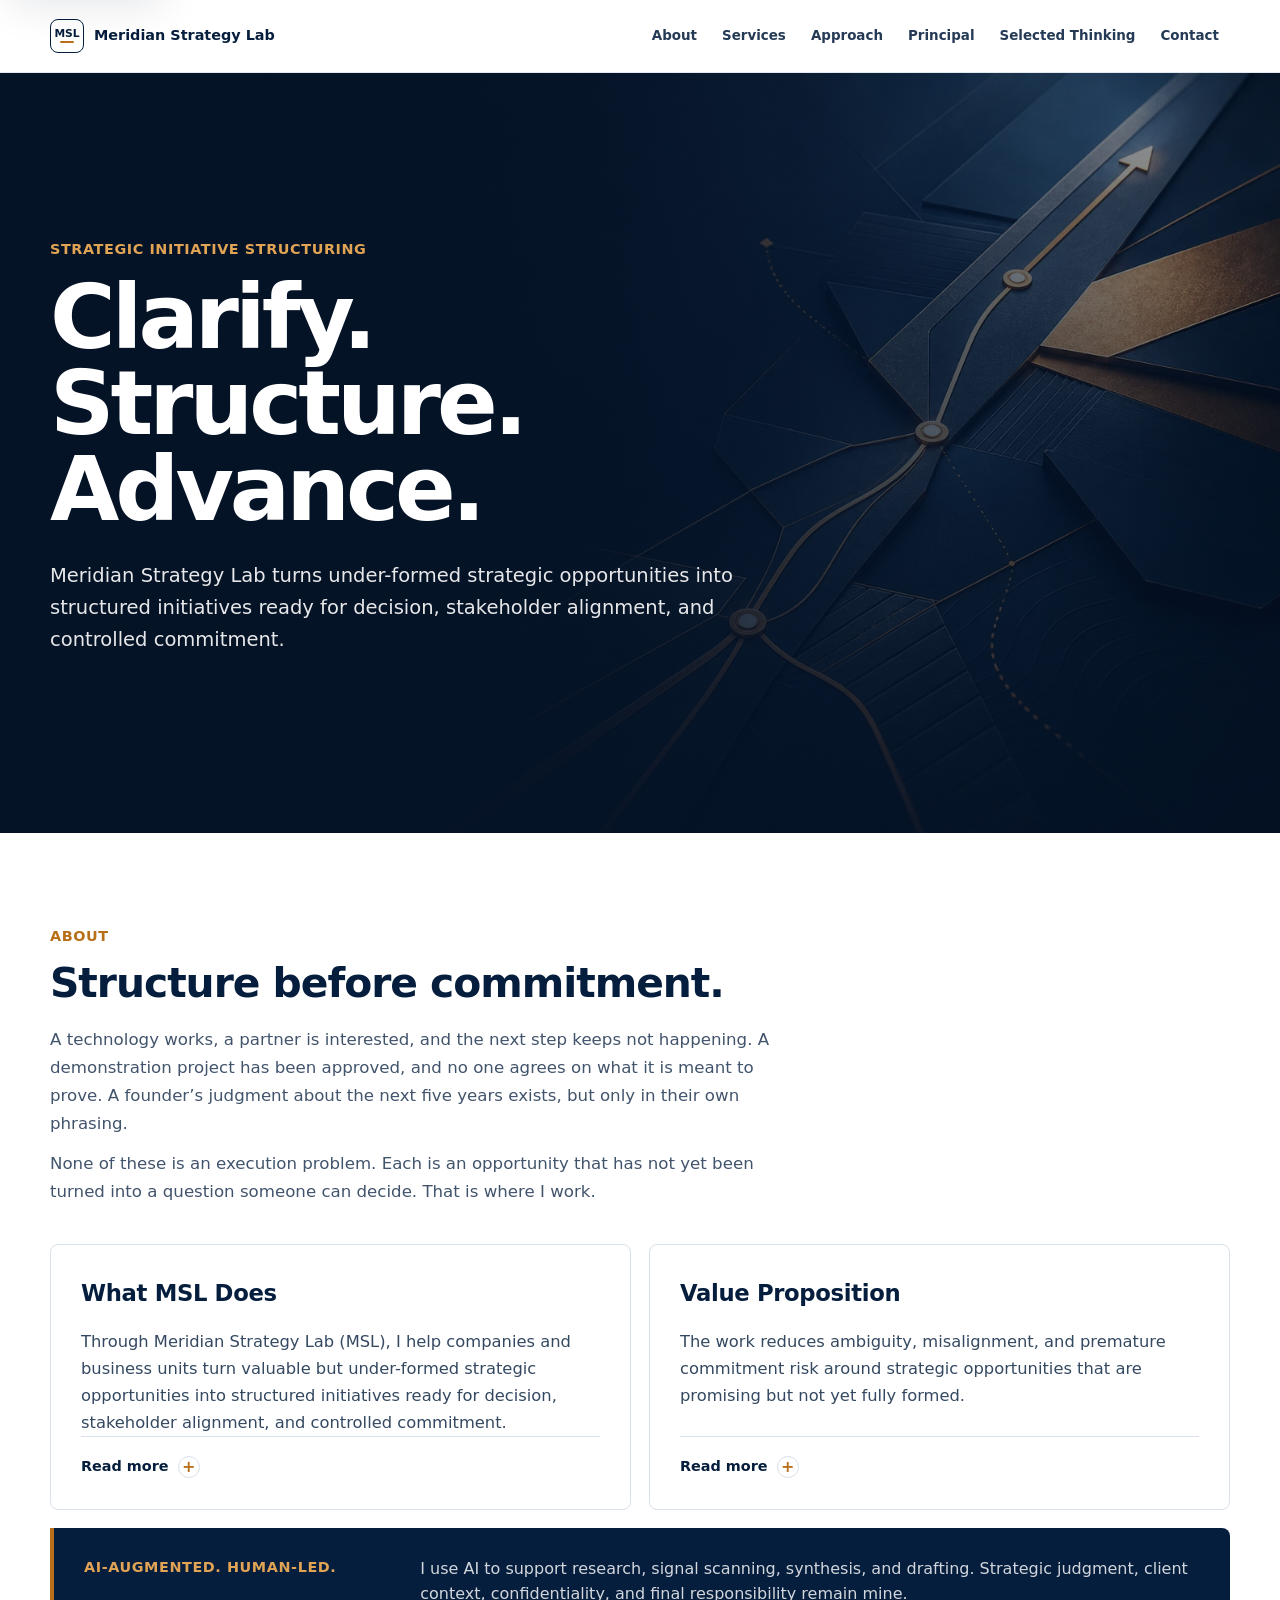
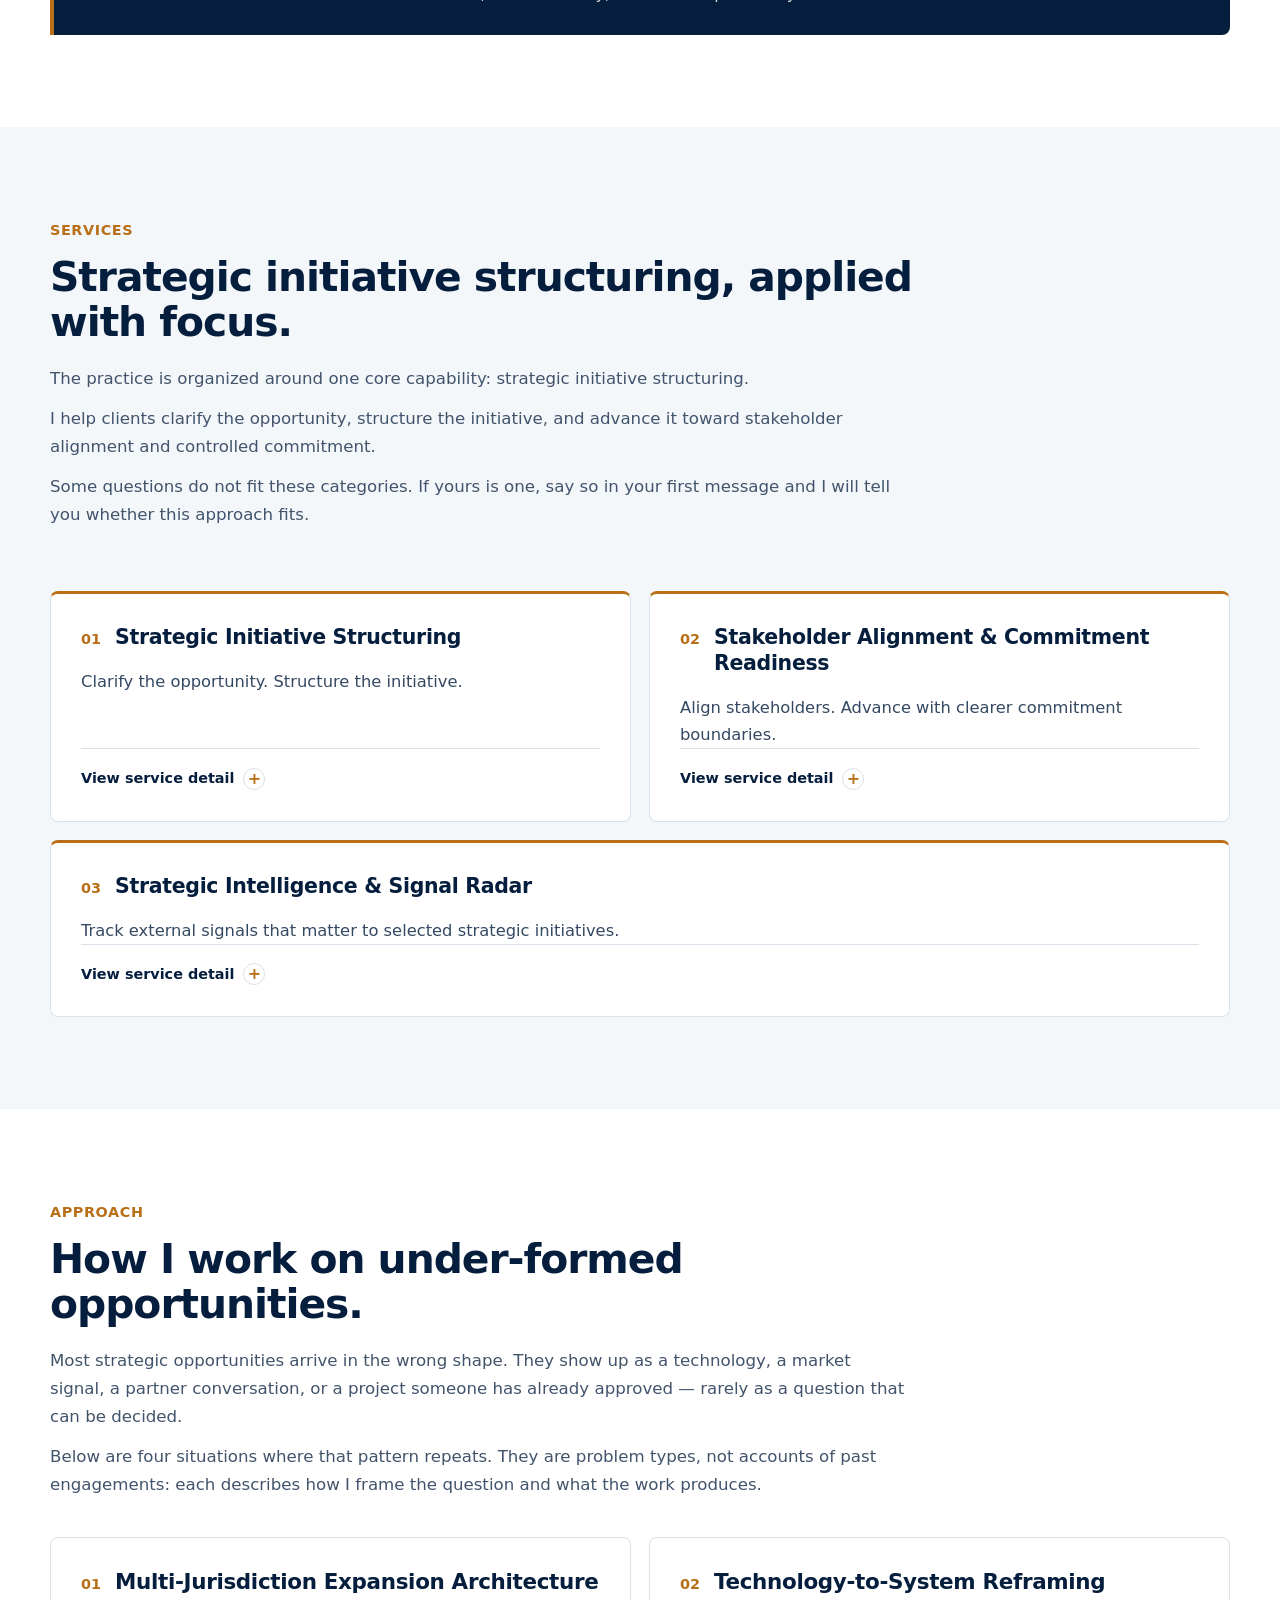
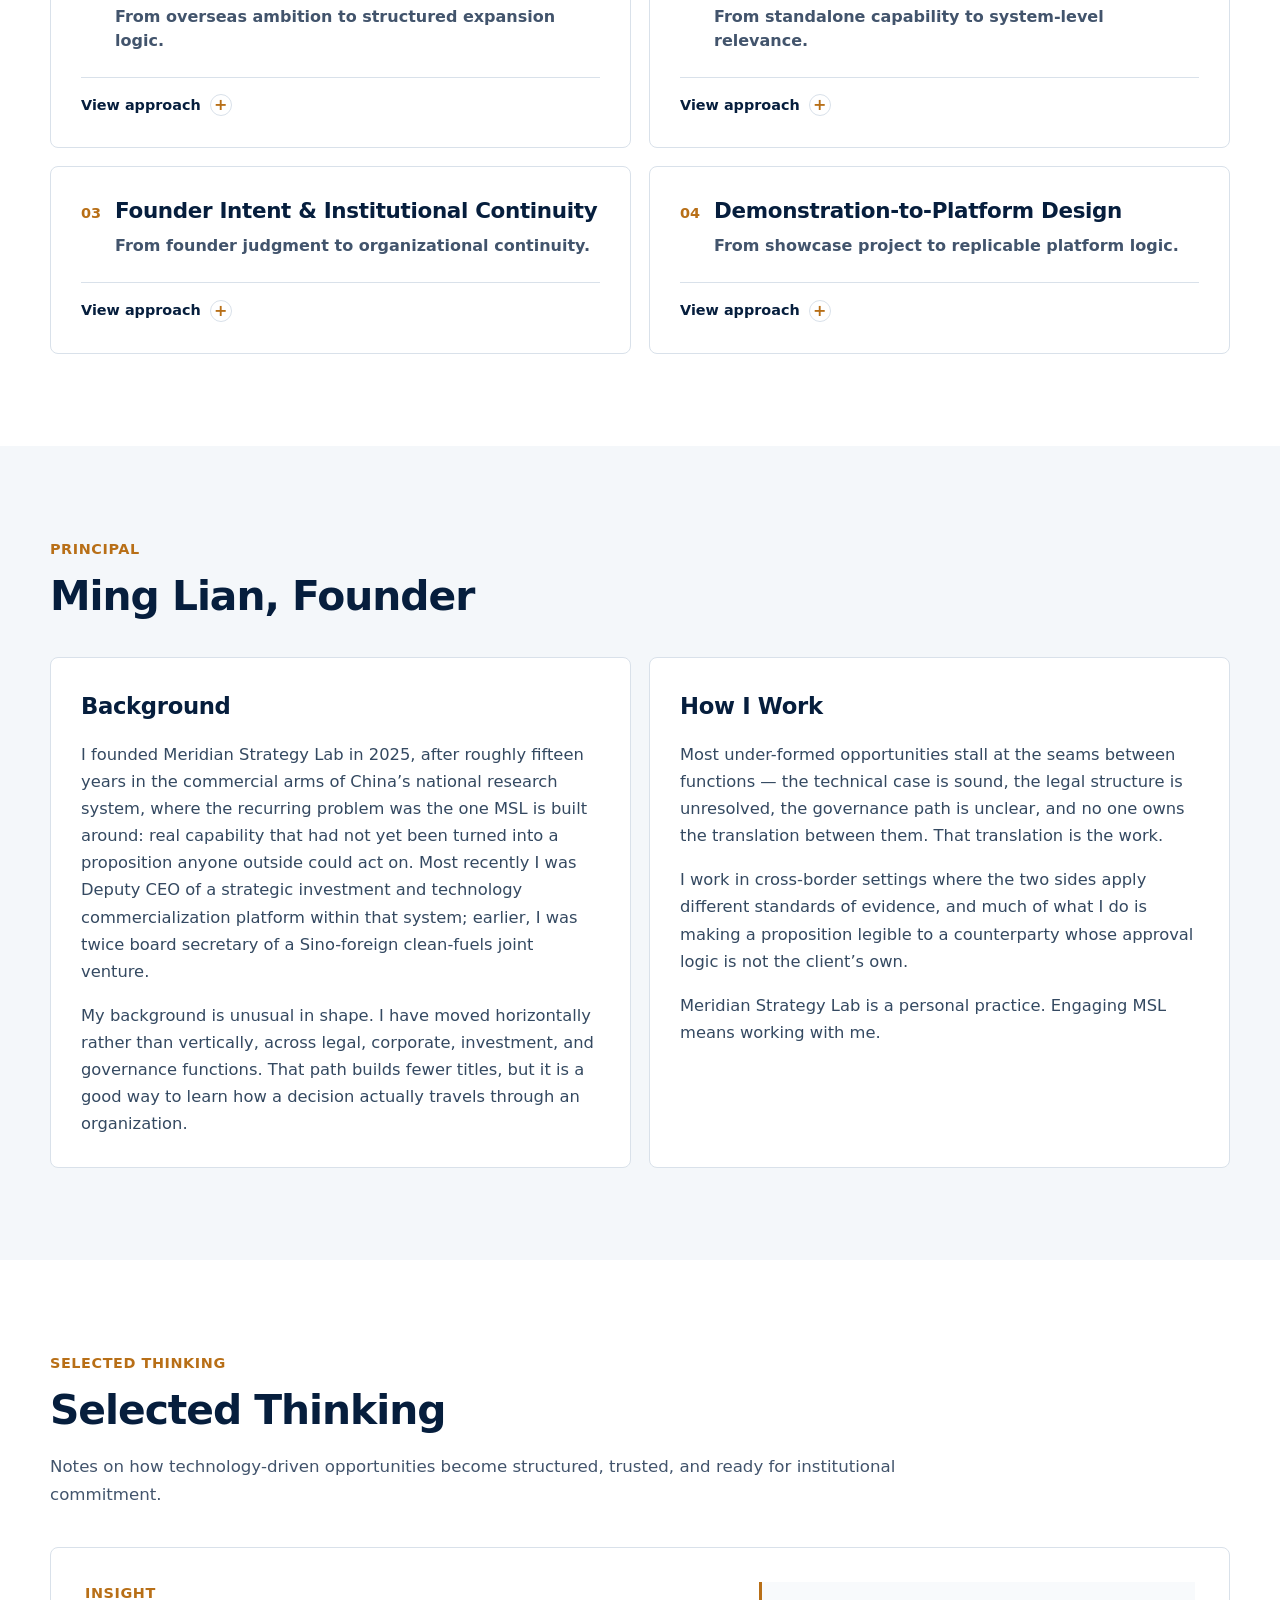
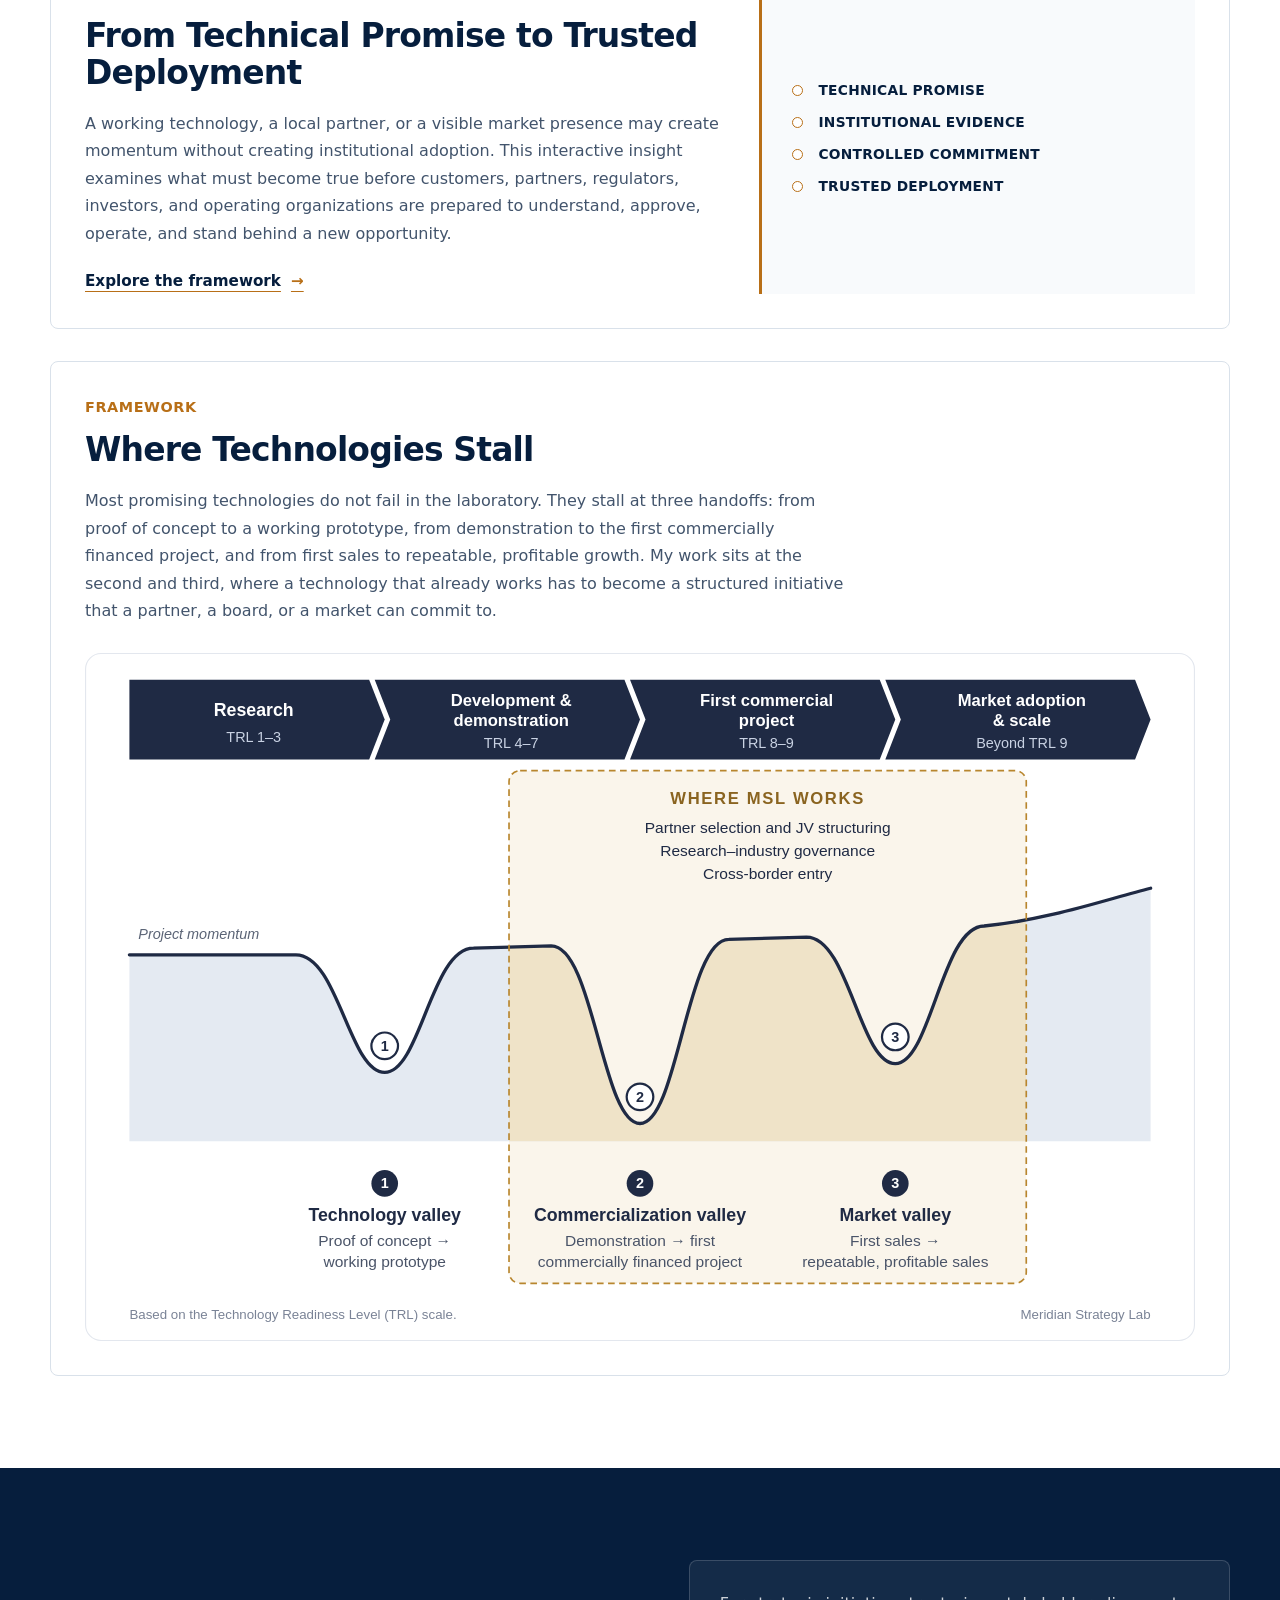
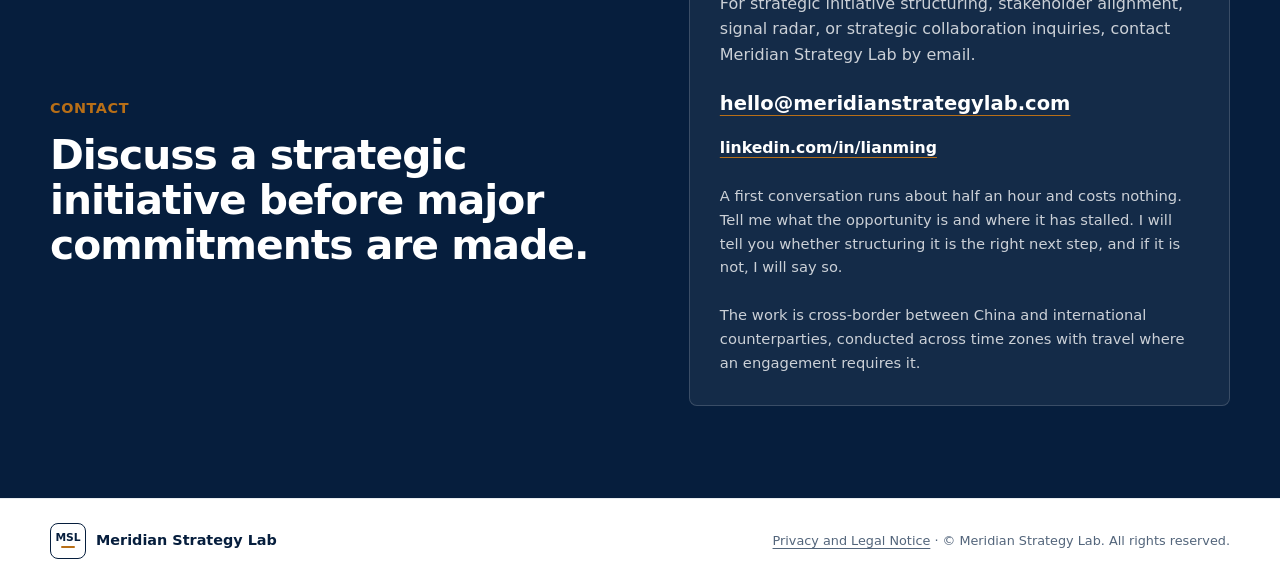
==== commit 247b1a4a: "Add files via upload" ====
--- a/index.html
+++ b/index.html
@@ -496,16 +496,18 @@
           </article>
 
           <!-- Framework: where technologies stall (added Oct 2026) -->
-          <div class="thinking-framework" id="valleys" style="margin-top: 56px;">
-            <p class="section-kicker">Framework</p>
-            <h3>Where technologies stall</h3>
-            <p style="max-width: 760px;">
-              Most promising technologies do not fail in the laboratory. They stall at three handoffs: from proof of
-              concept to a working prototype, from demonstration to the first commercially financed project, and from
-              first sales to repeatable, profitable growth. My work sits at the second and third, where a technology
-              that already works has to become a structured initiative that a partner, a board, or a market can commit
-              to.
-            </p>
+          <article class="thinking-card" id="valleys" style="display: block; margin-top: 32px;">
+            <div class="thinking-card-content">
+              <p class="section-kicker">Framework</p>
+              <h3>Where Technologies Stall</h3>
+              <p style="max-width: 760px;">
+                Most promising technologies do not fail in the laboratory. They stall at three handoffs: from proof of
+                concept to a working prototype, from demonstration to the first commercially financed project, and from
+                first sales to repeatable, profitable growth. My work sits at the second and third, where a technology
+                that already works has to become a structured initiative that a partner, a board, or a market can
+                commit to.
+              </p>
+            </div>
             <figure style="margin: 28px 0 0;">
               <img
                 src="msl-valleys.svg"
@@ -513,10 +515,10 @@
                 width="1000"
                 height="620"
                 loading="lazy"
-                style="display: block; width: 100%; max-width: 1000px; height: auto; margin: 0 auto;"
+                style="display: block; width: 100%; height: auto;"
               >
             </figure>
-          </div>
+          </article>
         </div>
       </section>
 
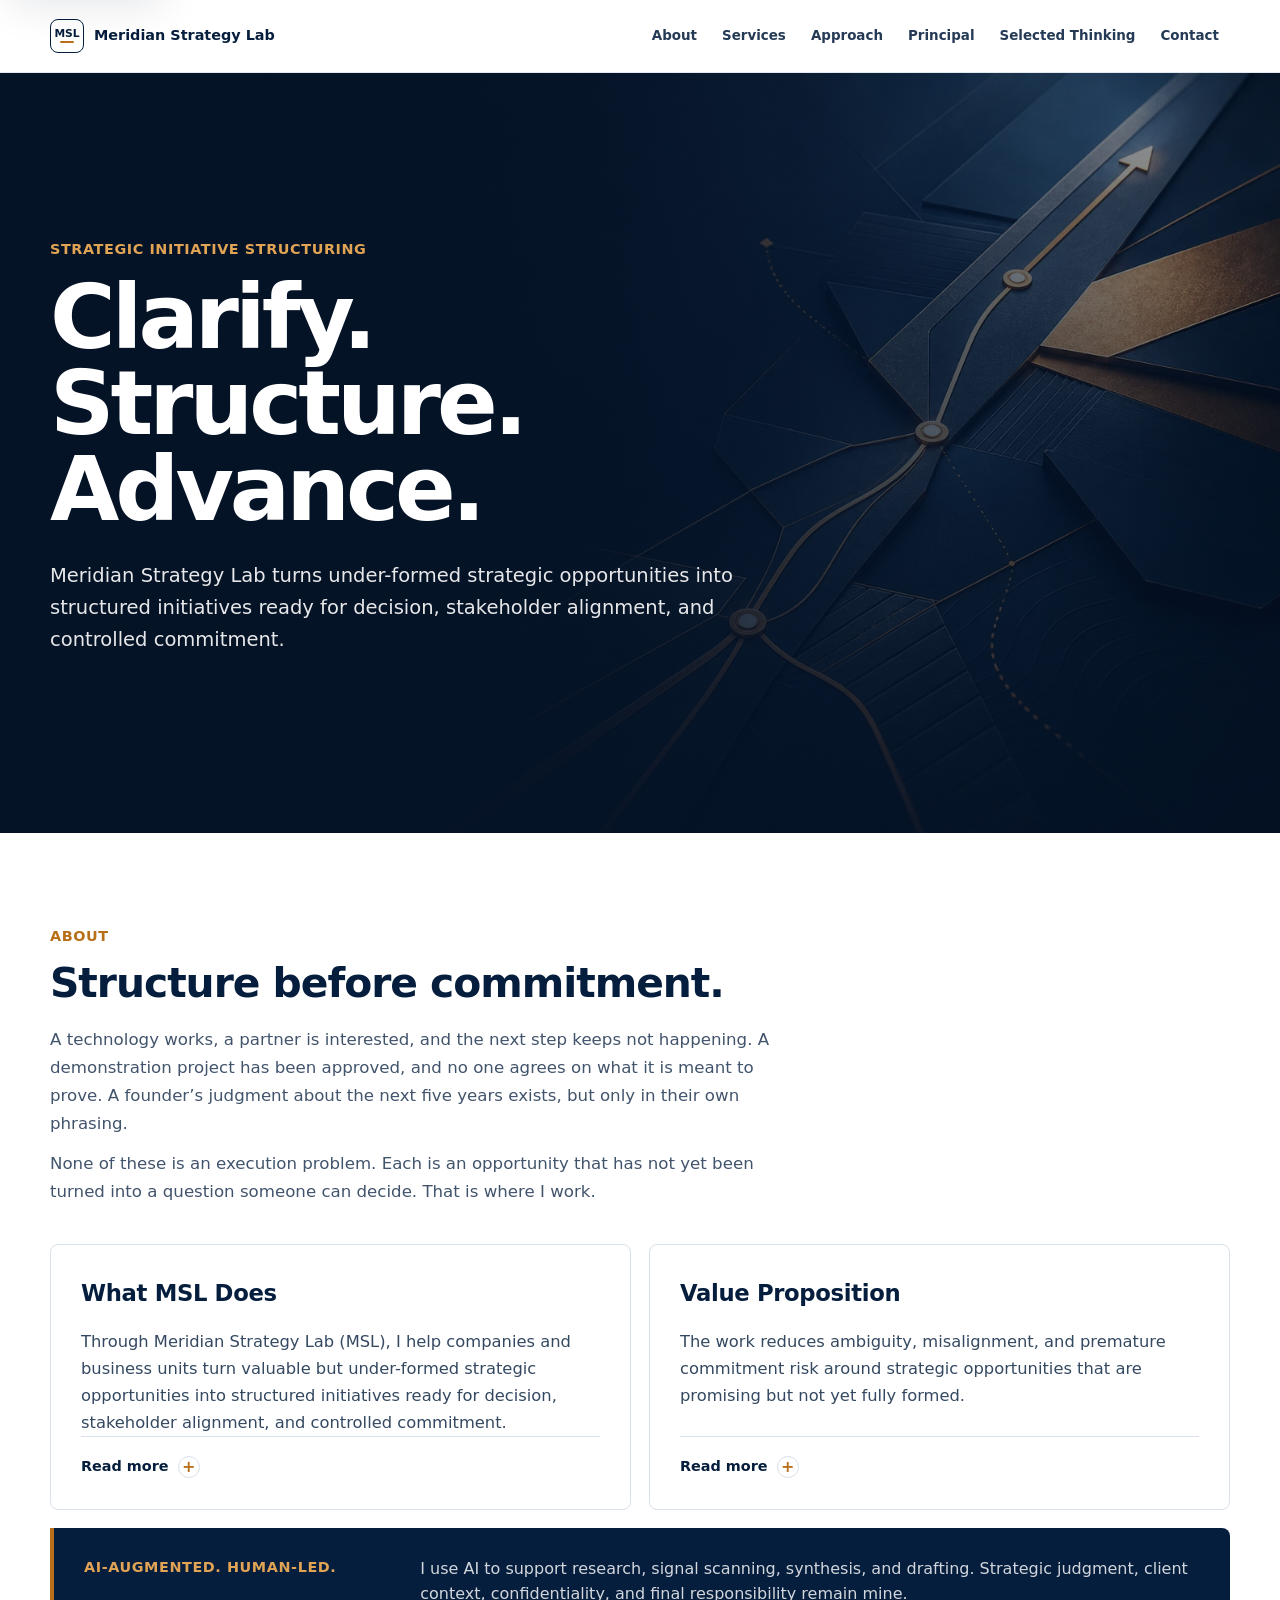
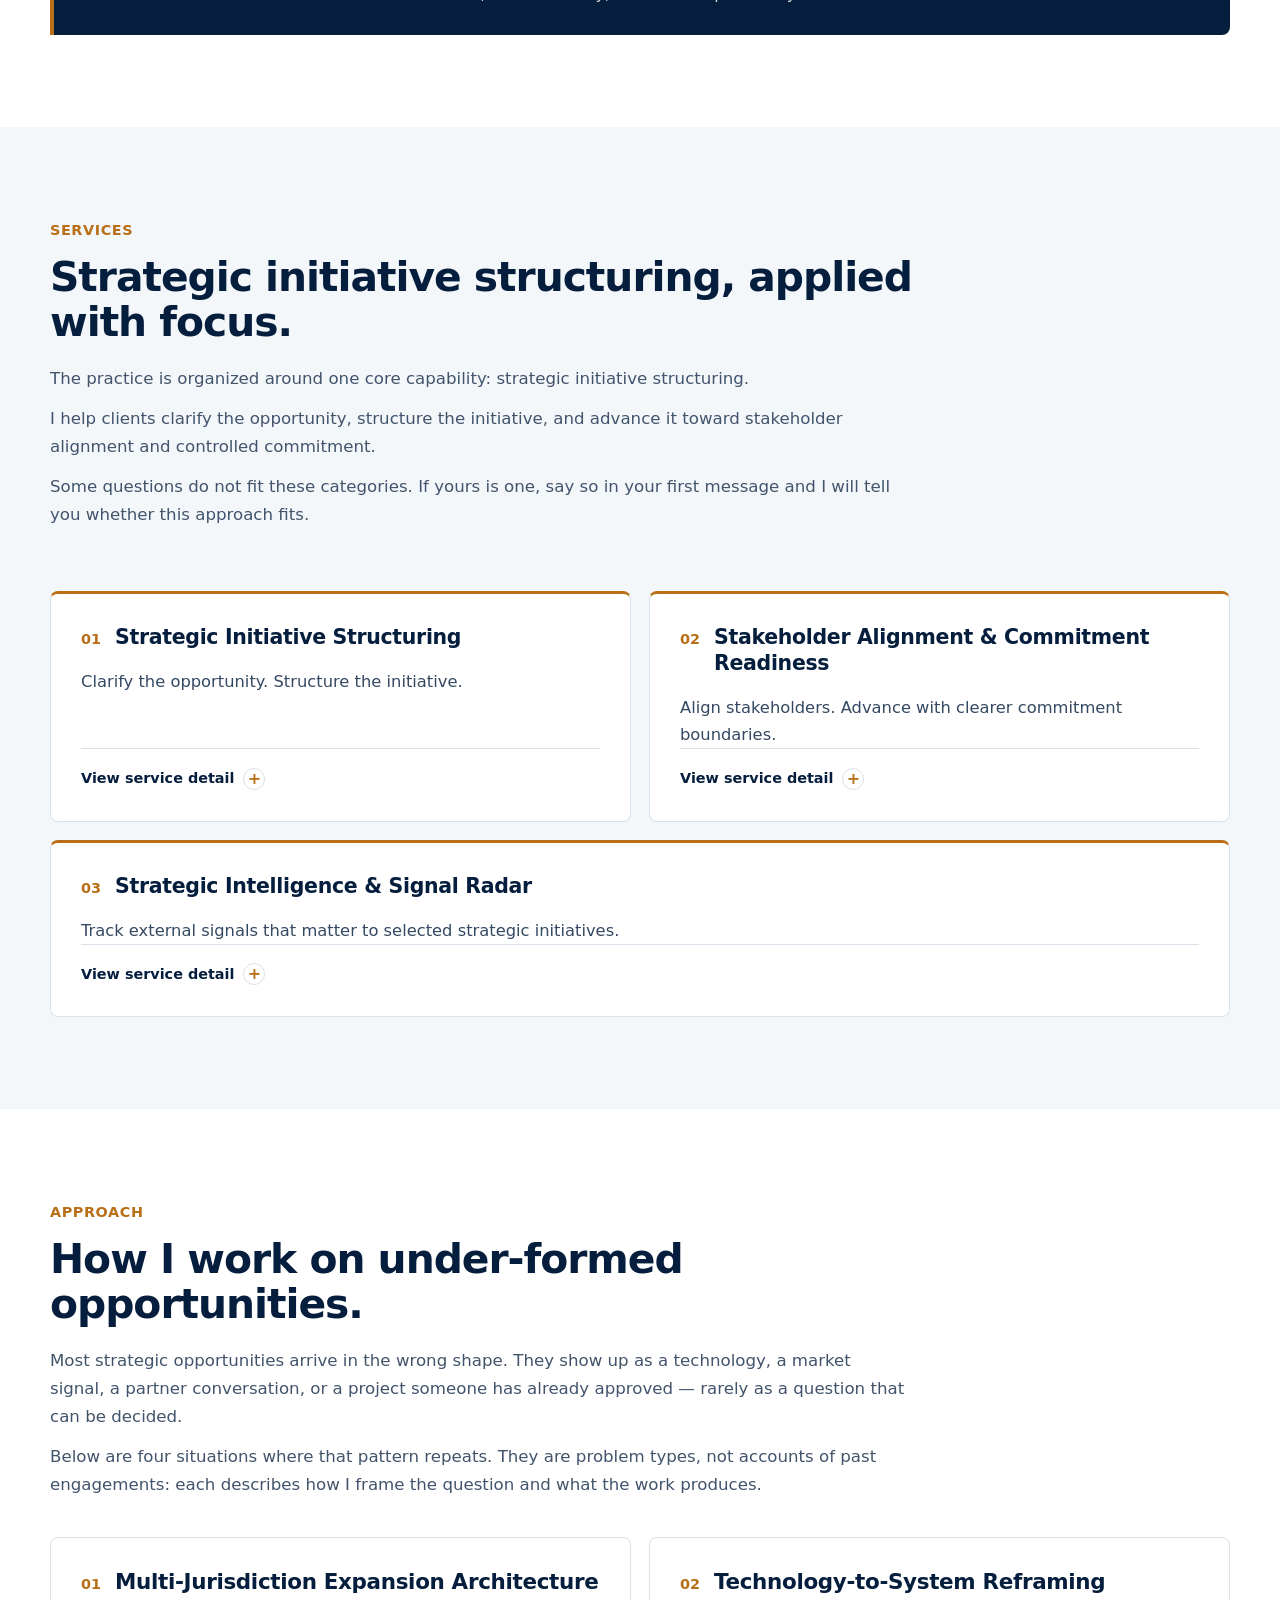
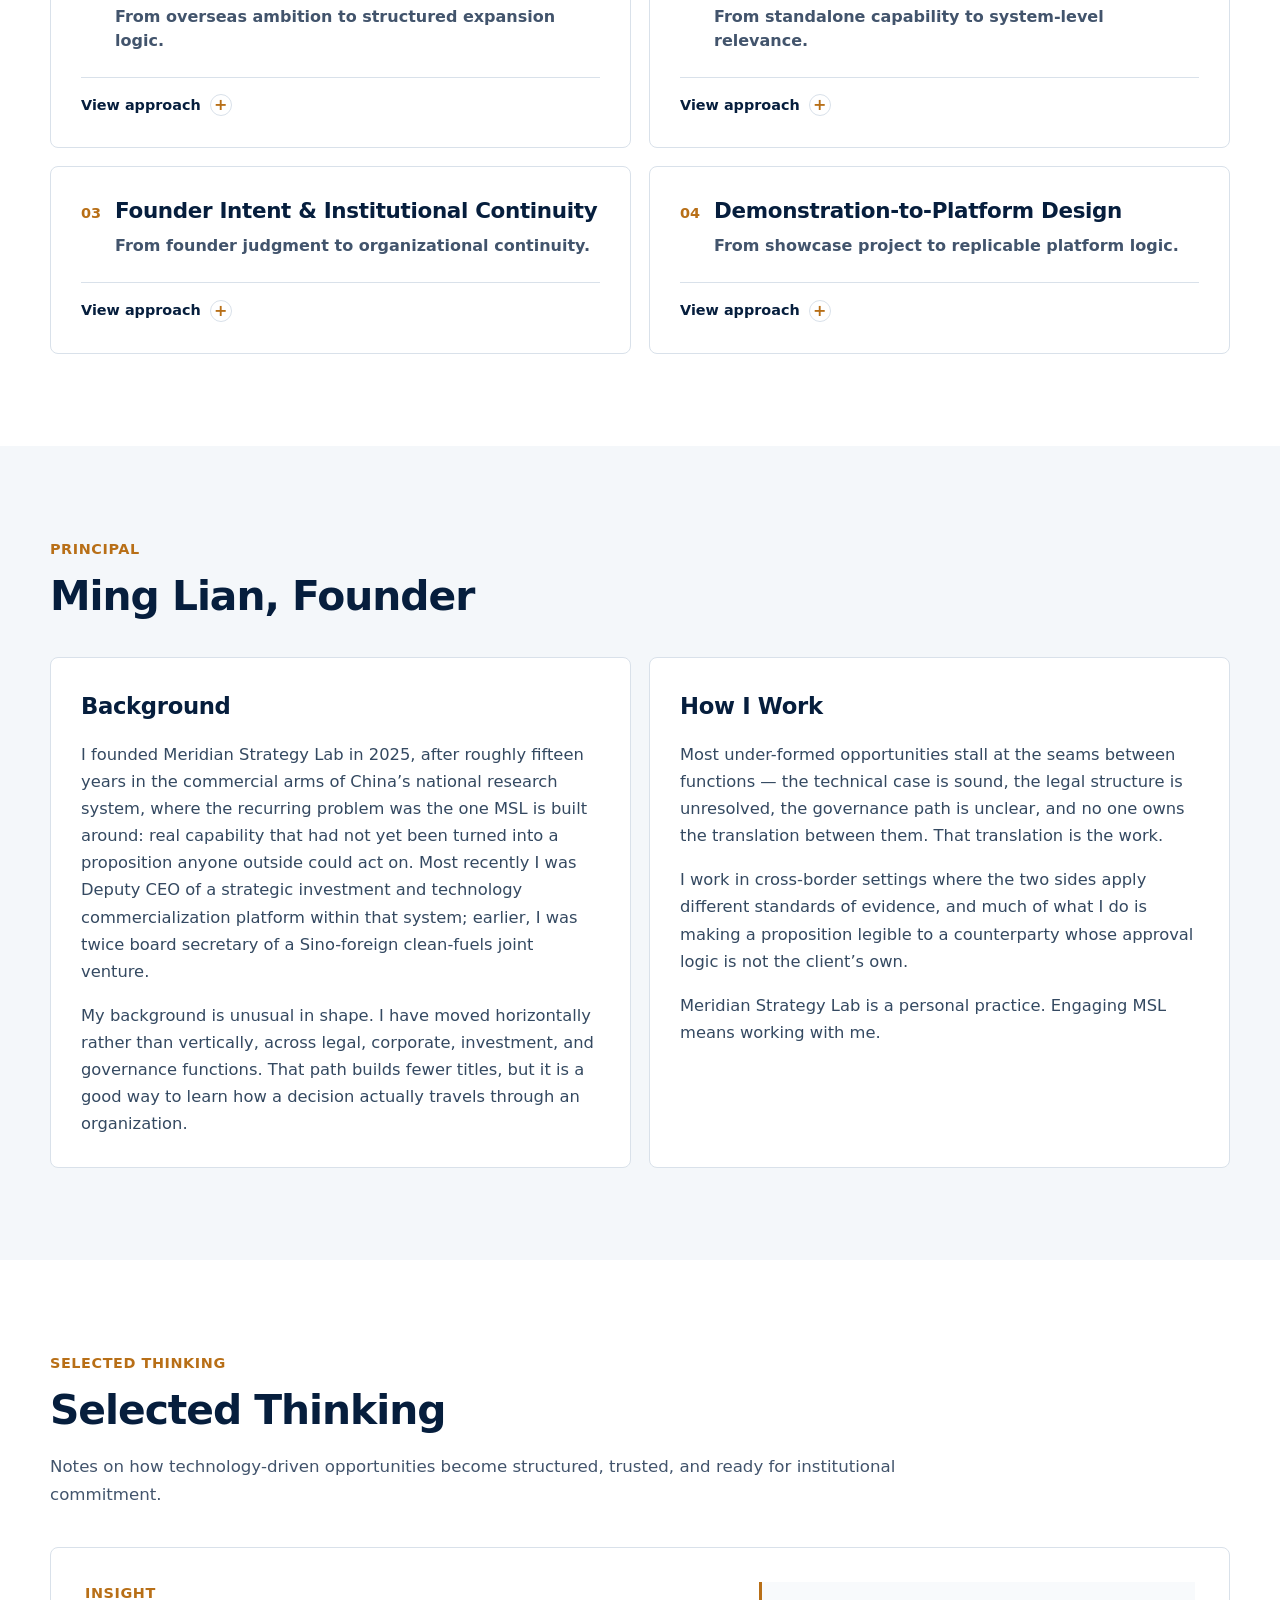
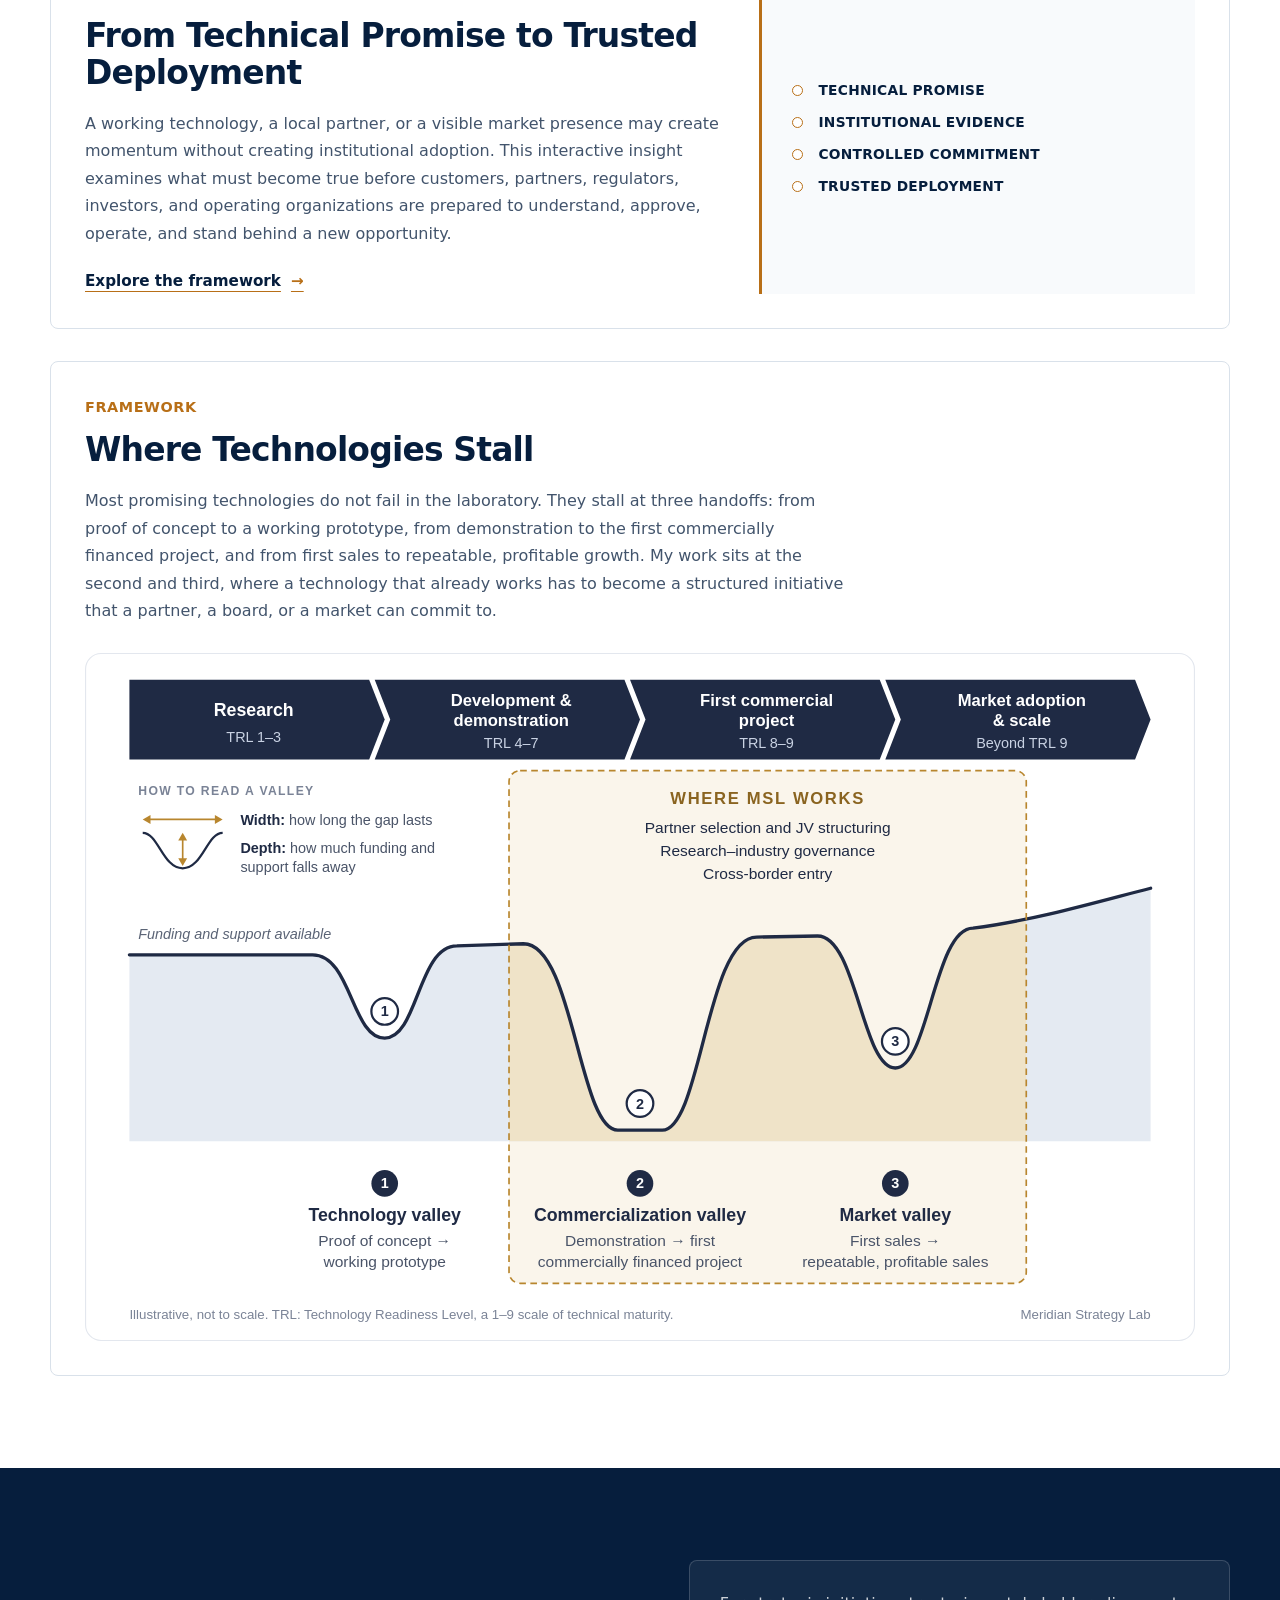
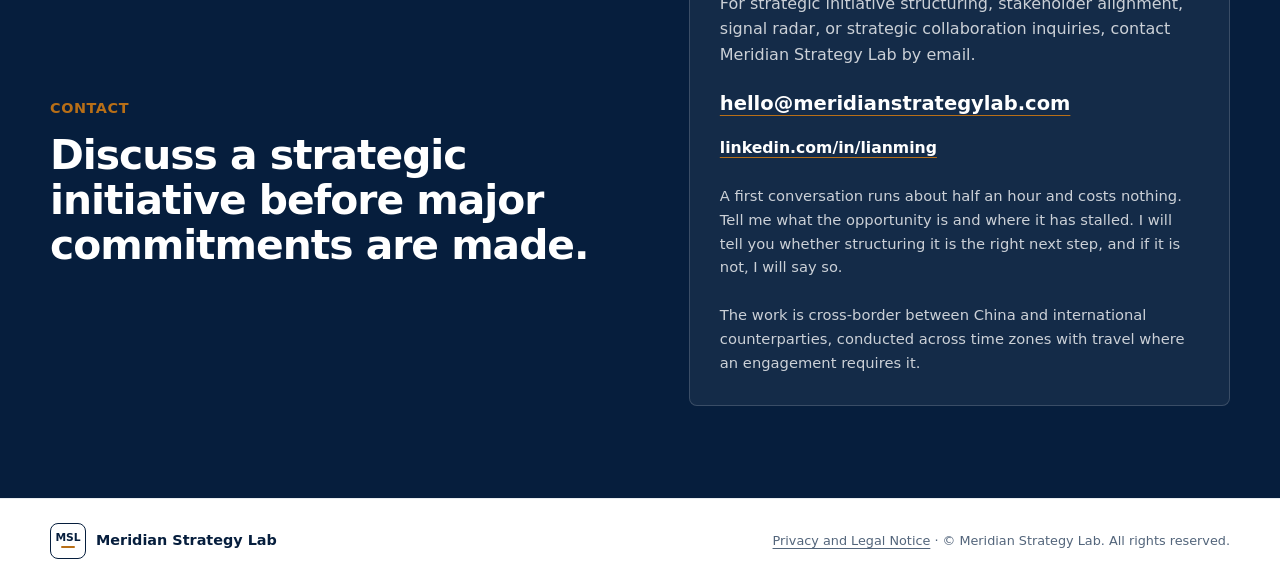
==== commit a9d2d027: "Add files via upload" ====
--- a/index.html
+++ b/index.html
@@ -510,8 +510,8 @@
             </div>
             <figure style="margin: 28px 0 0;">
               <img
-                src="msl-valleys.svg"
-                alt="Four stages of technology development, from research to market adoption, with three valleys where momentum drops: the technology, commercialization, and market valleys. Meridian Strategy Lab works across the commercialization and market valleys."
+                src="msl-valleys.svg?v=2"
+                alt="Illustrative diagram: four stages of technology development, from research to market adoption, with three valleys where funding and support drop away: the technology, commercialization, and market valleys. A valley's depth shows how much support falls away, and its width how long the gap lasts; the commercialization valley is deepest and widest. Meridian Strategy Lab works across the commercialization and market valleys."
                 width="1000"
                 height="620"
                 loading="lazy"
